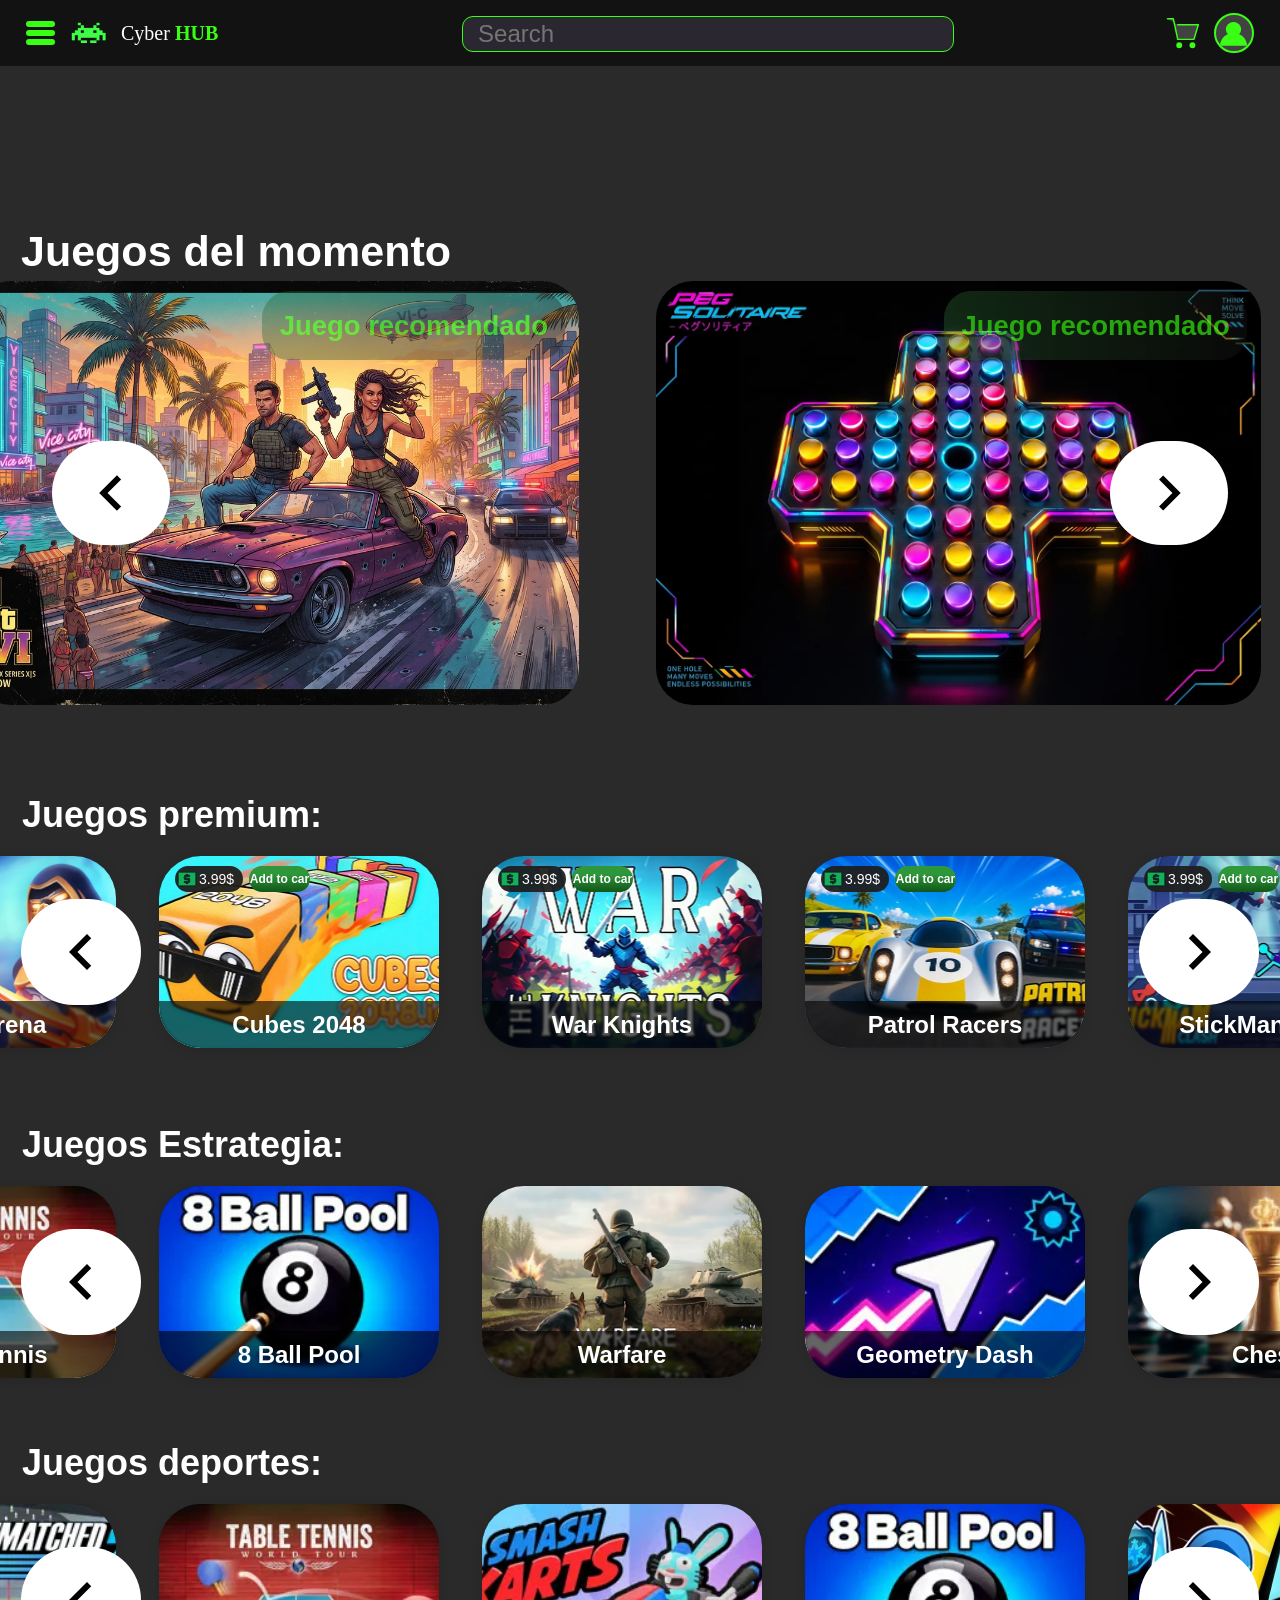
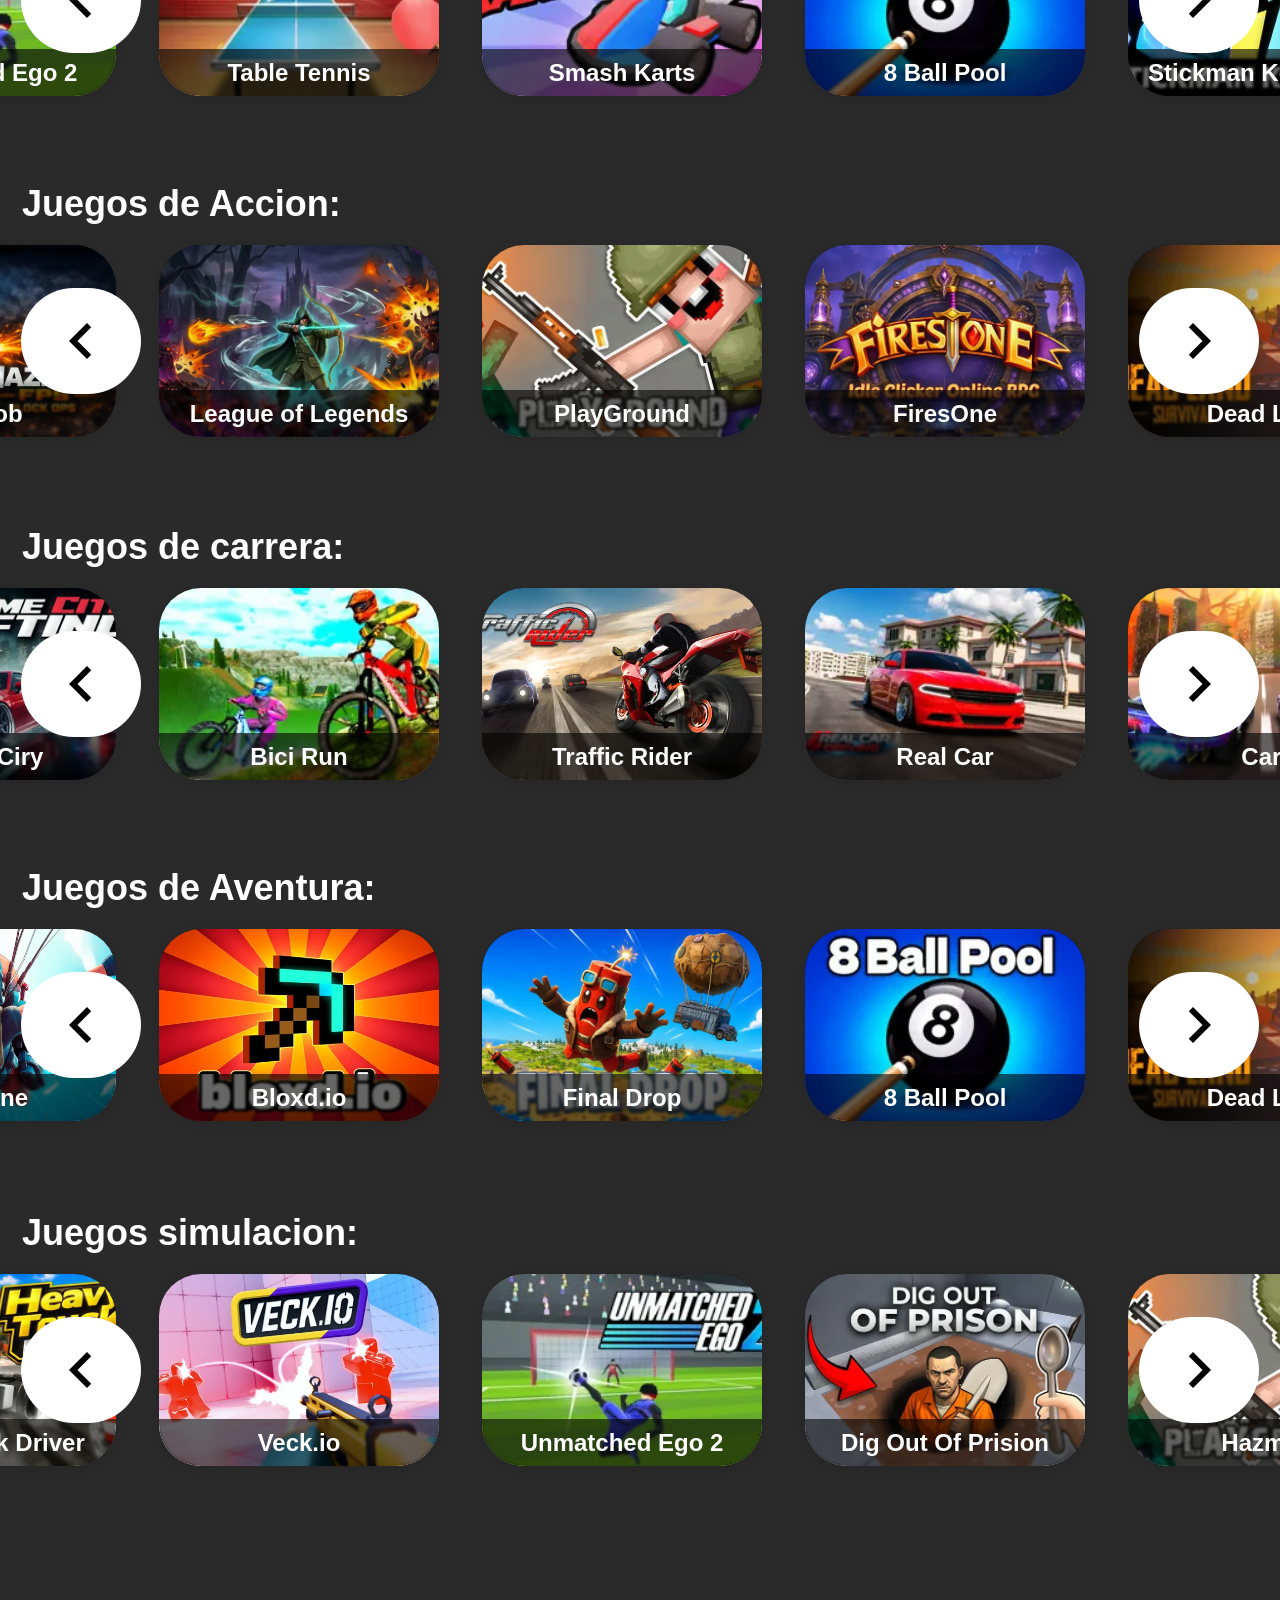
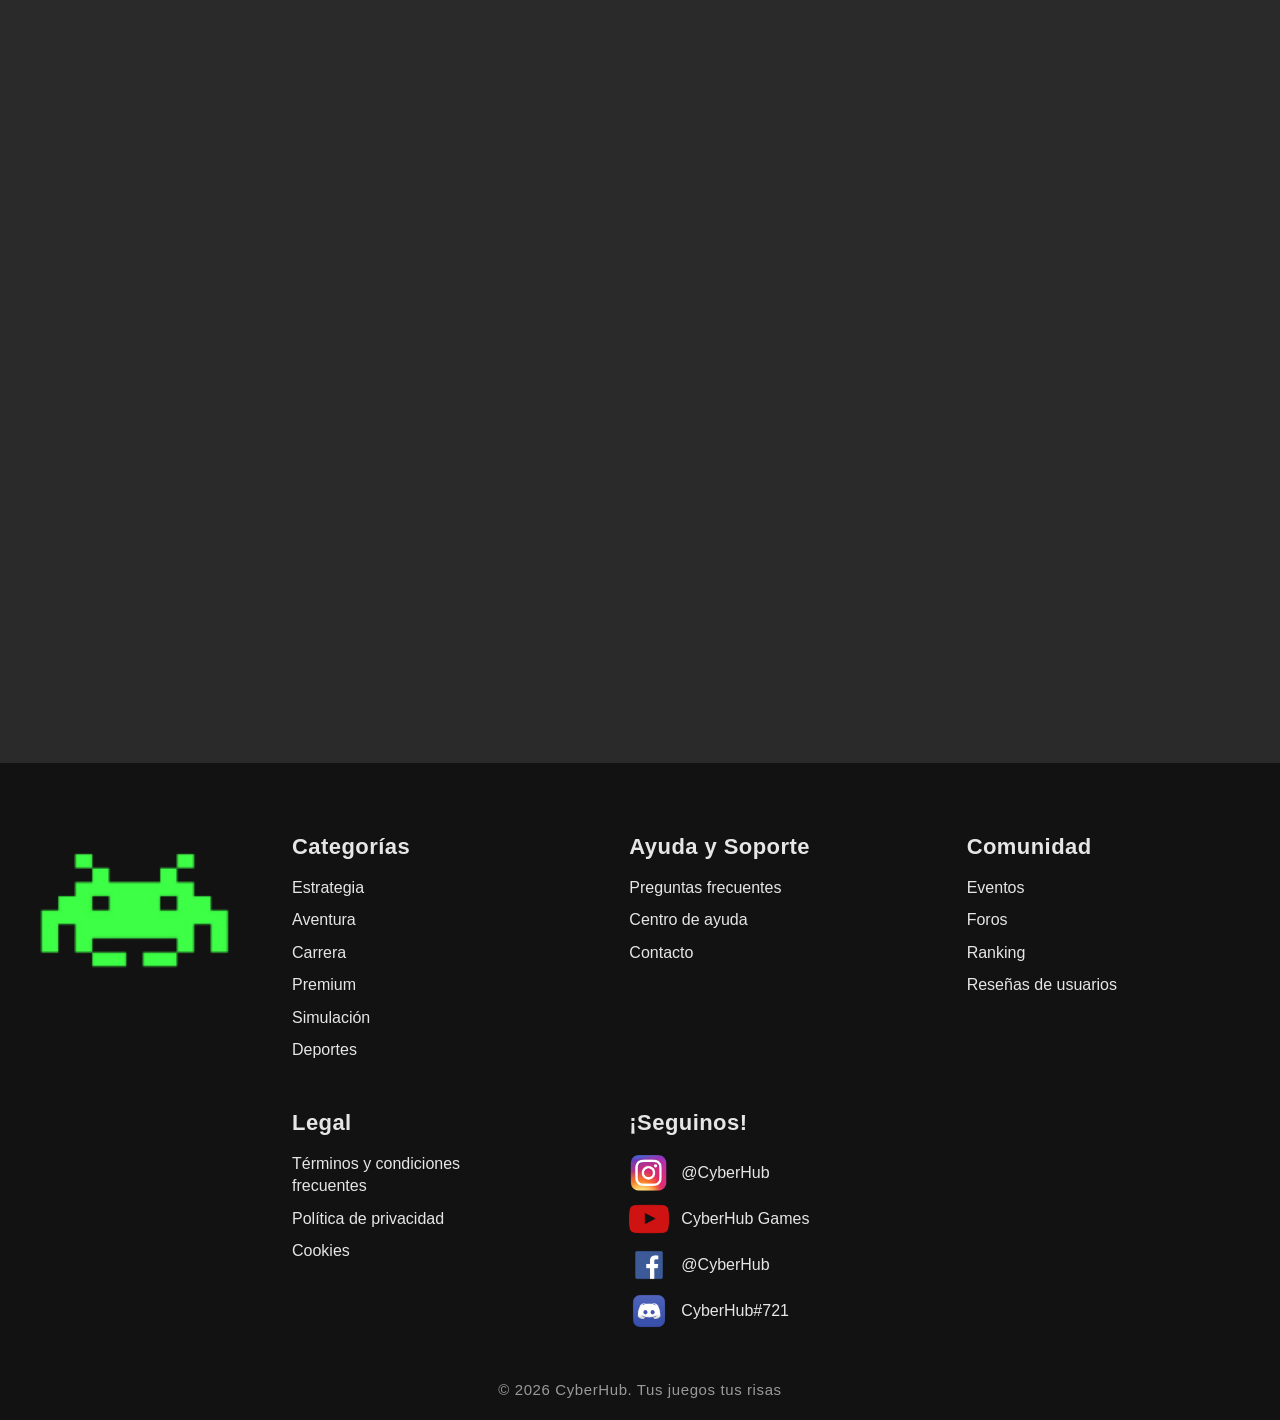
==== index.html @ 4dc6b2fc "b3" ====
<!doctype html>
<html lang="es">
  <head>
    <meta charset="UTF-8" />
    <meta name="viewport" content="width=device-width, initial-scale=1.0" />
    <meta
      name="description"
      content="Catálogo de juegos premium, acción, estrategia, deportes y aventura."
    />
    <title>Juegos del momento</title>
    <link rel="stylesheet" href="css/layout.css" />
    <link rel="stylesheet" href="css/home.css" />
  </head>
  <body>
    <div id="header-container"></div>

    <main class="page">
      <section class="featured" aria-labelledby="featured-title">
        <h1 id="featured-title">Juegos del momento</h1>
        <div class="carousel carousel--featured" data-carousel="featured">
          <div class="carousel__track" data-track>
            <article class="featured-card">
              <img src="assets/games/13ec0.webp" alt="" />
              <div class="featured-card__label">Juego recomendado</div>
            </article>
            <article class="featured-card">
              <img src="assets/games/6c5c2.webp" alt="" />
              <div class="featured-card__label">Juego recomendado</div>
            </article>
            <article class="featured-card">
              <img src="assets/games/5b637.webp" alt="" />
              <div class="featured-card__label">Juego recomendado</div>
            </article>
          </div>
          <button class="carousel__arrow carousel__arrow--previous" type="button" data-direction="-1" aria-label="Ver juegos anteriores">
            <img src="assets/games/c6527.svg" alt="" />
          </button>
          <button class="carousel__arrow carousel__arrow--next" type="button" data-direction="1" aria-label="Ver más juegos">
            <img src="assets/games/c6527.svg" alt="" />
          </button>
        </div>
      </section>

      <div id="game-sections">
        <section class="game-section" aria-labelledby="section-0">
          <h2 id="section-0">Juegos premium:</h2>
          <div class="carousel" data-carousel="0">
            <div class="carousel__track" data-track>
              <article class="game-card">
                <img class="game-card__cover" src="assets/games/5aafc.webp" alt="" />
                <div class="game-card__title">Battle Arena</div>
                <div class="game-card__actions">
                  <div class="game-card__price">
                    <img src="assets/games/cba01.svg" alt="" />
                    <span>3.99$</span>
                  </div>
                  <button class="game-card__add" type="button" data-game="Battle Arena">Add to car</button>
                </div>
              </article>
              <article class="game-card">
                <img class="game-card__cover" src="assets/games/83881.webp" alt="" />
                <div class="game-card__title">Cubes 2048</div>
                <div class="game-card__actions">
                  <div class="game-card__price">
                    <img src="assets/games/cba01.svg" alt="" />
                    <span>3.99$</span>
                  </div>
                  <button class="game-card__add" type="button" data-game="Cubes 2048">Add to car</button>
                </div>
              </article>
              <article class="game-card">
                <img class="game-card__cover" src="assets/games/3714a.webp" alt="" />
                <div class="game-card__title">War Knights</div>
                <div class="game-card__actions">
                  <div class="game-card__price">
                    <img src="assets/games/cba01.svg" alt="" />
                    <span>3.99$</span>
                  </div>
                  <button class="game-card__add" type="button" data-game="War Knights">Add to car</button>
                </div>
              </article>
              <article class="game-card">
                <img class="game-card__cover" src="assets/games/b6e01.webp" alt="" />
                <div class="game-card__title">Patrol Racers</div>
                <div class="game-card__actions">
                  <div class="game-card__price">
                    <img src="assets/games/cba01.svg" alt="" />
                    <span>3.99$</span>
                  </div>
                  <button class="game-card__add" type="button" data-game="Patrol Racers">Add to car</button>
                </div>
              </article>
              <article class="game-card">
                <img class="game-card__cover" src="assets/games/343e4.webp" alt="" />
                <div class="game-card__title">StickMan Clash</div>
                <div class="game-card__actions">
                  <div class="game-card__price">
                    <img src="assets/games/cba01.svg" alt="" />
                    <span>3.99$</span>
                  </div>
                  <button class="game-card__add" type="button" data-game="StickMan Clash">Add to car</button>
                </div>
              </article>
              <article class="game-card">
                <img class="game-card__cover" src="assets/games/d0458.webp" alt="" />
                <div class="game-card__title">One Shot Duel</div>
                <div class="game-card__actions">
                  <div class="game-card__price">
                    <img src="assets/games/cba01.svg" alt="" />
                    <span>3.99$</span>
                  </div>
                  <button class="game-card__add" type="button" data-game="One Shot Duel">Add to car</button>
                </div>
              </article>
              <article class="game-card">
                <img class="game-card__cover" src="assets/games/89d6b.webp" alt="" />
                <div class="game-card__title">SoulsStone</div>
                <div class="game-card__actions">
                  <div class="game-card__price">
                    <img src="assets/games/cba01.svg" alt="" />
                    <span>3.99$</span>
                  </div>
                  <button class="game-card__add" type="button" data-game="SoulsStone">Add to car</button>
                </div>
              </article>
            </div>
            <button class="carousel__arrow carousel__arrow--previous" type="button" data-direction="-1" aria-label="Ver juegos anteriores">
              <img src="assets/games/26419.svg" alt="" />
            </button>
            <button class="carousel__arrow carousel__arrow--next" type="button" data-direction="1" aria-label="Ver más juegos">
              <img src="assets/games/26419.svg" alt="" />
            </button>
          </div>
        </section>
        <section class="game-section" aria-labelledby="section-1">
          <h2 id="section-1">Juegos Estrategia:</h2>
          <div class="carousel" data-carousel="1">
            <div class="carousel__track" data-track>
              <article class="game-card">
                <img class="game-card__cover" src="assets/games/de84c.webp" alt="" />
                <div class="game-card__title">Table Tennis</div>
              </article>
              <article class="game-card">
                <img class="game-card__cover" src="assets/games/5b998.webp" alt="" />
                <div class="game-card__title">8 Ball Pool</div>
              </article>
              <article class="game-card">
                <img class="game-card__cover" src="assets/games/d261e.webp" alt="" />
                <div class="game-card__title">Warfare</div>
              </article>
              <article class="game-card">
                <img class="game-card__cover" src="assets/games/4e216.webp" alt="" />
                <div class="game-card__title">Geometry Dash</div>
              </article>
              <article class="game-card">
                <img class="game-card__cover" src="assets/games/5938f.webp" alt="" />
                <div class="game-card__title">Chess</div>
              </article>
              <article class="game-card">
                <img class="game-card__cover" src="assets/games/e6db5.webp" alt="" />
                <div class="game-card__title">WorldGuessr</div>
              </article>
              <article class="game-card">
                <img class="game-card__cover" src="assets/games/d3ca5.webp" alt="" />
                <div class="game-card__title">SkillWarz</div>
              </article>
            </div>
            <button class="carousel__arrow carousel__arrow--previous" type="button" data-direction="-1" aria-label="Ver juegos anteriores">
              <img src="assets/games/26419.svg" alt="" />
            </button>
            <button class="carousel__arrow carousel__arrow--next" type="button" data-direction="1" aria-label="Ver más juegos">
              <img src="assets/games/26419.svg" alt="" />
            </button>
          </div>
        </section>
        <section class="game-section" aria-labelledby="section-2">
          <h2 id="section-2">Juegos deportes:</h2>
          <div class="carousel" data-carousel="2">
            <div class="carousel__track" data-track>
              <article class="game-card">
                <img class="game-card__cover" src="assets/games/faa25.webp" alt="" />
                <div class="game-card__title">Unmatched Ego 2</div>
              </article>
              <article class="game-card">
                <img class="game-card__cover" src="assets/games/de84c.webp" alt="" />
                <div class="game-card__title">Table Tennis</div>
              </article>
              <article class="game-card">
                <img class="game-card__cover" src="assets/games/4ce92.webp" alt="" />
                <div class="game-card__title">Smash Karts</div>
              </article>
              <article class="game-card">
                <img class="game-card__cover" src="assets/games/5b998.webp" alt="" />
                <div class="game-card__title">8 Ball Pool</div>
              </article>
              <article class="game-card">
                <img class="game-card__cover" src="assets/games/3edc2.webp" alt="" />
                <div class="game-card__title">Stickman Kombat 2D</div>
              </article>
              <article class="game-card">
                <img class="game-card__cover" src="assets/games/57533.webp" alt="" />
                <div class="game-card__title">GO-Kart</div>
              </article>
              <article class="game-card">
                <img class="game-card__cover" src="assets/games/dea9b.webp" alt="" />
                <div class="game-card__title">Island Madness</div>
              </article>
            </div>
            <button class="carousel__arrow carousel__arrow--previous" type="button" data-direction="-1" aria-label="Ver juegos anteriores">
              <img src="assets/games/26419.svg" alt="" />
            </button>
            <button class="carousel__arrow carousel__arrow--next" type="button" data-direction="1" aria-label="Ver más juegos">
              <img src="assets/games/26419.svg" alt="" />
            </button>
          </div>
        </section>
        <section class="game-section" aria-labelledby="section-3">
          <h2 id="section-3">Juegos de Accion:</h2>
          <div class="carousel" data-carousel="3">
            <div class="carousel__track" data-track>
              <article class="game-card">
                <img class="game-card__cover" src="assets/games/258f3.webp" alt="" />
                <div class="game-card__title">Hazmob</div>
              </article>
              <article class="game-card">
                <img class="game-card__cover" src="assets/games/9c7a9.webp" alt="" />
                <div class="game-card__title">League of Legends</div>
              </article>
              <article class="game-card">
                <img class="game-card__cover" src="assets/games/5deac.webp" alt="" />
                <div class="game-card__title">PlayGround</div>
              </article>
              <article class="game-card">
                <img class="game-card__cover" src="assets/games/f0f77.webp" alt="" />
                <div class="game-card__title">FiresOne</div>
              </article>
              <article class="game-card">
                <img class="game-card__cover" src="assets/games/9771a.webp" alt="" />
                <div class="game-card__title">Dead Land</div>
              </article>
              <article class="game-card">
                <img class="game-card__cover" src="assets/games/63c66.webp" alt="" />
                <div class="game-card__title">300 Heroes</div>
              </article>
              <article class="game-card">
                <img class="game-card__cover" src="assets/games/c9db6.webp" alt="" />
                <div class="game-card__title">BodyCamera</div>
              </article>
            </div>
            <button class="carousel__arrow carousel__arrow--previous" type="button" data-direction="-1" aria-label="Ver juegos anteriores">
              <img src="assets/games/26419.svg" alt="" />
            </button>
            <button class="carousel__arrow carousel__arrow--next" type="button" data-direction="1" aria-label="Ver más juegos">
              <img src="assets/games/26419.svg" alt="" />
            </button>
          </div>
        </section>
        <section class="game-section" aria-labelledby="section-4">
          <h2 id="section-4">Juegos de carrera:</h2>
          <div class="carousel" data-carousel="4">
            <div class="carousel__track" data-track>
              <article class="game-card">
                <img class="game-card__cover" src="assets/games/793ab.webp" alt="" />
                <div class="game-card__title">Xtreme Ciry</div>
              </article>
              <article class="game-card">
                <img class="game-card__cover" src="assets/games/70e1f.webp" alt="" />
                <div class="game-card__title">Bici Run</div>
              </article>
              <article class="game-card">
                <img class="game-card__cover" src="assets/games/687af.webp" alt="" />
                <div class="game-card__title">Traffic Rider</div>
              </article>
              <article class="game-card">
                <img class="game-card__cover" src="assets/games/ac0af.webp" alt="" />
                <div class="game-card__title">Real Car</div>
              </article>
              <article class="game-card">
                <img class="game-card__cover" src="assets/games/32473.webp" alt="" />
                <div class="game-card__title">Cars</div>
              </article>
              <article class="game-card">
                <img class="game-card__cover" src="assets/games/337b3.webp" alt="" />
                <div class="game-card__title">Rocket Goal</div>
              </article>
              <article class="game-card">
                <img class="game-card__cover" src="assets/games/57533.webp" alt="" />
                <div class="game-card__title">GO-Kart</div>
              </article>
            </div>
            <button class="carousel__arrow carousel__arrow--previous" type="button" data-direction="-1" aria-label="Ver juegos anteriores">
              <img src="assets/games/26419.svg" alt="" />
            </button>
            <button class="carousel__arrow carousel__arrow--next" type="button" data-direction="1" aria-label="Ver más juegos">
              <img src="assets/games/26419.svg" alt="" />
            </button>
          </div>
        </section>
        <section class="game-section" aria-labelledby="section-5">
          <h2 id="section-5">Juegos de Aventura:</h2>
          <div class="carousel" data-carousel="5">
            <div class="carousel__track" data-track>
              <article class="game-card">
                <img class="game-card__cover" src="assets/games/e78d0.webp" alt="" />
                <div class="game-card__title">FortZone</div>
              </article>
              <article class="game-card">
                <img class="game-card__cover" src="assets/games/814ed.webp" alt="" />
                <div class="game-card__title">Bloxd.io</div>
              </article>
              <article class="game-card">
                <img class="game-card__cover" src="assets/games/1168b.webp" alt="" />
                <div class="game-card__title">Final Drop</div>
              </article>
              <article class="game-card">
                <img class="game-card__cover" src="assets/games/5b998.webp" alt="" />
                <div class="game-card__title">8 Ball Pool</div>
              </article>
              <article class="game-card">
                <img class="game-card__cover" src="assets/games/9771a.webp" alt="" />
                <div class="game-card__title">Dead Land</div>
              </article>
              <article class="game-card">
                <img class="game-card__cover" src="assets/games/f6606.webp" alt="" />
                <div class="game-card__title">Dig Out Of Prision</div>
              </article>
              <article class="game-card">
                <img class="game-card__cover" src="assets/games/337b3.webp" alt="" />
                <div class="game-card__title">Rocket Goal</div>
              </article>
            </div>
            <button class="carousel__arrow carousel__arrow--previous" type="button" data-direction="-1" aria-label="Ver juegos anteriores">
              <img src="assets/games/26419.svg" alt="" />
            </button>
            <button class="carousel__arrow carousel__arrow--next" type="button" data-direction="1" aria-label="Ver más juegos">
              <img src="assets/games/26419.svg" alt="" />
            </button>
          </div>
        </section>
        <section class="game-section" aria-labelledby="section-6">
          <h2 id="section-6">Juegos simulacion:</h2>
          <div class="carousel" data-carousel="6">
            <div class="carousel__track" data-track>
              <article class="game-card">
                <img class="game-card__cover" src="assets/games/4b150.webp" alt="" />
                <div class="game-card__title">Heave Truck Driver</div>
              </article>
              <article class="game-card">
                <img class="game-card__cover" src="assets/games/88268.webp" alt="" />
                <div class="game-card__title">Veck.io</div>
              </article>
              <article class="game-card">
                <img class="game-card__cover" src="assets/games/faa25.webp" alt="" />
                <div class="game-card__title">Unmatched Ego 2</div>
              </article>
              <article class="game-card">
                <img class="game-card__cover" src="assets/games/f6606.webp" alt="" />
                <div class="game-card__title">Dig Out Of Prision</div>
              </article>
              <article class="game-card">
                <img class="game-card__cover" src="assets/games/5deac.webp" alt="" />
                <div class="game-card__title">Hazmob</div>
              </article>
              <article class="game-card">
                <img class="game-card__cover" src="assets/games/e0193.webp" alt="" />
                <div class="game-card__title">City Wars</div>
              </article>
              <article class="game-card">
                <img class="game-card__cover" src="assets/games/63c66.webp" alt="" />
                <div class="game-card__title">300 Heroes</div>
              </article>
            </div>
            <button class="carousel__arrow carousel__arrow--previous" type="button" data-direction="-1" aria-label="Ver juegos anteriores">
              <img src="assets/games/26419.svg" alt="" />
            </button>
            <button class="carousel__arrow carousel__arrow--next" type="button" data-direction="1" aria-label="Ver más juegos">
              <img src="assets/games/26419.svg" alt="" />
            </button>
          </div>
        </section>
      </div>
    </main>

    <div class="cart-notice" role="status" aria-live="polite"></div>
    <div id="footer-container"></div>
    <script src="js/script.js" defer></script>
    <script src="js/main.js" defer></script>
  </body>
</html>
---- css/layout.css ----
/* ============================================================
   LAYOUT COMPARTIDO - header y footer
   Extraido de styles.css para poder usarlo tambien en el index
   sin arrastrar los resets globales que pisan los estilos del home.
   ============================================================ */

/* ---------- Variables que usan header y footer ---------- */
:root {
  --neon: #39ff14;
  --font-display: "Oxanium", sans-serif;

  --footer-background: #121212;
  --footer-text: #e6e6e6;
  --footer-muted: #9a9a9a;
  --footer-accent: var(--neon);

  --footer-height: 400px;
  --footer-padding-top: 70px;
  --footer-padding-bottom: 28px;
  --page-padding: 16px;

  --columns-gap: 40px;
  --columns-width: 1200px;

  --title-size: 22px;
  --link-size: 16px;
  --copyright-size: 15px;
}

.header,
.hamburger,
.logo-icon,
.brand-name,
.search-bar,
.cart-icon,
.user-avatar,
.cyber-footer {
  box-sizing: border-box;
}

/* ============================================================
   HEADER
   ============================================================ */

.header {
    display: flex;
    align-items: center;
    width: 100%;
    height: 66px;
    background-color: #121212;
    padding: 0 26px;
    gap: 12px;
}

/* Hamburger Menu */
.hamburger {
    display: flex;
    flex-direction: column;
    justify-content: center;
    gap: 3px;
    cursor: pointer;
    width: 29px;
    height: 30px;
    flex-shrink: 0;
}

.hamburger span {
    display: block;
    width: 29px;
    height: 6px;
    background-color: #39ff14;
    border-radius: 20px;
}

/* Logo */
.logo-icon {
    width: 42px;
    height: 29px;
    flex-shrink: 0;
    display: flex;
    align-items: center;
    justify-content: center;
}

.logo-icon img {
    width: 100%;
    height: 100%;
    object-fit: contain;
}

.logo-icon svg {
    width: 100%;
    height: 100%;
}

/* Brand Name */
.brand-name {
    font-size: 20px;
    color: #ffffff;
    white-space: nowrap;
    flex-shrink: 0;
}

.brand-name span {
    color: #39ff14;
    font-weight: bold;
}

/* Search Bar */
.search-bar {
    flex: 1;
    max-width: 460px;
    height: 34px;
    margin: 0 auto;
    position: relative;
}

.search-bar input {
    width: 100%;
    height: 100%;
    background-color: #2a2731;
    border: 1px solid #39ff14;
    border-radius: 11px;
    padding: 0 15px;
    font-family: 'Oxanium', sans-serif;
    font-size: 24px;
    color: #ffffff;
    outline: none;
}

.search-bar input::placeholder {
    color: #757575;
}

.search-bar input:focus {
    box-shadow: 0 0 8px rgba(57, 255, 20, 0.3);
}

/* Cart Icon */
.cart-icon {
    width: 36px;
    height: 33px;
    flex-shrink: 0;
    cursor: pointer;
    display: flex;
    align-items: center;
    justify-content: center;
    background-color: transparent;
}

.cart-icon svg {
    width: 100%;
    height: 100%;
}

/* User Avatar */
.user-avatar {
    width: 40px;
    height: 40px;
    border-radius: 50%;
    background-color: #424242;
    border: 2px solid #39ff14;
    flex-shrink: 0;
    cursor: pointer;
    display: flex;
    align-items: center;
    justify-content: center;
    overflow: hidden;
}

.user-avatar svg {
    width: 75%;
    height: 75%;
}

/* ============================================================
   FOOTER
   ============================================================ */

.cyber-footer {
  display: grid;
  grid-template-rows: 1fr auto;
  align-content: stretch;

  width: 100%;
  min-height: var(--footer-height);

  padding:
    var(--footer-padding-top)
    var(--page-padding)
    var(--footer-padding-bottom);

  background-color: var(--footer-background);
  color: var(--footer-text);
  font-family: var(--font-display);
}

/* Contenido principal */

.cyber-footer__content {
  display: grid;
  grid-template-columns: 290px minmax(0, 1fr);
  align-items: start;

  width: 100%;
  margin: 0;
}

/* Logo */

.cyber-footer__brand {
  justify-self: start;
  align-self: start;

  width: 280px;
  min-width: 0;
}

.cyber-footer__brand img {
  display: block;

  width: 100%;
  height: auto;

  object-fit: contain;
}

/* Grupo de columnas */

.cyber-footer__columns {
  display: grid;

  grid-template-columns:
    minmax(140px, 0.8fr)
    minmax(210px, 1.1fr)
    minmax(180px, 1fr)
    minmax(190px, 210px)
    minmax(220px, 1.1fr);

  gap: var(--columns-gap);
  align-items: start;

  width: min(100%, var(--columns-width));
  justify-self: center;
}

/* Columnas */

.cyber-footer__column {
  min-width: 0;
}

.cyber-footer__column h2 {
  margin: 0 0 16px;

  color: var(--footer-text);
  font-family: var(--font-display);
  font-size: var(--title-size);
  font-weight: 700;
  line-height: 1.25;
  letter-spacing: 0.02em;
}

.cyber-footer__column ul {
  display: flex;
  flex-direction: column;
  gap: 10px;

  min-width: 0;
  margin: 0;
  padding: 0;

  list-style: none;
}

.cyber-footer__column li {
  min-width: 0;
}

.cyber-footer__column a {
  display: inline-block;

  max-width: 100%;

  color: var(--footer-text);
  font-size: var(--link-size);
  font-weight: 400;
  line-height: 1.4;
  text-decoration: none;

  white-space: normal;

  transition:
    color 160ms ease,
    transform 160ms ease;
}

.cyber-footer__column a:hover,
.cyber-footer__column a:focus-visible {
  color: var(--footer-accent);
  outline: none;
  transform: translateX(3px);
}

/* Legal */

.cyber-footer__column--legal {
  width: 100%;
  min-width: 0;
  max-width: 210px;
}

.cyber-footer__column--legal ul,
.cyber-footer__column--legal li {
  width: 100%;
  min-width: 0;
  max-width: 100%;
}

.cyber-footer__column--legal a {
  display: block;

  width: 100%;
  max-width: 100%;

  white-space: normal;
  overflow-wrap: break-word;
  word-break: normal;
}

/* Redes sociales */

.cyber-footer__social {
  min-width: 220px;
}

.cyber-footer__social ul {
  gap: 6px;
}

.cyber-footer__social a {
  display: flex;
  align-items: center;
  gap: 12px;

  width: fit-content;
  min-height: 40px;
  white-space: nowrap;
}

.cyber-footer__social a:hover,
.cyber-footer__social a:focus-visible {
  transform: none;
}

/* ImÃ¡genes de las redes sociales */

.social-icon {
  display: block;
  flex: 0 0 40px;

  width: 40px;
  height: 40px;

  object-fit: contain;
}

/* Copyright */

.cyber-footer__copyright {
  align-self: end;

  width: 100%;
  margin: 0;

  color: var(--footer-muted);
  font-family: var(--font-display);
  font-size: var(--copyright-size);
  font-weight: 400;
  line-height: 1.4;
  letter-spacing: 0.04em;
  text-align: center;
}

/* Escritorios medianos */

@media (max-width: 1500px) {
  .cyber-footer {
    min-height: var(--footer-height);

    padding:
      70px
      var(--page-padding)
      20px;
  }

  .cyber-footer__content {
    grid-template-columns: 240px minmax(0, 1fr);
    column-gap: 36px;
  }

  .cyber-footer__brand {
    width: 230px;
  }

  .cyber-footer__columns {
    grid-template-columns: repeat(3, minmax(0, 1fr));
    row-gap: 48px;

    width: 100%;
  }

  .cyber-footer__column--legal {
    max-width: 210px;
  }

  .cyber-footer__social {
    min-width: 0;
  }

  .cyber-footer__copyright {
    margin-top: 48px;
  }
}

/* Tablets */

@media (max-width: 900px) {
  .cyber-footer__content {
    grid-template-columns: 1fr;
    row-gap: 48px;
  }

  .cyber-footer__brand {
    justify-self: center;
  }

  .cyber-footer__columns {
    grid-template-columns: repeat(2, minmax(0, 1fr));
  }

  .cyber-footer__column--legal {
    max-width: none;
  }
}

/* Celulares */

@media (max-width: 560px) {
  .cyber-footer {
    display: block;

    min-height: 0;

    padding:
      40px
      24px
      24px;
  }

  .cyber-footer__content {
    row-gap: 40px;
  }

  .cyber-footer__brand {
    width: min(100%, 240px);
  }

  .cyber-footer__columns {
    grid-template-columns: 1fr;
    row-gap: 40px;
  }

  .cyber-footer__column h2 {
    font-size: 20px;
  }

  .cyber-footer__column a {
    font-size: var(--link-size);
  }

  .cyber-footer__social {
    min-width: 0;
  }

  .cyber-footer__social a {
    white-space: normal;
  }

  .cyber-footer__copyright {
    margin-top: 40px;
    font-size: 13px;
  }
}
---- css/home.css ----
@font-face {
  font-family: "Oxanium:Bold";
  src: url("https://static.figma.com/font/Oxanium_wght__1") format("woff2");
  font-style: normal;
  font-weight: 700;
  font-display: swap;
}

@font-face {
  font-family: "Oxanium:Medium";
  src: url("https://static.figma.com/font/Oxanium_wght__1") format("woff2");
  font-style: normal;
  font-weight: 500;
  font-display: swap;
}

@font-face {
  font-family: "Oxanium:SemiBold";
  src: url("https://static.figma.com/font/Oxanium_wght__1") format("woff2");
  font-style: normal;
  font-weight: 600;
  font-display: swap;
}

:root {
  color: #ffffff;
  background: #2a2a2a;
  font-synthesis: none;
}

html {
  background: #2a2a2a;
  scroll-behavior: smooth;
}

body {
  min-width: 320px;
  min-height: 100dvh;
  margin: 0;
  overflow-x: hidden;
  background: #2a2a2a;
}

button {
  font: inherit;
}

.page {
  width: 100%;
  min-height: 100dvh;
  padding: 161px 0 910px;
  overflow: hidden;
  box-sizing: border-box;
  background: #2a2a2a;
}

h1,
h2 {
  position: relative;
  z-index: 2;
  margin: 0;
  font-family: "Oxanium:Bold", sans-serif;
  font-weight: 700;
  line-height: normal;
  color: #ffffff;
}

h1 {
  margin-left: 21px;
  font-size: 43px;
}

h2 {
  margin-left: 22px;
  font-size: 36px;
}

.carousel {
  position: relative;
  width: 100%;
  overflow: hidden;
}

.carousel__track {
  display: flex;
  align-items: center;
  width: max-content;
  transition: transform 420ms cubic-bezier(0.22, 1, 0.36, 1);
  will-change: transform;
}

.carousel--featured {
  height: 424.462px;
  margin-top: 5px;
}

.carousel--featured .carousel__track {
  gap: 76.409px;
  height: 424.462px;
  padding-left: 0;
  transform: translateX(var(--track-offset, -26px));
}

.featured-card {
  position: relative;
  flex: 0 0 605.394px;
  height: 424.462px;
  overflow: hidden;
  border-radius: 37px;
}

.featured-card > img {
  display: block;
  width: 100%;
  height: 100%;
  object-fit: cover;
}

.featured-card__label {
  position: absolute;
  top: 10px;
  right: 14px;
  display: flex;
  align-items: center;
  justify-content: center;
  width: 303px;
  height: 69px;
  border-radius: 27px;
  background: linear-gradient(90deg, rgba(41, 103, 50, 0.58), rgba(26, 24, 24, 0.58));
  color: #39ff14;
  font-family: "Oxanium:Bold", sans-serif;
  font-size: 27.44px;
  font-weight: 700;
  opacity: 0.66;
}

.game-section {
  height: 330px;
  padding-top: 89px;
  box-sizing: border-box;
}

.game-section:first-child {
  padding-top: 89px;
}

.game-section:nth-child(2) {
  height: 318px;
}

.game-section:nth-child(3) {
  height: 341px;
}

.game-section:nth-child(4) {
  height: 343px;
}

.game-section:nth-child(5) {
  height: 341px;
}

.game-section:nth-child(6) {
  height: 345px;
}

.game-section .carousel {
  height: 272px;
  margin-top: -20px;
}

.game-section .carousel__track {
  gap: 43px;
  height: 272px;
  padding-left: 0;
  transform: translateX(var(--track-offset, -164px));
}

.game-card {
  position: relative;
  flex: 0 0 280px;
  height: 192px;
  overflow: hidden;
  border-radius: 42px;
  background: #111111;
  box-shadow: 0 2px 12px rgba(0, 0, 0, 0.12);
}

.game-card__cover {
  position: absolute;
  top: 0;
  left: -11px;
  display: block;
  width: 301px;
  height: 192px;
  object-fit: cover;
  border-radius: 4px;
  max-width: none;
}

.game-card__title {
  position: absolute;
  right: 0;
  bottom: 0;
  left: 0;
  display: flex;
  align-items: center;
  justify-content: center;
  height: 47px;
  padding: 0 10px;
  box-sizing: border-box;
  background: rgba(0, 0, 0, 0.6);
  backdrop-filter: blur(1.3px);
  color: #ffffff;
  font-family: "Oxanium:SemiBold", sans-serif;
  font-size: 24px;
  font-weight: 600;
  line-height: normal;
  text-align: center;
  white-space: nowrap;
}

.game-card__actions {
  position: absolute;
  top: 10px;
  left: 16px;
  display: flex;
  gap: 6px;
  align-items: flex-end;
}

.game-card__price {
  display: flex;
  align-items: center;
  width: 68px;
  height: 26px;
  border-radius: 20px;
  background: rgba(30, 30, 30, 0.94);
  color: #ffffff;
  font-family: "Oxanium:Medium", sans-serif;
  font-size: 14px;
  font-weight: 500;
}

.game-card__price img {
  display: block;
  flex: 0 0 auto;
}

.game-card__add {
  width: 61px;
  height: 26px;
  padding: 0;
  border: 0;
  border-radius: 16px;
  cursor: pointer;
  background: linear-gradient(180deg, #2e973a 31.25%, #115619);
  color: #ffffff;
  font-family: "Oxanium:Bold", sans-serif;
  font-size: 12px;
  font-weight: 700;
  transition: filter 160ms ease, transform 160ms ease;
}

.game-card__add:hover {
  filter: brightness(1.16);
}

.game-card__add:active {
  transform: scale(0.95);
}

.carousel__arrow {
  position: absolute;
  z-index: 4;
  top: 50%;
  display: flex;
  align-items: center;
  justify-content: center;
  width: 120px;
  height: 106px;
  padding: 17px 24px;
  border: 0;
  border-radius: 100px;
  cursor: pointer;
  background: #ffffff;
  transform: translateY(-50%);
  box-sizing: border-box;
  transition: background-color 160ms ease, scale 160ms ease;
}

.carousel__arrow:hover {
  background: #eeffee;
  scale: 1.04;
}

.carousel__arrow--previous {
  left: 21px;
}

.carousel__arrow--previous img {
  transform: rotate(180deg);
}

.carousel__arrow--next {
  right: 21px;
}

.carousel--featured .carousel__arrow {
  width: 118px;
  height: 104px;
  padding: 16px 24px;
}

.carousel--featured .carousel__arrow--previous {
  left: 52px;
}

.carousel--featured .carousel__arrow--next {
  right: 52px;
}

.cart-notice {
  position: fixed;
  right: 24px;
  bottom: 24px;
  z-index: 10;
  max-width: min(360px, calc(100vw - 48px));
  padding: 14px 20px;
  border-radius: 16px;
  background: #ffffff;
  color: #115619;
  font-family: "Oxanium:SemiBold", sans-serif;
  font-size: 15px;
  opacity: 0;
  pointer-events: none;
  transform: translateY(16px);
  transition: opacity 180ms ease, transform 180ms ease;
  box-shadow: 0 12px 32px rgba(0, 0, 0, 0.3);
}

.cart-notice.is-visible {
  opacity: 1;
  transform: translateY(0);
}

@media (max-width: 900px) {
  .page {
    padding-top: 64px;
    padding-bottom: 180px;
  }

  h1 {
    margin-left: 18px;
    font-size: clamp(29px, 7vw, 40px);
  }

  h2 {
    margin-left: 18px;
    font-size: clamp(24px, 6vw, 32px);
  }

  .carousel--featured {
    height: 290px;
    margin-top: 14px;
  }

  .carousel--featured .carousel__track {
    gap: 20px;
    height: 290px;
    padding-left: 18px;
  }

  .featured-card {
    flex-basis: min(82vw, 420px);
    height: 280px;
    border-radius: 26px;
  }

  .featured-card__label {
    top: 9px;
    right: 10px;
    width: auto;
    height: auto;
    padding: 10px 14px;
    font-size: 16px;
  }

  #game-sections .game-section {
    height: 275px;
    padding-top: 54px;
  }

  .game-section .carousel {
    height: 225px;
    margin-top: -11px;
  }

  .game-section .carousel__track {
    gap: 18px;
    height: 225px;
    padding-left: 18px;
  }

  .game-card {
    flex-basis: 240px;
    height: 165px;
    border-radius: 32px;
  }

  .game-card__title {
    height: 42px;
    font-size: 18px;
  }

  .carousel__arrow,
  .carousel--featured .carousel__arrow {
    width: 46px;
    height: 46px;
    padding: 0;
  }

  .carousel__arrow img,
  .carousel--featured .carousel__arrow img {
    width: 36px;
    height: 36px;
  }

  .carousel__arrow--previous,
  .carousel--featured .carousel__arrow--previous {
    left: 8px;
  }

  .carousel__arrow--next,
  .carousel--featured .carousel__arrow--next {
    right: 8px;
  }
}

@media (prefers-reduced-motion: reduce) {
  html {
    scroll-behavior: auto;
  }

  .carousel__track,
  .cart-notice,
  .game-card__add,
  .carousel__arrow {
    transition: none;
  }
}
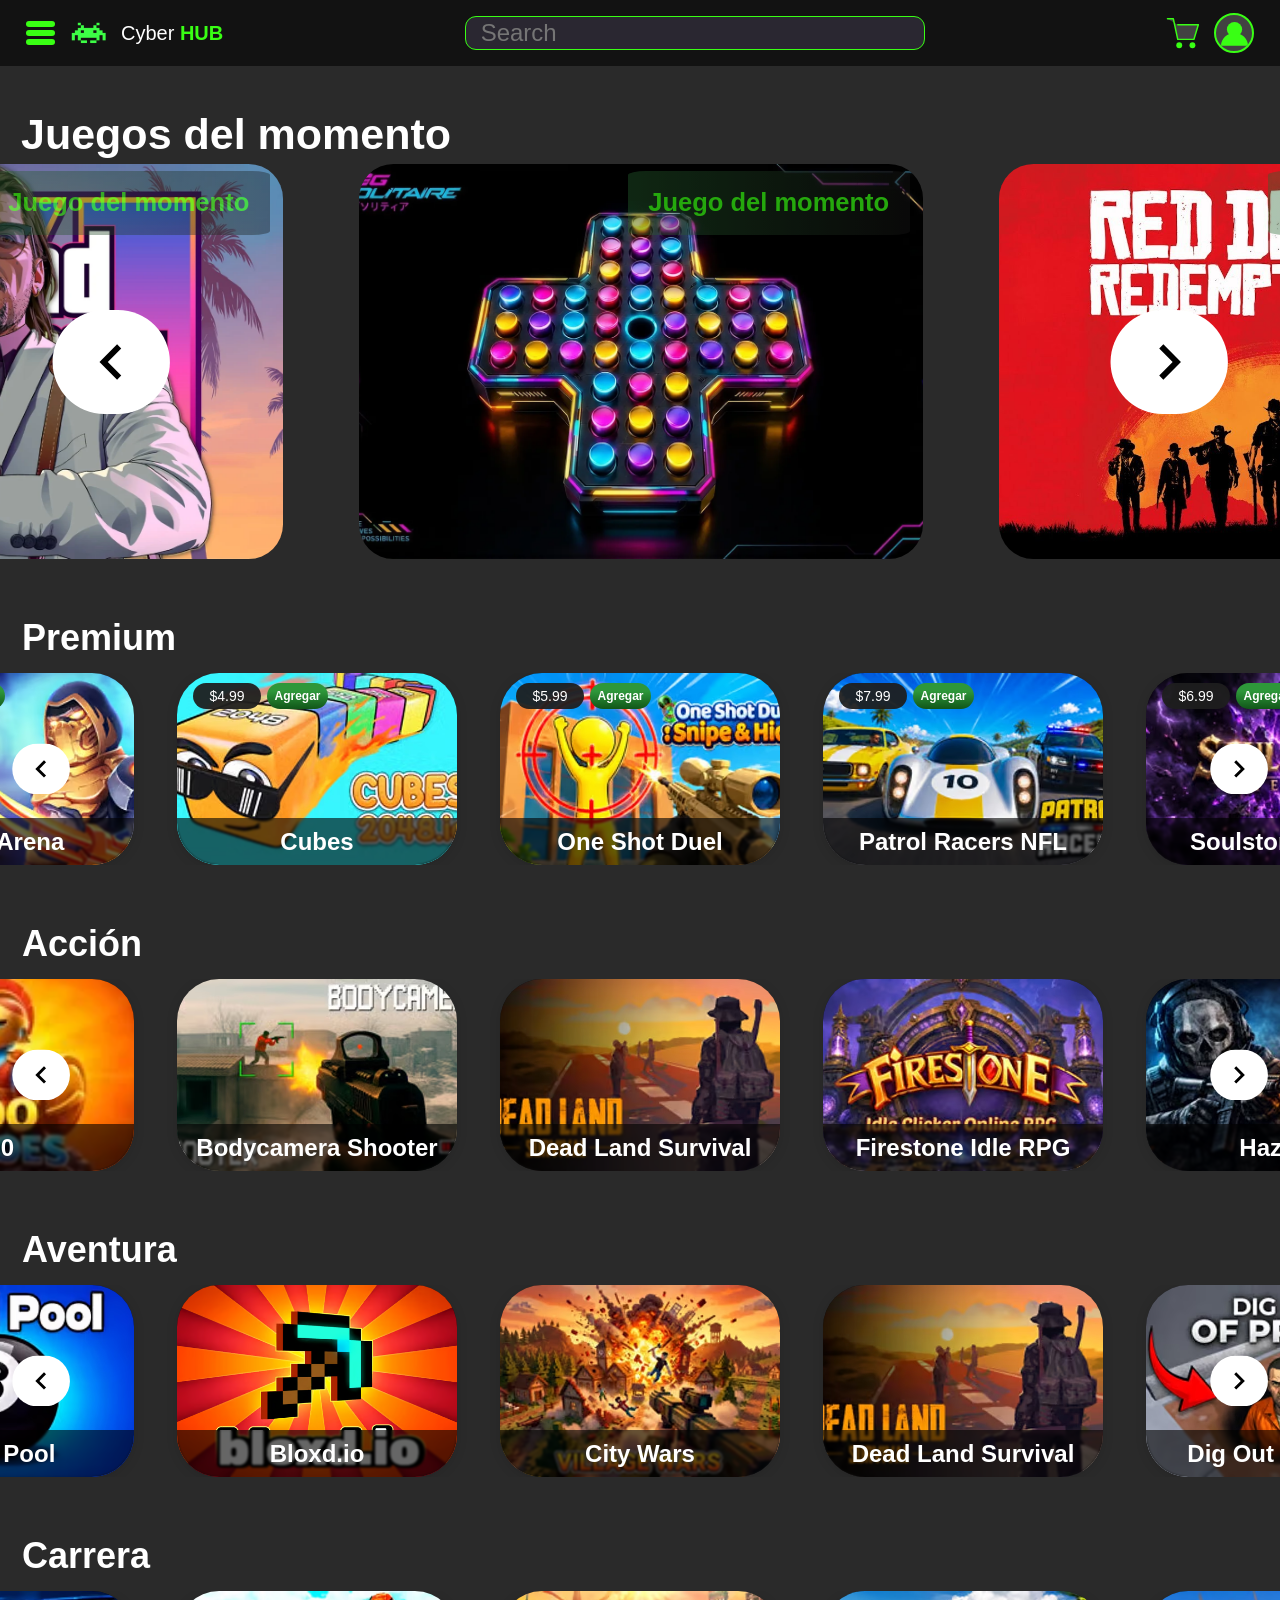
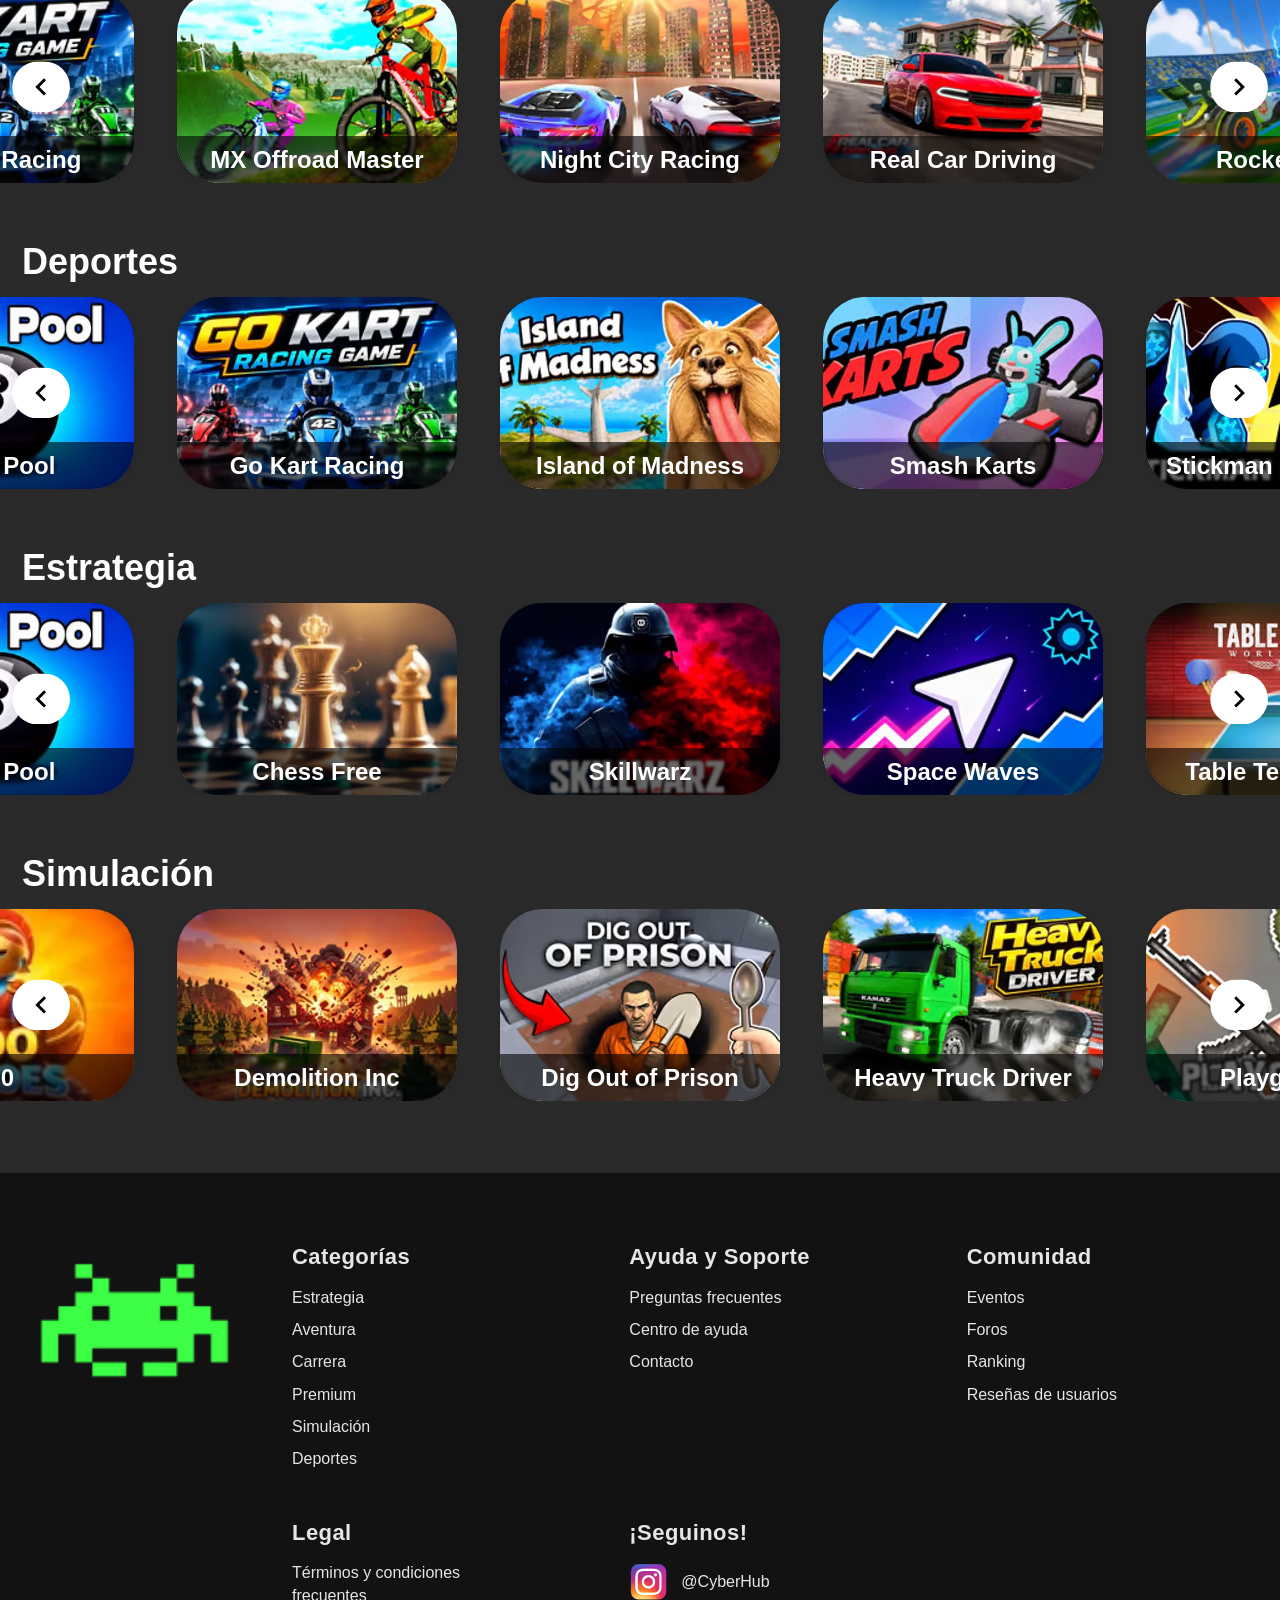
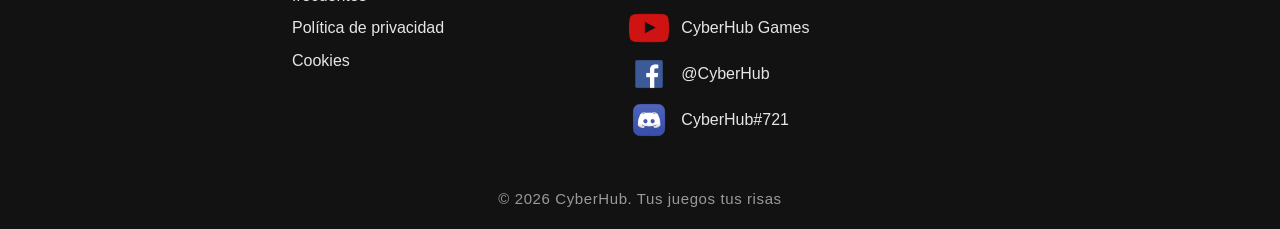
==== commit dbeb0627: "nico" ====
--- a/index.html
+++ b/index.html
@@ -4,386 +4,34 @@
     <meta charset="UTF-8" />
     <meta name="viewport" content="width=device-width, initial-scale=1.0" />
     <meta
-      name="description"
-      content="Catálogo de juegos premium, acción, estrategia, deportes y aventura."
+            name="description"
+            content="Catálogo de juegos premium, acción, estrategia, deportes y aventura."
     />
     <title>Juegos del momento</title>
-    <link rel="stylesheet" href="css/layout.css" />
+    <link rel="stylesheet" href="css/styles.css" />
     <link rel="stylesheet" href="css/home.css" />
   </head>
-  <body>
-    <div id="header-container"></div>
+<body>
+<!-- Contenedor vacío donde el JavaScript inyectará el header -->
+<div id="header-container"></div>
 
-    <main class="page">
-      <section class="featured" aria-labelledby="featured-title">
-        <h1 id="featured-title">Juegos del momento</h1>
-        <div class="carousel carousel--featured" data-carousel="featured">
-          <div class="carousel__track" data-track>
-            <article class="featured-card">
-              <img src="assets/games/13ec0.webp" alt="" />
-              <div class="featured-card__label">Juego recomendado</div>
-            </article>
-            <article class="featured-card">
-              <img src="assets/games/6c5c2.webp" alt="" />
-              <div class="featured-card__label">Juego recomendado</div>
-            </article>
-            <article class="featured-card">
-              <img src="assets/games/5b637.webp" alt="" />
-              <div class="featured-card__label">Juego recomendado</div>
-            </article>
-          </div>
-          <button class="carousel__arrow carousel__arrow--previous" type="button" data-direction="-1" aria-label="Ver juegos anteriores">
-            <img src="assets/games/c6527.svg" alt="" />
-          </button>
-          <button class="carousel__arrow carousel__arrow--next" type="button" data-direction="1" aria-label="Ver más juegos">
-            <img src="assets/games/c6527.svg" alt="" />
-          </button>
-        </div>
-      </section>
+<main class="page">
+  <section class="featured" aria-labelledby="featured-title">
+    <h1 id="featured-title">Juegos del momento</h1>
+    <div class="carousel-box carousel-box--featured">
+      <div class="carousel carousel--featured">
+        <div class="carousel__track" data-track></div>
+      </div>
+    </div>
+  </section>
 
-      <div id="game-sections">
-        <section class="game-section" aria-labelledby="section-0">
-          <h2 id="section-0">Juegos premium:</h2>
-          <div class="carousel" data-carousel="0">
-            <div class="carousel__track" data-track>
-              <article class="game-card">
-                <img class="game-card__cover" src="assets/games/5aafc.webp" alt="" />
-                <div class="game-card__title">Battle Arena</div>
-                <div class="game-card__actions">
-                  <div class="game-card__price">
-                    <img src="assets/games/cba01.svg" alt="" />
-                    <span>3.99$</span>
-                  </div>
-                  <button class="game-card__add" type="button" data-game="Battle Arena">Add to car</button>
-                </div>
-              </article>
-              <article class="game-card">
-                <img class="game-card__cover" src="assets/games/83881.webp" alt="" />
-                <div class="game-card__title">Cubes 2048</div>
-                <div class="game-card__actions">
-                  <div class="game-card__price">
-                    <img src="assets/games/cba01.svg" alt="" />
-                    <span>3.99$</span>
-                  </div>
-                  <button class="game-card__add" type="button" data-game="Cubes 2048">Add to car</button>
-                </div>
-              </article>
-              <article class="game-card">
-                <img class="game-card__cover" src="assets/games/3714a.webp" alt="" />
-                <div class="game-card__title">War Knights</div>
-                <div class="game-card__actions">
-                  <div class="game-card__price">
-                    <img src="assets/games/cba01.svg" alt="" />
-                    <span>3.99$</span>
-                  </div>
-                  <button class="game-card__add" type="button" data-game="War Knights">Add to car</button>
-                </div>
-              </article>
-              <article class="game-card">
-                <img class="game-card__cover" src="assets/games/b6e01.webp" alt="" />
-                <div class="game-card__title">Patrol Racers</div>
-                <div class="game-card__actions">
-                  <div class="game-card__price">
-                    <img src="assets/games/cba01.svg" alt="" />
-                    <span>3.99$</span>
-                  </div>
-                  <button class="game-card__add" type="button" data-game="Patrol Racers">Add to car</button>
-                </div>
-              </article>
-              <article class="game-card">
-                <img class="game-card__cover" src="assets/games/343e4.webp" alt="" />
-                <div class="game-card__title">StickMan Clash</div>
-                <div class="game-card__actions">
-                  <div class="game-card__price">
-                    <img src="assets/games/cba01.svg" alt="" />
-                    <span>3.99$</span>
-                  </div>
-                  <button class="game-card__add" type="button" data-game="StickMan Clash">Add to car</button>
-                </div>
-              </article>
-              <article class="game-card">
-                <img class="game-card__cover" src="assets/games/d0458.webp" alt="" />
-                <div class="game-card__title">One Shot Duel</div>
-                <div class="game-card__actions">
-                  <div class="game-card__price">
-                    <img src="assets/games/cba01.svg" alt="" />
-                    <span>3.99$</span>
-                  </div>
-                  <button class="game-card__add" type="button" data-game="One Shot Duel">Add to car</button>
-                </div>
-              </article>
-              <article class="game-card">
-                <img class="game-card__cover" src="assets/games/89d6b.webp" alt="" />
-                <div class="game-card__title">SoulsStone</div>
-                <div class="game-card__actions">
-                  <div class="game-card__price">
-                    <img src="assets/games/cba01.svg" alt="" />
-                    <span>3.99$</span>
-                  </div>
-                  <button class="game-card__add" type="button" data-game="SoulsStone">Add to car</button>
-                </div>
-              </article>
-            </div>
-            <button class="carousel__arrow carousel__arrow--previous" type="button" data-direction="-1" aria-label="Ver juegos anteriores">
-              <img src="assets/games/26419.svg" alt="" />
-            </button>
-            <button class="carousel__arrow carousel__arrow--next" type="button" data-direction="1" aria-label="Ver más juegos">
-              <img src="assets/games/26419.svg" alt="" />
-            </button>
-          </div>
-        </section>
-        <section class="game-section" aria-labelledby="section-1">
-          <h2 id="section-1">Juegos Estrategia:</h2>
-          <div class="carousel" data-carousel="1">
-            <div class="carousel__track" data-track>
-              <article class="game-card">
-                <img class="game-card__cover" src="assets/games/de84c.webp" alt="" />
-                <div class="game-card__title">Table Tennis</div>
-              </article>
-              <article class="game-card">
-                <img class="game-card__cover" src="assets/games/5b998.webp" alt="" />
-                <div class="game-card__title">8 Ball Pool</div>
-              </article>
-              <article class="game-card">
-                <img class="game-card__cover" src="assets/games/d261e.webp" alt="" />
-                <div class="game-card__title">Warfare</div>
-              </article>
-              <article class="game-card">
-                <img class="game-card__cover" src="assets/games/4e216.webp" alt="" />
-                <div class="game-card__title">Geometry Dash</div>
-              </article>
-              <article class="game-card">
-                <img class="game-card__cover" src="assets/games/5938f.webp" alt="" />
-                <div class="game-card__title">Chess</div>
-              </article>
-              <article class="game-card">
-                <img class="game-card__cover" src="assets/games/e6db5.webp" alt="" />
-                <div class="game-card__title">WorldGuessr</div>
-              </article>
-              <article class="game-card">
-                <img class="game-card__cover" src="assets/games/d3ca5.webp" alt="" />
-                <div class="game-card__title">SkillWarz</div>
-              </article>
-            </div>
-            <button class="carousel__arrow carousel__arrow--previous" type="button" data-direction="-1" aria-label="Ver juegos anteriores">
-              <img src="assets/games/26419.svg" alt="" />
-            </button>
-            <button class="carousel__arrow carousel__arrow--next" type="button" data-direction="1" aria-label="Ver más juegos">
-              <img src="assets/games/26419.svg" alt="" />
-            </button>
-          </div>
-        </section>
-        <section class="game-section" aria-labelledby="section-2">
-          <h2 id="section-2">Juegos deportes:</h2>
-          <div class="carousel" data-carousel="2">
-            <div class="carousel__track" data-track>
-              <article class="game-card">
-                <img class="game-card__cover" src="assets/games/faa25.webp" alt="" />
-                <div class="game-card__title">Unmatched Ego 2</div>
-              </article>
-              <article class="game-card">
-                <img class="game-card__cover" src="assets/games/de84c.webp" alt="" />
-                <div class="game-card__title">Table Tennis</div>
-              </article>
-              <article class="game-card">
-                <img class="game-card__cover" src="assets/games/4ce92.webp" alt="" />
-                <div class="game-card__title">Smash Karts</div>
-              </article>
-              <article class="game-card">
-                <img class="game-card__cover" src="assets/games/5b998.webp" alt="" />
-                <div class="game-card__title">8 Ball Pool</div>
-              </article>
-              <article class="game-card">
-                <img class="game-card__cover" src="assets/games/3edc2.webp" alt="" />
-                <div class="game-card__title">Stickman Kombat 2D</div>
-              </article>
-              <article class="game-card">
-                <img class="game-card__cover" src="assets/games/57533.webp" alt="" />
-                <div class="game-card__title">GO-Kart</div>
-              </article>
-              <article class="game-card">
-                <img class="game-card__cover" src="assets/games/dea9b.webp" alt="" />
-                <div class="game-card__title">Island Madness</div>
-              </article>
-            </div>
-            <button class="carousel__arrow carousel__arrow--previous" type="button" data-direction="-1" aria-label="Ver juegos anteriores">
-              <img src="assets/games/26419.svg" alt="" />
-            </button>
-            <button class="carousel__arrow carousel__arrow--next" type="button" data-direction="1" aria-label="Ver más juegos">
-              <img src="assets/games/26419.svg" alt="" />
-            </button>
-          </div>
-        </section>
-        <section class="game-section" aria-labelledby="section-3">
-          <h2 id="section-3">Juegos de Accion:</h2>
-          <div class="carousel" data-carousel="3">
-            <div class="carousel__track" data-track>
-              <article class="game-card">
-                <img class="game-card__cover" src="assets/games/258f3.webp" alt="" />
-                <div class="game-card__title">Hazmob</div>
-              </article>
-              <article class="game-card">
-                <img class="game-card__cover" src="assets/games/9c7a9.webp" alt="" />
-                <div class="game-card__title">League of Legends</div>
-              </article>
-              <article class="game-card">
-                <img class="game-card__cover" src="assets/games/5deac.webp" alt="" />
-                <div class="game-card__title">PlayGround</div>
-              </article>
-              <article class="game-card">
-                <img class="game-card__cover" src="assets/games/f0f77.webp" alt="" />
-                <div class="game-card__title">FiresOne</div>
-              </article>
-              <article class="game-card">
-                <img class="game-card__cover" src="assets/games/9771a.webp" alt="" />
-                <div class="game-card__title">Dead Land</div>
-              </article>
-              <article class="game-card">
-                <img class="game-card__cover" src="assets/games/63c66.webp" alt="" />
-                <div class="game-card__title">300 Heroes</div>
-              </article>
-              <article class="game-card">
-                <img class="game-card__cover" src="assets/games/c9db6.webp" alt="" />
-                <div class="game-card__title">BodyCamera</div>
-              </article>
-            </div>
-            <button class="carousel__arrow carousel__arrow--previous" type="button" data-direction="-1" aria-label="Ver juegos anteriores">
-              <img src="assets/games/26419.svg" alt="" />
-            </button>
-            <button class="carousel__arrow carousel__arrow--next" type="button" data-direction="1" aria-label="Ver más juegos">
-              <img src="assets/games/26419.svg" alt="" />
-            </button>
-          </div>
-        </section>
-        <section class="game-section" aria-labelledby="section-4">
-          <h2 id="section-4">Juegos de carrera:</h2>
-          <div class="carousel" data-carousel="4">
-            <div class="carousel__track" data-track>
-              <article class="game-card">
-                <img class="game-card__cover" src="assets/games/793ab.webp" alt="" />
-                <div class="game-card__title">Xtreme Ciry</div>
-              </article>
-              <article class="game-card">
-                <img class="game-card__cover" src="assets/games/70e1f.webp" alt="" />
-                <div class="game-card__title">Bici Run</div>
-              </article>
-              <article class="game-card">
-                <img class="game-card__cover" src="assets/games/687af.webp" alt="" />
-                <div class="game-card__title">Traffic Rider</div>
-              </article>
-              <article class="game-card">
-                <img class="game-card__cover" src="assets/games/ac0af.webp" alt="" />
-                <div class="game-card__title">Real Car</div>
-              </article>
-              <article class="game-card">
-                <img class="game-card__cover" src="assets/games/32473.webp" alt="" />
-                <div class="game-card__title">Cars</div>
-              </article>
-              <article class="game-card">
-                <img class="game-card__cover" src="assets/games/337b3.webp" alt="" />
-                <div class="game-card__title">Rocket Goal</div>
-              </article>
-              <article class="game-card">
-                <img class="game-card__cover" src="assets/games/57533.webp" alt="" />
-                <div class="game-card__title">GO-Kart</div>
-              </article>
-            </div>
-            <button class="carousel__arrow carousel__arrow--previous" type="button" data-direction="-1" aria-label="Ver juegos anteriores">
-              <img src="assets/games/26419.svg" alt="" />
-            </button>
-            <button class="carousel__arrow carousel__arrow--next" type="button" data-direction="1" aria-label="Ver más juegos">
-              <img src="assets/games/26419.svg" alt="" />
-            </button>
-          </div>
-        </section>
-        <section class="game-section" aria-labelledby="section-5">
-          <h2 id="section-5">Juegos de Aventura:</h2>
-          <div class="carousel" data-carousel="5">
-            <div class="carousel__track" data-track>
-              <article class="game-card">
-                <img class="game-card__cover" src="assets/games/e78d0.webp" alt="" />
-                <div class="game-card__title">FortZone</div>
-              </article>
-              <article class="game-card">
-                <img class="game-card__cover" src="assets/games/814ed.webp" alt="" />
-                <div class="game-card__title">Bloxd.io</div>
-              </article>
-              <article class="game-card">
-                <img class="game-card__cover" src="assets/games/1168b.webp" alt="" />
-                <div class="game-card__title">Final Drop</div>
-              </article>
-              <article class="game-card">
-                <img class="game-card__cover" src="assets/games/5b998.webp" alt="" />
-                <div class="game-card__title">8 Ball Pool</div>
-              </article>
-              <article class="game-card">
-                <img class="game-card__cover" src="assets/games/9771a.webp" alt="" />
-                <div class="game-card__title">Dead Land</div>
-              </article>
-              <article class="game-card">
-                <img class="game-card__cover" src="assets/games/f6606.webp" alt="" />
-                <div class="game-card__title">Dig Out Of Prision</div>
-              </article>
-              <article class="game-card">
-                <img class="game-card__cover" src="assets/games/337b3.webp" alt="" />
-                <div class="game-card__title">Rocket Goal</div>
-              </article>
-            </div>
-            <button class="carousel__arrow carousel__arrow--previous" type="button" data-direction="-1" aria-label="Ver juegos anteriores">
-              <img src="assets/games/26419.svg" alt="" />
-            </button>
-            <button class="carousel__arrow carousel__arrow--next" type="button" data-direction="1" aria-label="Ver más juegos">
-              <img src="assets/games/26419.svg" alt="" />
-            </button>
-          </div>
-        </section>
-        <section class="game-section" aria-labelledby="section-6">
-          <h2 id="section-6">Juegos simulacion:</h2>
-          <div class="carousel" data-carousel="6">
-            <div class="carousel__track" data-track>
-              <article class="game-card">
-                <img class="game-card__cover" src="assets/games/4b150.webp" alt="" />
-                <div class="game-card__title">Heave Truck Driver</div>
-              </article>
-              <article class="game-card">
-                <img class="game-card__cover" src="assets/games/88268.webp" alt="" />
-                <div class="game-card__title">Veck.io</div>
-              </article>
-              <article class="game-card">
-                <img class="game-card__cover" src="assets/games/faa25.webp" alt="" />
-                <div class="game-card__title">Unmatched Ego 2</div>
-              </article>
-              <article class="game-card">
-                <img class="game-card__cover" src="assets/games/f6606.webp" alt="" />
-                <div class="game-card__title">Dig Out Of Prision</div>
-              </article>
-              <article class="game-card">
-                <img class="game-card__cover" src="assets/games/5deac.webp" alt="" />
-                <div class="game-card__title">Hazmob</div>
-              </article>
-              <article class="game-card">
-                <img class="game-card__cover" src="assets/games/e0193.webp" alt="" />
-                <div class="game-card__title">City Wars</div>
-              </article>
-              <article class="game-card">
-                <img class="game-card__cover" src="assets/games/63c66.webp" alt="" />
-                <div class="game-card__title">300 Heroes</div>
-              </article>
-            </div>
-            <button class="carousel__arrow carousel__arrow--previous" type="button" data-direction="-1" aria-label="Ver juegos anteriores">
-              <img src="assets/games/26419.svg" alt="" />
-            </button>
-            <button class="carousel__arrow carousel__arrow--next" type="button" data-direction="1" aria-label="Ver más juegos">
-              <img src="assets/games/26419.svg" alt="" />
-            </button>
-          </div>
-        </section>
-      </div>
-    </main>
+  <div id="game-sections"></div>
+</main>
 
-    <div class="cart-notice" role="status" aria-live="polite"></div>
-    <div id="footer-container"></div>
-    <script src="js/script.js" defer></script>
-    <script src="js/main.js" defer></script>
-  </body>
+<!-- Contenedor vacío donde el JavaScript inyectará el footer -->
+<div id="footer-container"></div>
+
+<div class="cart-notice" role="status" aria-live="polite"></div>
+<script src="js/main.js" defer></script>
+</body>
 </html>
--- a/css/styles.css
+++ b/css/styles.css
@@ -0,0 +1,1231 @@
+@import url('https://fonts.googleapis.com/css2?family=Oxanium&display=swap');
+@import url('https://fonts.googleapis.com/css2?family=Oxanium&display=swap');
+
+* {
+    margin: 0;
+    padding: 0;
+    box-sizing: border-box;
+}
+
+body {
+    background-color: #0a0a0a;
+    font-family: 'Oxanium', sans-serif;
+}
+
+.header {
+    display: flex;
+    align-items: center;
+    width: 100%;
+    height: 66px;
+    background-color: #121212;
+    padding: 0 26px;
+    gap: 12px;
+}
+
+/* Hamburger Menu */
+.hamburger {
+    display: flex;
+    flex-direction: column;
+    justify-content: center;
+    gap: 3px;
+    cursor: pointer;
+    width: 29px;
+    height: 30px;
+    flex-shrink: 0;
+}
+
+.hamburger span {
+    display: block;
+    width: 29px;
+    height: 6px;
+    background-color: #39ff14;
+    border-radius: 20px;
+}
+
+/* Logo */
+.logo-icon {
+    width: 42px;
+    height: 29px;
+    flex-shrink: 0;
+    display: flex;
+    align-items: center;
+    justify-content: center;
+}
+
+.logo-icon img {
+    width: 100%;
+    height: 100%;
+    object-fit: contain;
+}
+
+.logo-icon svg {
+    width: 100%;
+    height: 100%;
+}
+
+/* Brand Name */
+.brand-name {
+    font-size: 20px;
+    color: #ffffff;
+    white-space: nowrap;
+    flex-shrink: 0;
+}
+
+.brand-name span {
+    color: #39ff14;
+    font-weight: bold;
+}
+
+/* Search Bar */
+.search-bar {
+    flex: 1;
+    max-width: 460px;
+    height: 34px;
+    margin: 0 auto;
+    position: relative;
+}
+
+.search-bar input {
+    width: 100%;
+    height: 100%;
+    background-color: #2a2731;
+    border: 1px solid #39ff14;
+    border-radius: 11px;
+    padding: 0 15px;
+    font-family: 'Oxanium', sans-serif;
+    font-size: 24px;
+    color: #ffffff;
+    outline: none;
+}
+
+.search-bar input::placeholder {
+    color: #757575;
+}
+
+.search-bar input:focus {
+    box-shadow: 0 0 8px rgba(57, 255, 20, 0.3);
+}
+
+/* Cart Icon */
+.cart-icon {
+    width: 36px;
+    height: 33px;
+    flex-shrink: 0;
+    cursor: pointer;
+    display: flex;
+    align-items: center;
+    justify-content: center;
+    background-color: transparent;
+}
+
+.cart-icon svg {
+    width: 100%;
+    height: 100%;
+}
+
+/* User Avatar */
+.user-avatar {
+    width: 40px;
+    height: 40px;
+    border-radius: 50%;
+    background-color: #424242;
+    border: 2px solid #39ff14;
+    flex-shrink: 0;
+    cursor: pointer;
+    display: flex;
+    align-items: center;
+    justify-content: center;
+    overflow: hidden;
+}
+
+.user-avatar svg {
+    width: 75%;
+    height: 75%;
+}
+
+/* ============================================================
+   PEG SOLITAIRE - CyberPunk | CSS puro (sin frameworks)
+   Las clases son independientes del HTML: copiá el bloque que
+   necesites junto con su markup de index.html.
+   ============================================================ */
+
+/* ---------- 1. TIPOGRAFÍAS ---------- */
+@font-face {
+    font-family: "Oxanium";
+    src: url("https://static.figma.com/font/Oxanium_wght__1") format("woff2");
+    font-style: normal;
+    font-weight: 400 800;
+    font-display: swap;
+}
+
+@font-face {
+    font-family: "Nunito";
+    src: url("https://static.figma.com/font/Nunito_wght__1") format("woff2");
+    font-style: normal;
+    font-weight: 700;
+    font-display: swap;
+}
+
+/* ---------- 2. BASE ---------- */
+:root {
+    color: #fff;
+    background: #2a2a2a;
+    font-family: "Oxanium", sans-serif;
+    font-synthesis: none;
+
+    --neon: #39ff14;
+    --font-display: "Oxanium", sans-serif;
+}
+
+* {
+    box-sizing: border-box;
+}
+
+html {
+    scroll-behavior: smooth;
+}
+
+body {
+    min-width: 320px;
+    margin: 0;
+    background: #2a2a2a;
+}
+
+button,
+textarea {
+    font: inherit;
+}
+
+button {
+    color: inherit;
+}
+
+.game-page {
+    width: 100%;
+    min-height: 100dvh;
+    background: #2a2a2a;
+    overflow: hidden;
+}
+
+.page-shell {
+    width: min(100%, 1450px);
+    margin: 0 auto;
+    padding-bottom: 1px;
+}
+
+/* ---------- 3. BREADCRUMBS ---------- */
+.breadcrumbs {
+    display: flex;
+    align-items: center;
+    min-height: 48px;
+    overflow: hidden;
+    font-family: var(--font-display);
+    font-size: 22px;
+    font-weight: 600;
+    white-space: nowrap;
+}
+
+.breadcrumbs a,
+.breadcrumbs span {
+    color: #fff;
+    text-decoration: none;
+}
+
+.breadcrumbs img {
+    width: 39px;
+    height: 34px;
+    flex: 0 0 auto;
+}
+
+/* ---------- 4. HERO ---------- */
+.hero {
+    display: flex;
+    justify-content: center;
+    width: 100%;
+    max-width: 1200px; /* Ancho alineado con las tarjetas de abajo */
+    margin: 0 auto;
+    overflow: hidden;
+    padding: 0 20px;
+}
+
+.hero img {
+    display: block;
+    width: 100%;
+    height: auto;
+    /* Usamos la proporción original de tu imagen (1200 / 578) para que no deforme */
+    aspect-ratio: 1200 / 578;
+    max-height: 380px;    /* Bajamos un poco esto para que no sea tan alta y se vea el "Compartir" */
+    object-fit: contain;  /* Muestra la imagen entera sin recortar nada */
+    object-position: center;
+}
+
+/* ---------- 5. COMPARTIR + VALORACIÓN ---------- */
+.share-row {
+    display: flex;
+    align-items: center;
+    min-height: 124px;
+    gap: 28px;
+}
+
+.share-row > strong {
+    font-family: var(--font-display);
+    font-size: 32px;
+    font-weight: 700;
+}
+
+.share-actions {
+    display: flex;
+    align-items: center;
+    gap: 18px;
+}
+
+.share-actions button {
+    border: 0;
+    padding: 0;
+    background: transparent;
+    cursor: pointer;
+}
+
+.share-actions button {
+    display: grid;
+    width: 38px;
+    height: 38px;
+    place-items: center;
+    transition:
+            transform 160ms ease,
+            filter 160ms ease;
+}
+
+.share-actions button:hover {
+    filter: drop-shadow(0 0 7px var(--neon));
+    transform: translateY(-2px);
+}
+
+.share-actions img {
+    max-width: 100%;
+    max-height: 100%;
+}
+
+.overall-rating {
+    display: flex;
+    align-items: center;
+    gap: 12px;
+    margin-left: auto;
+    padding-right: 18px;
+    font-family: var(--font-display);
+    font-size: 21px;
+    font-weight: 500;
+}
+
+.overall-rating img {
+    width: 45px;
+    height: 45px;
+}
+
+.overall-rating span {
+    display: flex;
+    flex-direction: column;
+    align-items: center;
+}
+
+.overall-rating small {
+    color: #757575;
+    font-size: 21px;
+    line-height: 1;
+}
+
+/* ---------- 6. TÍTULOS DE SECCIÓN ---------- */
+.section-title {
+    display: flex;
+    align-items: center;
+    min-height: 58px;
+    margin: 0;
+    gap: 10px;
+    font-family: var(--font-display);
+    font-size: 32px;
+    font-weight: 800;
+    line-height: 1.2;
+}
+
+.section-title img {
+    object-fit: contain;
+}
+
+/* ---------- 7. GALERÍA ---------- */
+.gallery {
+    display: grid;
+    grid-template-columns: repeat(4, minmax(0, 1fr));
+    align-items: start;
+    gap: 38px;
+    padding: 16px 0 50px;
+}
+
+.gallery-item {
+    position: relative;
+    min-width: 0;
+    margin: 0;
+    aspect-ratio: 1.58;
+    overflow: hidden;
+    border: 1px solid var(--neon);
+    border-radius: 24px;
+}
+
+.gallery-item > img:first-child {
+    width: 100%;
+    height: 100%;
+    object-fit: cover;
+}
+
+.gallery-item:first-child > img:first-child {
+    opacity: 0.6;
+}
+
+.gallery-item span {
+    position: absolute;
+    top: 7px;
+    left: 50%;
+    transform: translateX(-50%);
+    font-family: var(--font-display);
+    font-size: 15px;
+    font-weight: 600;
+    white-space: nowrap;
+}
+
+.gallery-item .play-icon {
+    position: absolute;
+    top: 50%;
+    left: 50%;
+    transform: translate(-50%, -50%);
+    object-fit: contain;
+}
+
+/* ---------- 8. PANELES NEÓN ---------- */
+.neon-panel {
+    border: 2.4px solid var(--neon);
+    border-radius: 29px;
+    background:
+            linear-gradient(90deg, rgb(0 0 0 / 20%), rgb(0 0 0 / 20%)),
+            linear-gradient(
+                    90deg,
+                    rgb(0 0 0 / 20%) 34%,
+                    rgb(51 51 51 / 20%) 54%,
+                    rgb(102 102 102 / 20%) 74%
+            ),
+            #000;
+}
+
+/* ---------- 9. DESCRIPCIÓN ---------- */
+.about-copy {
+    display: flex;
+    min-height: 113px;
+    align-items: center;
+    justify-content: center;
+    padding: 18px 40px;
+}
+
+.about-copy p {
+    width: min(100%, 1090px);
+    margin: 0;
+    font-family: var(--font-display);
+    font-size: 16px;
+    font-weight: 500;
+    text-align: center;
+}
+
+/* ---------- 10. INSTRUCCIONES ---------- */
+.instructions-section {
+    margin-top: 12px;
+}
+
+.instructions {
+    display: flex;
+    min-height: 216px;
+    align-items: center;
+    justify-content: center;
+    padding: 25px 40px;
+}
+
+.instructions ol {
+    margin: 0;
+    padding-left: 38px;
+    font-family: var(--font-display);
+    font-size: 24.8px;
+    font-weight: 500;
+    text-align: center;
+}
+
+.instructions li + li {
+    margin-top: 12px;
+}
+
+/* ---------- 11. COMENTARIOS ---------- */
+.comments-section {
+    margin-top: 42px;
+}
+
+.comments-panel {
+    display: flex;
+    min-height: 781px;
+    flex-direction: column;
+    gap: 27px;
+    padding: 25px 28px 38px;
+}
+
+.comment-card {
+    position: relative;
+    display: grid;
+    min-height: 134px;
+    grid-template-columns: 78px minmax(0, 1fr) auto;
+    align-items: center;
+    gap: 0;
+    border: 1px solid #757575;
+    border-radius: 10px;
+    padding: 14px 25px 14px 12px;
+}
+
+.avatar {
+    width: 74px;
+    height: 74px;
+    border: 2.5px solid var(--neon);
+    border-radius: 50%;
+    object-fit: cover;
+    box-shadow: 0 10px 10px rgb(0 0 0 / 25%);
+}
+
+.comment-copy {
+    align-self: center;
+}
+
+.comment-meta {
+    display: flex;
+    align-items: center;
+    gap: 22px;
+}
+
+.comment-meta strong {
+    font-family: var(--font-display);
+    font-size: 11px;
+    font-weight: 700;
+}
+
+.comment-meta span {
+    color: #757575;
+    font-size: 10px;
+}
+
+.comment-copy p {
+    margin: 15px 0 0;
+    font-size: 16px;
+}
+
+.comment-rating {
+    display: flex;
+    align-self: start;
+    align-items: center;
+    gap: 8px;
+    font-family: "Nunito", sans-serif;
+    font-size: 27px;
+    font-weight: 700;
+}
+
+/* ---------- 12. BOTONES CYBER ---------- */
+.cyber-button {
+    border: 0;
+    background: url("../assets/games/ff65d.svg") center / 100% 100% no-repeat;
+    cursor: pointer;
+    font-family: var(--font-display);
+    font-weight: 500;
+    line-height: 1.05;
+    transition:
+            filter 160ms ease,
+            transform 160ms ease;
+}
+
+.cyber-button:hover {
+    filter: drop-shadow(0 0 8px var(--neon));
+    transform: translateY(-2px);
+}
+
+.more-button {
+    width: 270px;
+    min-height: 57px;
+    margin: auto auto 0;
+    font-size: 19px;
+}
+
+/* ---------- 13. FORMULARIO ---------- */
+.form-section {
+    margin-top: 27px;
+}
+
+.comment-form {
+    display: grid;
+    min-height: 487px;
+    grid-template-rows: auto auto 1fr auto;
+    padding: 28px 45px 33px;
+}
+
+.form-user {
+    display: flex;
+    align-items: center;
+    gap: 22px;
+}
+
+.form-user strong {
+    font-family: var(--font-display);
+    font-size: 19px;
+    font-weight: 700;
+}
+
+.rating-picker {
+    display: flex;
+    align-items: center;
+    gap: 20px;
+    margin-top: 15px;
+    font-family: var(--font-display);
+    font-size: 20px;
+    font-weight: 500;
+}
+
+.rating-picker button {
+    position: relative;
+    width: 86px;
+    height: 23px;
+    overflow: hidden;
+    border: 0;
+    padding: 0;
+    background: transparent;
+    cursor: pointer;
+}
+
+.rating-picker img {
+    position: absolute;
+    inset: 0;
+    width: 86px;
+    height: 23px;
+}
+
+.rating-picker i {
+    position: absolute;
+    right: 0;
+    top: 0;
+    height: 100%;
+    background: rgb(0 0 0 / 58%);
+    pointer-events: none;
+}
+
+.comment-form textarea {
+    width: 100%;
+    min-height: 175px;
+    margin-top: 7px;
+    resize: vertical;
+    border: 1px solid #fff;
+    border-radius: 6px;
+    padding: 13px;
+    outline: none;
+    background: transparent;
+    box-shadow: 0 3px 3px rgb(0 0 0 / 25%);
+    color: #fff;
+    font-family: "Nunito", sans-serif;
+    font-size: 19px;
+    font-weight: 700;
+}
+
+.comment-form textarea::placeholder {
+    color: #666;
+    opacity: 1;
+}
+
+.comment-form textarea:focus {
+    border-color: var(--neon);
+    box-shadow: 0 0 10px rgb(57 255 20 / 35%);
+}
+
+.submit-button {
+    width: 220px;
+    min-height: 56px;
+    margin: 25px auto 0;
+    background-image: url("../assets/games/55f9b.svg");
+    font-size: 22px;
+}
+
+/* ---------- 14. AJUSTES DE ESPACIADO Y ESCALA (página del juego) ----------
+   Todo va scopeado bajo .game-page para no pisar el header global.
+   Más aire contra los bordes del contenedor + tipografía e iconos
+   con escala ~0.75 de los valores originales.
+   --------------------------------------------------------------------- */
+.game-page .page-shell {
+    width: min(100%, 1538px);
+    padding-inline: 44px;
+}
+
+.game-page .breadcrumbs {
+    min-height: 40px;
+    font-size: 16px;
+}
+
+.game-page .breadcrumbs img {
+    width: 26px;
+    height: 23px;
+}
+
+.game-page .hero {
+    border-radius: 18px;
+}
+
+.game-page .share-row {
+    min-height: 92px;
+    gap: 22px;
+}
+
+.game-page .share-row > strong {
+    font-size: 23px;
+}
+
+.game-page .share-actions {
+    gap: 14px;
+}
+
+.game-page .share-actions button {
+    width: 29px;
+    height: 29px;
+}
+
+.game-page .overall-rating {
+    gap: 9px;
+    padding-right: 6px;
+    font-size: 16px;
+}
+
+.game-page .overall-rating img {
+    width: 33px;
+    height: 33px;
+}
+
+.game-page .overall-rating small {
+    font-size: 14px;
+}
+
+.game-page .section-title {
+    min-height: 44px;
+    gap: 8px;
+    font-size: 23px;
+}
+
+.game-page .section-title img {
+    width: auto;
+    height: 24px;
+    max-width: 30px;
+}
+
+.game-page .gallery {
+    gap: 22px;
+    padding: 14px 0 36px;
+}
+
+.game-page .gallery-item {
+    border-radius: 17px;
+}
+
+.game-page .gallery-item span {
+    font-size: 12px;
+}
+
+.game-page .gallery-item .play-icon {
+    width: 38px;
+    height: 38px;
+}
+
+.game-page .neon-panel {
+    border-radius: 21px;
+}
+
+.game-page .about-copy {
+    min-height: 86px;
+    padding: 16px 32px;
+}
+
+.game-page .about-copy p {
+    font-size: 13px;
+}
+
+.game-page .instructions-section {
+    margin-top: 9px;
+}
+
+.game-page .instructions {
+    min-height: 164px;
+    padding: 20px 32px;
+}
+
+.game-page .instructions ol {
+    padding-left: 28px;
+    font-size: 18px;
+}
+
+.game-page .instructions li + li {
+    margin-top: 9px;
+}
+
+.game-page .comments-section {
+    margin-top: 32px;
+}
+
+.game-page .comments-panel {
+    min-height: 0;
+    gap: 19px;
+    padding: 19px 20px 28px;
+}
+
+.game-page .comment-card {
+    min-height: 100px;
+    grid-template-columns: 58px minmax(0, 1fr) auto;
+    border-radius: 8px;
+    padding: 10px 18px 10px 9px;
+}
+
+.game-page .avatar {
+    width: 55px;
+    height: 55px;
+    border-width: 2px;
+}
+
+.game-page .comment-meta {
+    gap: 16px;
+}
+
+.game-page .comment-meta strong {
+    font-size: 10px;
+}
+
+.game-page .comment-meta span {
+    font-size: 9px;
+}
+
+.game-page .comment-copy p {
+    margin-top: 11px;
+    font-size: 13px;
+}
+
+.game-page .comment-rating {
+    gap: 6px;
+    font-size: 20px;
+}
+
+.game-page .comment-rating img {
+    width: 18px;
+    height: 18px;
+}
+
+.game-page .more-button {
+    width: 205px;
+    min-height: 44px;
+    font-size: 15px;
+}
+
+.game-page .form-section {
+    margin-top: 21px;
+}
+
+.game-page .comment-form {
+    min-height: 368px;
+    padding: 21px 34px 25px;
+}
+
+.game-page .form-user {
+    gap: 16px;
+}
+
+.game-page .form-user strong {
+    font-size: 15px;
+}
+
+.game-page .form-user .avatar {
+    width: 44px;
+    height: 44px;
+}
+
+.game-page .rating-picker {
+    gap: 15px;
+    margin-top: 11px;
+    font-size: 15px;
+}
+
+.game-page .rating-picker button,
+.game-page .rating-picker img {
+    width: 65px;
+    height: 17px;
+}
+
+.game-page .rating-picker img {
+    object-fit: contain;
+}
+
+.game-page .comment-form textarea {
+    min-height: 132px;
+    padding: 10px 12px;
+    font-size: 15px;
+}
+
+.game-page .submit-button {
+    width: 168px;
+    min-height: 43px;
+    margin-top: 19px;
+    font-size: 17px;
+}
+
+/*FOOTER PEGO ACA*/
+
+
+* {
+  box-sizing: border-box;
+}
+
+html,
+body {
+  margin: 0;
+  min-height: 100%;
+}
+
+body {
+  background-color: #090909;
+  color: var(--footer-text);
+  font-family: "Oxanium", sans-serif;
+}
+
+/* Footer */
+
+:root {
+  --footer-background: #121212;
+  --footer-text: #e6e6e6;
+  --footer-muted: #9a9a9a;
+  --footer-accent: var(--neon);
+
+  --footer-height: 400px;
+  --footer-padding-top: 70px;
+  --footer-padding-bottom: 28px;
+  --page-padding: 16px;
+
+  --columns-gap: 40px;
+  --columns-width: 1200px;
+
+  --title-size: 22px;
+  --link-size: 16px;
+  --copyright-size: 15px;
+}
+
+.cyber-footer {
+  display: grid;
+  grid-template-rows: 1fr auto;
+  align-content: stretch;
+
+  width: 100%;
+  min-height: var(--footer-height);
+
+  padding:
+    var(--footer-padding-top)
+    var(--page-padding)
+    var(--footer-padding-bottom);
+
+  background-color: var(--footer-background);
+  color: var(--footer-text);
+  font-family: var(--font-display);
+}
+
+/* Contenido principal */
+
+.cyber-footer__content {
+  display: grid;
+  grid-template-columns: 290px minmax(0, 1fr);
+  align-items: start;
+
+  width: 100%;
+  margin: 0;
+}
+
+/* Logo */
+
+.cyber-footer__brand {
+  justify-self: start;
+  align-self: start;
+
+  width: 280px;
+  min-width: 0;
+}
+
+.cyber-footer__brand img {
+  display: block;
+
+  width: 100%;
+  height: auto;
+
+  object-fit: contain;
+}
+
+/* Grupo de columnas */
+
+.cyber-footer__columns {
+  display: grid;
+
+  grid-template-columns:
+    minmax(140px, 0.8fr)
+    minmax(210px, 1.1fr)
+    minmax(180px, 1fr)
+    minmax(190px, 210px)
+    minmax(220px, 1.1fr);
+
+  gap: var(--columns-gap);
+  align-items: start;
+
+  width: min(100%, var(--columns-width));
+  justify-self: center;
+}
+
+/* Columnas */
+
+.cyber-footer__column {
+  min-width: 0;
+}
+
+.cyber-footer__column h2 {
+  margin: 0 0 16px;
+
+  color: var(--footer-text);
+  font-family: var(--font-display);
+  font-size: var(--title-size);
+  font-weight: 700;
+  line-height: 1.25;
+  letter-spacing: 0.02em;
+}
+
+.cyber-footer__column ul {
+  display: flex;
+  flex-direction: column;
+  gap: 10px;
+
+  min-width: 0;
+  margin: 0;
+  padding: 0;
+
+  list-style: none;
+}
+
+.cyber-footer__column li {
+  min-width: 0;
+}
+
+.cyber-footer__column a {
+  display: inline-block;
+
+  max-width: 100%;
+
+  color: var(--footer-text);
+  font-size: var(--link-size);
+  font-weight: 400;
+  line-height: 1.4;
+  text-decoration: none;
+
+  white-space: normal;
+
+  transition:
+    color 160ms ease,
+    transform 160ms ease;
+}
+
+.cyber-footer__column a:hover,
+.cyber-footer__column a:focus-visible {
+  color: var(--footer-accent);
+  outline: none;
+  transform: translateX(3px);
+}
+
+/* Legal */
+
+.cyber-footer__column--legal {
+  width: 100%;
+  min-width: 0;
+  max-width: 210px;
+}
+
+.cyber-footer__column--legal ul,
+.cyber-footer__column--legal li {
+  width: 100%;
+  min-width: 0;
+  max-width: 100%;
+}
+
+.cyber-footer__column--legal a {
+  display: block;
+
+  width: 100%;
+  max-width: 100%;
+
+  white-space: normal;
+  overflow-wrap: break-word;
+  word-break: normal;
+}
+
+/* Redes sociales */
+
+.cyber-footer__social {
+  min-width: 220px;
+}
+
+.cyber-footer__social ul {
+  gap: 6px;
+}
+
+.cyber-footer__social a {
+  display: flex;
+  align-items: center;
+  gap: 12px;
+
+  width: fit-content;
+  min-height: 40px;
+  white-space: nowrap;
+}
+
+.cyber-footer__social a:hover,
+.cyber-footer__social a:focus-visible {
+  transform: none;
+}
+
+/* ImÃ¡genes de las redes sociales */
+
+.social-icon {
+  display: block;
+  flex: 0 0 40px;
+
+  width: 40px;
+  height: 40px;
+
+  object-fit: contain;
+}
+
+/* Copyright */
+
+.cyber-footer__copyright {
+  align-self: end;
+
+  width: 100%;
+  margin: 0;
+
+  color: var(--footer-muted);
+  font-family: var(--font-display);
+  font-size: var(--copyright-size);
+  font-weight: 400;
+  line-height: 1.4;
+  letter-spacing: 0.04em;
+  text-align: center;
+}
+
+/* Escritorios medianos */
+
+@media (max-width: 1500px) {
+  .cyber-footer {
+    min-height: var(--footer-height);
+
+    padding:
+      70px
+      var(--page-padding)
+      20px;
+  }
+
+  .cyber-footer__content {
+    grid-template-columns: 240px minmax(0, 1fr);
+    column-gap: 36px;
+  }
+
+  .cyber-footer__brand {
+    width: 230px;
+  }
+
+  .cyber-footer__columns {
+    grid-template-columns: repeat(3, minmax(0, 1fr));
+    row-gap: 48px;
+
+    width: 100%;
+  }
+
+  .cyber-footer__column--legal {
+    max-width: 210px;
+  }
+
+  .cyber-footer__social {
+    min-width: 0;
+  }
+
+  .cyber-footer__copyright {
+    margin-top: 48px;
+  }
+}
+
+/* Tablets */
+
+@media (max-width: 900px) {
+  .cyber-footer__content {
+    grid-template-columns: 1fr;
+    row-gap: 48px;
+  }
+
+  .cyber-footer__brand {
+    justify-self: center;
+  }
+
+  .cyber-footer__columns {
+    grid-template-columns: repeat(2, minmax(0, 1fr));
+  }
+
+  .cyber-footer__column--legal {
+    max-width: none;
+  }
+}
+
+/* Celulares */
+
+@media (max-width: 560px) {
+  .cyber-footer {
+    display: block;
+
+    min-height: 0;
+
+    padding:
+      40px
+      24px
+      24px;
+  }
+
+  .cyber-footer__content {
+    row-gap: 40px;
+  }
+
+  .cyber-footer__brand {
+    width: min(100%, 240px);
+  }
+
+  .cyber-footer__columns {
+    grid-template-columns: 1fr;
+    row-gap: 40px;
+  }
+
+  .cyber-footer__column h2 {
+    font-size: 20px;
+  }
+
+  .cyber-footer__column a {
+    font-size: var(--link-size);
+  }
+
+  .cyber-footer__social {
+    min-width: 0;
+  }
+
+  .cyber-footer__social a {
+    white-space: normal;
+  }
+
+  .cyber-footer__copyright {
+    margin-top: 40px;
+    font-size: 13px;
+  }
+}
--- a/css/home.css
+++ b/css/home.css
@@ -48,7 +48,7 @@
 .page {
   width: 100%;
   min-height: 100dvh;
-  padding: 161px 0 910px;
+  padding: 44px 0 72px;
   overflow: hidden;
   box-sizing: border-box;
   background: #2a2a2a;
@@ -75,38 +75,104 @@
   font-size: 36px;
 }
 
+/* Caja externa al carrusel: es la que posiciona las flechas.
+   Si fueran hijas de .carousel se moverían con el scroll del track. */
+.carousel-box {
+  /* Las flechas de los carruseles normales son más chico que las del
+     carrusel grande, para no tapar las tarjetas. */
+  --flecha-size: 58px;
+  --flecha-offset: 12px;
+  position: relative;
+}
+
+.carousel-box--featured {
+  --flecha-size: 118px;
+  --flecha-offset: 52px;
+  --gap: 76.409px;
+  /* La tarjeta ocupa la mitad de lo que sobra tras el hueco central, con tope
+     en 605.394px (el ancho del diseño). Gracias a esto "2 tarjetas + 2 huecos"
+     miden siempre lo mismo que el carrusel, así que al centrar la tarjeta
+     central las dos vecinas quedan cortadas a la mitad en cualquier pantalla.
+     La altura y el radio se derivan del ancho para no deformar la imagen. */
+  --card-w: min(605.394px, calc((100vw - 2 * var(--gap)) / 2));
+  --card-h: calc(var(--card-w) * 0.7009);
+  --card-r: calc(var(--card-w) * 0.0611);
+  max-width: calc(2 * (var(--card-w) + var(--gap)));
+  margin-inline: auto;
+}
+
+.carousel-arrow {
+  position: absolute;
+  z-index: 4;
+  top: 50%;
+  width: var(--flecha-size);
+  height: calc(var(--flecha-size) * 0.88);
+  padding: 0;
+  border: 0;
+  background: transparent;
+  transform: translateY(-50%);
+  cursor: pointer;
+}
+
+.carousel-arrow img {
+  display: block;
+  width: 100%;
+  height: 100%;
+  /* btnant.svg apunta a la derecha y btnsig.svg a la izquierda: los volteamos
+     para que, puestos en los costados, apunten hacia afuera del carrusel. */
+  transform: scaleX(-1);
+}
+
+.carousel-arrow--prev {
+  left: var(--flecha-offset);
+}
+
+.carousel-arrow--next {
+  right: var(--flecha-offset);
+}
+
 .carousel {
   position: relative;
   width: 100%;
-  overflow: hidden;
+  overflow-x: auto;
+  overflow-y: hidden;
+  scroll-snap-type: x proximity;
+  scrollbar-width: none;
+  overscroll-behavior-x: contain;
+}
+
+.carousel::-webkit-scrollbar {
+  display: none;
 }
 
 .carousel__track {
   display: flex;
   align-items: center;
   width: max-content;
-  transition: transform 420ms cubic-bezier(0.22, 1, 0.36, 1);
   will-change: transform;
 }
 
 .carousel--featured {
-  height: 424.462px;
+  height: var(--card-h);
   margin-top: 5px;
 }
 
 .carousel--featured .carousel__track {
-  gap: 76.409px;
-  height: 424.462px;
-  padding-left: 0;
-  transform: translateX(var(--track-offset, -26px));
+  gap: var(--gap);
+  height: var(--card-h);
+  /* El padding derecho es el espacio que hace falta para poder desplazar el
+     scroll y dejar la tarjeta central al centro del carrusel. Al desplazarlo,
+     ese espacio se ve como margen a los dos lados de la tarjeta centrada. */
+  padding-right: calc((100% - var(--card-w)) / 2);
 }
 
 .featured-card {
   position: relative;
-  flex: 0 0 605.394px;
-  height: 424.462px;
+  flex: 0 0 var(--card-w);
+  height: var(--card-h);
   overflow: hidden;
-  border-radius: 37px;
+  border-radius: var(--card-r);
+  scroll-snap-align: center;
 }
 
 .featured-card > img {
@@ -118,72 +184,51 @@
 
 .featured-card__label {
   position: absolute;
-  top: 10px;
-  right: 14px;
+  top: 1.65%;
+  right: 2.3%;
   display: flex;
   align-items: center;
   justify-content: center;
-  width: 303px;
-  height: 69px;
-  border-radius: 27px;
+  width: 50%;
+  height: 16.3%;
+  border-radius: 6.4%;
   background: linear-gradient(90deg, rgba(41, 103, 50, 0.58), rgba(26, 24, 24, 0.58));
   color: #39ff14;
   font-family: "Oxanium:Bold", sans-serif;
-  font-size: 27.44px;
+  font-size: calc(var(--card-w) * 0.0453);
   font-weight: 700;
   opacity: 0.66;
 }
 
+/* La altura la define el contenido (h2 + fila de tarjetas) para que la
+   barra de título de cada tarjeta nunca quede recortada. */
 .game-section {
-  height: 330px;
-  padding-top: 89px;
-  box-sizing: border-box;
-}
-
-.game-section:first-child {
-  padding-top: 89px;
-}
-
-.game-section:nth-child(2) {
-  height: 318px;
-}
-
-.game-section:nth-child(3) {
-  height: 341px;
-}
-
-.game-section:nth-child(4) {
-  height: 343px;
-}
-
-.game-section:nth-child(5) {
-  height: 341px;
-}
-
-.game-section:nth-child(6) {
-  height: 345px;
+  padding-top: 58px;
 }
 
 .game-section .carousel {
-  height: 272px;
-  margin-top: -20px;
+  margin-top: 14px;
+  /* Sin snap: el desplazamiento inicial deja la primera y la última tarjeta
+     a medio ver, y el snap las llevaría de vuelta al borde. */
+  scroll-snap-type: none;
 }
 
 .game-section .carousel__track {
+  --card-w: 280px;
   gap: 43px;
-  height: 272px;
+  height: 192px;
   padding-left: 0;
-  transform: translateX(var(--track-offset, -164px));
 }
 
 .game-card {
   position: relative;
-  flex: 0 0 280px;
+  flex: 0 0 var(--card-w);
   height: 192px;
   overflow: hidden;
   border-radius: 42px;
   background: #111111;
   box-shadow: 0 2px 12px rgba(0, 0, 0, 0.12);
+  scroll-snap-align: none;
 }
 
 .game-card__cover {
@@ -207,6 +252,7 @@
   align-items: center;
   justify-content: center;
   height: 47px;
+  margin: 0;
   padding: 0 10px;
   box-sizing: border-box;
   background: rgba(0, 0, 0, 0.6);
@@ -232,6 +278,7 @@
 .game-card__price {
   display: flex;
   align-items: center;
+  justify-content: center;
   width: 68px;
   height: 26px;
   border-radius: 20px;
@@ -270,54 +317,9 @@
   transform: scale(0.95);
 }
 
-.carousel__arrow {
-  position: absolute;
-  z-index: 4;
-  top: 50%;
-  display: flex;
-  align-items: center;
-  justify-content: center;
-  width: 120px;
-  height: 106px;
-  padding: 17px 24px;
-  border: 0;
-  border-radius: 100px;
-  cursor: pointer;
-  background: #ffffff;
-  transform: translateY(-50%);
-  box-sizing: border-box;
-  transition: background-color 160ms ease, scale 160ms ease;
-}
-
-.carousel__arrow:hover {
-  background: #eeffee;
-  scale: 1.04;
-}
-
-.carousel__arrow--previous {
-  left: 21px;
-}
-
-.carousel__arrow--previous img {
-  transform: rotate(180deg);
-}
-
-.carousel__arrow--next {
-  right: 21px;
-}
-
-.carousel--featured .carousel__arrow {
-  width: 118px;
-  height: 104px;
-  padding: 16px 24px;
-}
-
-.carousel--featured .carousel__arrow--previous {
-  left: 52px;
-}
-
-.carousel--featured .carousel__arrow--next {
-  right: 52px;
+.game-card__add:disabled {
+  cursor: default;
+  filter: grayscale(0.55) brightness(0.85);
 }
 
 .cart-notice {
@@ -346,8 +348,8 @@
 
 @media (max-width: 900px) {
   .page {
-    padding-top: 64px;
-    padding-bottom: 180px;
+    padding-top: 28px;
+    padding-bottom: 48px;
   }
 
   h1 {
@@ -360,21 +362,35 @@
     font-size: clamp(24px, 6vw, 32px);
   }
 
+  .carousel-box {
+    --flecha-size: 34px;
+    --flecha-offset: 8px;
+  }
+
+  .carousel-box--featured {
+    --flecha-size: 52px;
+    --flecha-offset: 14px;
+    --gap: 20px;
+    --card-w: min(420px, calc((100vw - 2 * var(--gap)) / 2));
+    --card-h: calc(var(--card-w) * 0.7009);
+    --card-r: calc(var(--card-w) * 0.0611);
+  }
+
   .carousel--featured {
-    height: 290px;
+    height: var(--card-h);
     margin-top: 14px;
   }
 
   .carousel--featured .carousel__track {
-    gap: 20px;
-    height: 290px;
-    padding-left: 18px;
+    gap: var(--gap);
+    height: var(--card-h);
+    padding-right: calc((100% - var(--card-w)) / 2);
   }
 
   .featured-card {
-    flex-basis: min(82vw, 420px);
-    height: 280px;
-    border-radius: 26px;
+    flex-basis: var(--card-w);
+    height: var(--card-h);
+    border-radius: var(--card-r);
   }
 
   .featured-card__label {
@@ -387,23 +403,22 @@
   }
 
   #game-sections .game-section {
-    height: 275px;
-    padding-top: 54px;
+    padding-top: 36px;
   }
 
   .game-section .carousel {
-    height: 225px;
-    margin-top: -11px;
+    margin-top: 10px;
   }
 
   .game-section .carousel__track {
+    --card-w: 240px;
     gap: 18px;
-    height: 225px;
-    padding-left: 18px;
+    height: 165px;
+    padding-left: 0;
   }
 
   .game-card {
-    flex-basis: 240px;
+    flex-basis: var(--card-w);
     height: 165px;
     border-radius: 32px;
   }
@@ -412,29 +427,6 @@
     height: 42px;
     font-size: 18px;
   }
-
-  .carousel__arrow,
-  .carousel--featured .carousel__arrow {
-    width: 46px;
-    height: 46px;
-    padding: 0;
-  }
-
-  .carousel__arrow img,
-  .carousel--featured .carousel__arrow img {
-    width: 36px;
-    height: 36px;
-  }
-
-  .carousel__arrow--previous,
-  .carousel--featured .carousel__arrow--previous {
-    left: 8px;
-  }
-
-  .carousel__arrow--next,
-  .carousel--featured .carousel__arrow--next {
-    right: 8px;
-  }
 }
 
 @media (prefers-reduced-motion: reduce) {
@@ -442,10 +434,8 @@
     scroll-behavior: auto;
   }
 
-  .carousel__track,
   .cart-notice,
-  .game-card__add,
-  .carousel__arrow {
+  .game-card__add {
     transition: none;
   }
 }
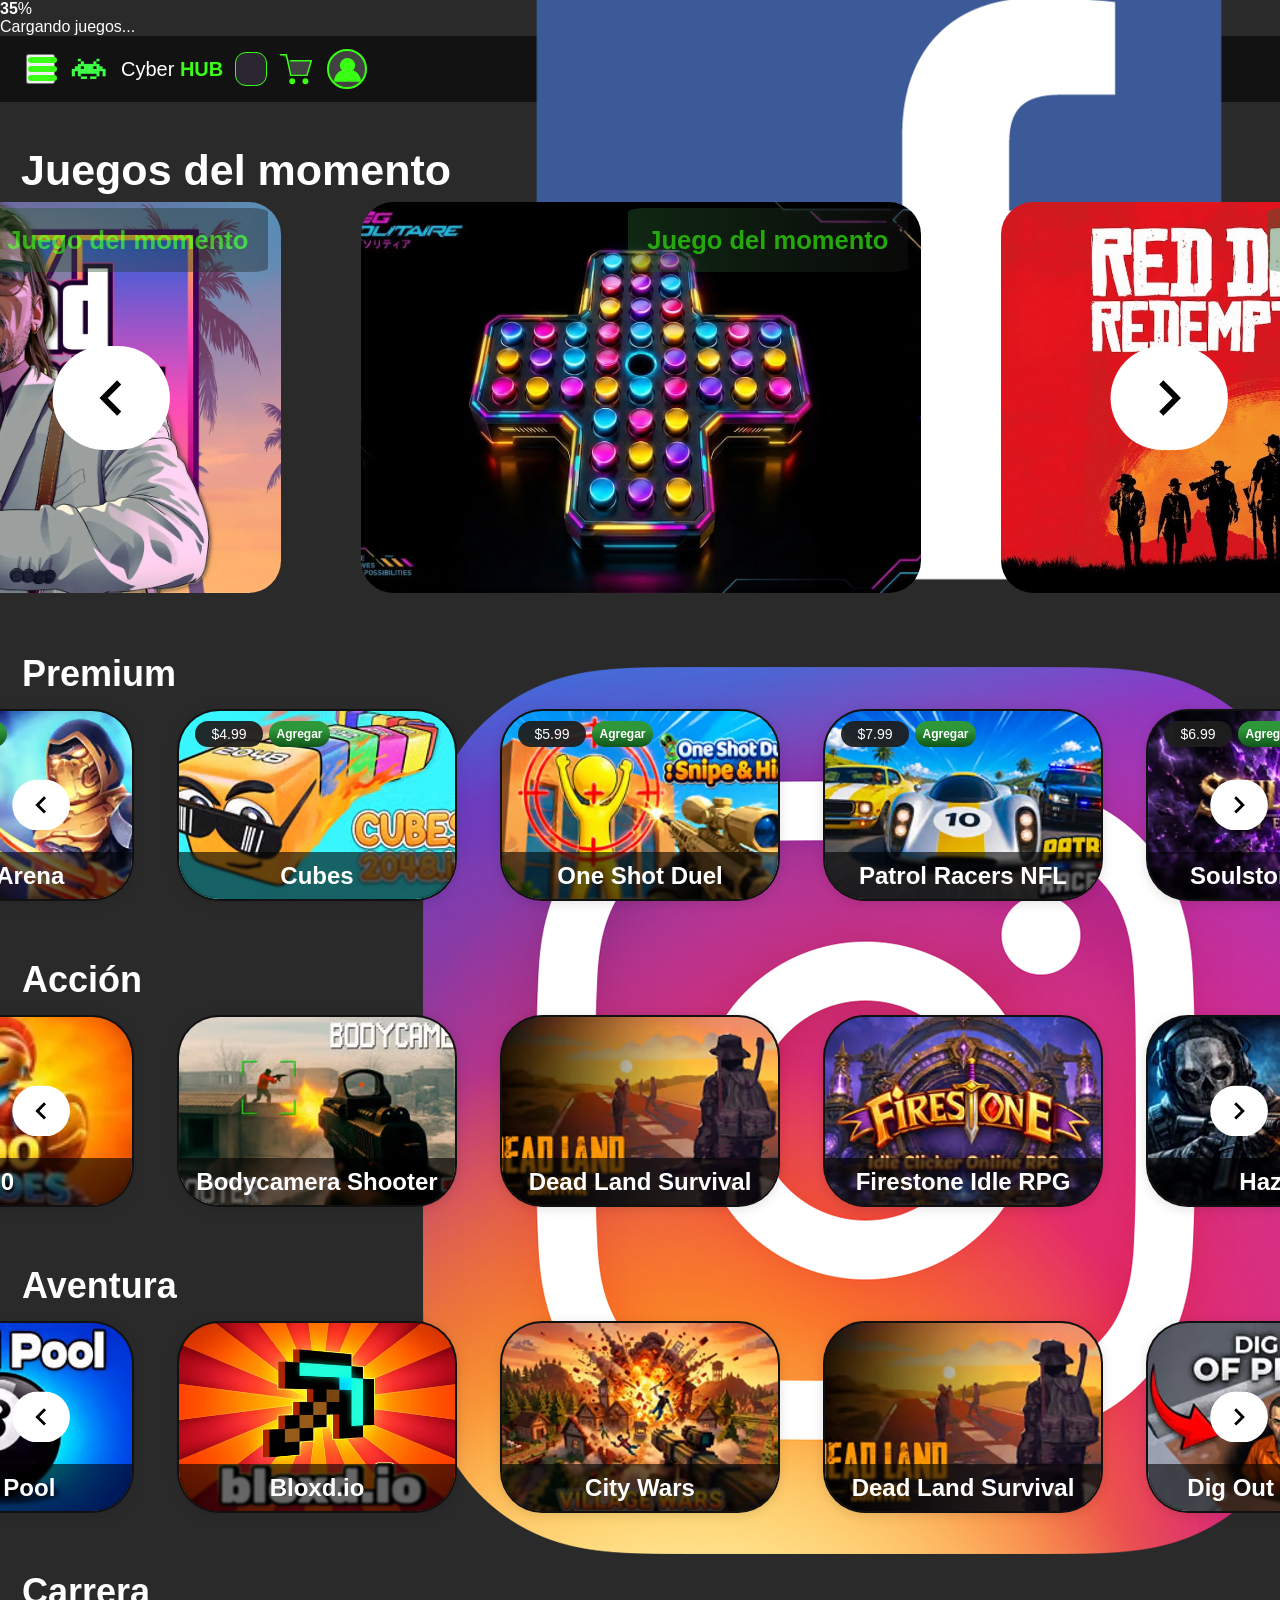
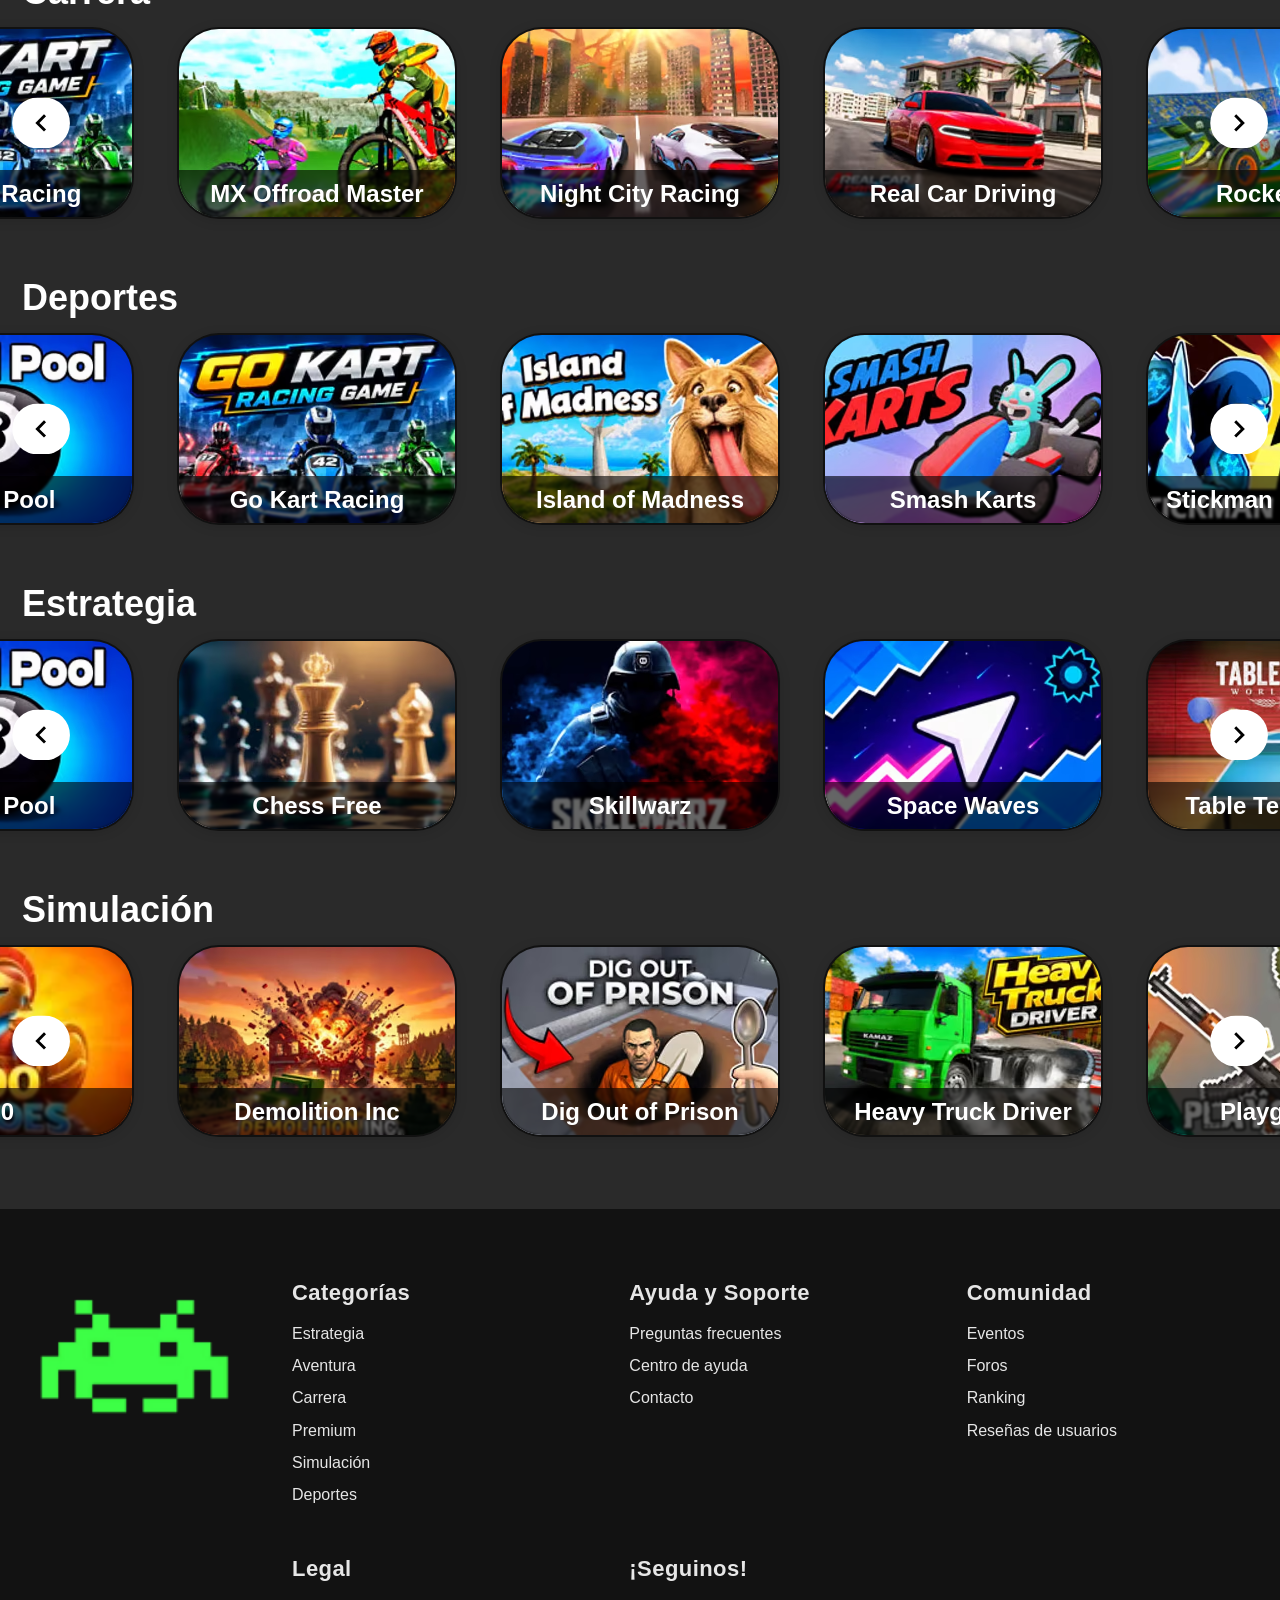
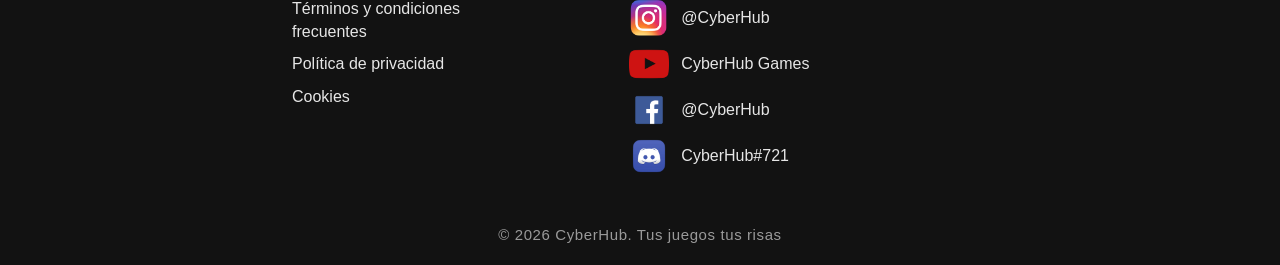
==== commit 70f2a36f: "nico" ====
--- a/index.html
+++ b/index.html
@@ -10,6 +10,10 @@
     <title>Juegos del momento</title>
     <link rel="stylesheet" href="css/styles.css" />
     <link rel="stylesheet" href="css/home.css" />
+    <link rel="stylesheet" href="css/menu-hambur.css" />
+    <link rel="stylesheet" href="css/loading.css" />
+    <!-- Loading simulado de 5s: porcentaje + barra + animación -->
+    <script src="js/loading.js"></script>
   </head>
 <body>
 <!-- Contenedor vacío donde el JavaScript inyectará el header -->
@@ -33,5 +37,6 @@
 
 <div class="cart-notice" role="status" aria-live="polite"></div>
 <script src="js/main.js" defer></script>
+<script src="js/menu-hambur.js" defer></script>
 </body>
 </html>
--- a/css/styles.css
+++ b/css/styles.css
@@ -42,6 +42,7 @@
     border-radius: 20px;
 }
 
+
 /* Logo */
 .logo-icon {
     width: 42px;
@@ -63,15 +64,15 @@
     height: 100%;
 }
 
-/* Brand Name */
-.brand-name {
+/* Site Name */
+.header__name {
     font-size: 20px;
     color: #ffffff;
     white-space: nowrap;
     flex-shrink: 0;
 }
 
-.brand-name span {
+.header__name span {
     color: #39ff14;
     font-weight: bold;
 }
@@ -141,6 +142,184 @@
 .user-avatar svg {
     width: 75%;
     height: 75%;
+}
+
+/* ============================================================
+   HEADER HOME - CyberHub | CSS puro (sin frameworks)
+   Partial inyectado desde templates/header-home.html.
+   Reutiliza el token de color del sitio: var(--neon).
+   ============================================================ */
+
+/* ---------- 1. TIPOGRAFÍAS ---------- */
+@font-face {
+    font-family: "BBH Bartle:Regular";
+    src: url("https://static.figma.com/font/BBHBartle-Regular_1") format("woff2");
+    font-style: normal;
+    font-weight: 400;
+    font-display: swap;
+}
+
+@font-face {
+    font-family: "Oxanium:Regular";
+    src: url("https://static.figma.com/font/Oxanium_wght__1") format("woff2");
+    font-style: normal;
+    font-weight: 400;
+    font-display: swap;
+}
+
+/* ---------- 2. CONTENEDOR ---------- */
+/* Las páginas que inyectan este partial (login, registro) lo restan de su
+   propio alto, así que la altura vive en una variable. El media query de
+   abajo la baja a 96px en mobile. */
+:root {
+    --header-height: 120px;
+}
+
+.site-header {
+    position: relative;
+    width: 100%;
+    height: var(--header-height);
+    border-bottom: 1px solid var(--neon);
+    box-sizing: border-box;
+    background: #121212;
+}
+
+/* ---------- 3. ENLACE DEL LOGO ---------- */
+.site-logo {
+    position: absolute;
+    top: 0;
+    left: clamp(24px, 5.625vw, 108px);
+    display: flex;
+    align-items: flex-start;
+    color: #fff;
+    text-decoration: none;
+    -webkit-tap-highlight-color: transparent;
+}
+
+.site-logo:focus-visible {
+    border-radius: 6px;
+    outline: 2px solid var(--neon);
+    outline-offset: 5px;
+}
+
+.site-logo.is-pressed {
+    transform: translateY(1px);
+}
+
+/* ---------- 4. SÍMBOLO ---------- */
+.site-logo__mark {
+    position: relative;
+    display: block;
+    width: 78px;
+    height: 75.77px;
+    margin-top: 22px;
+    flex: 0 0 auto;
+}
+
+.site-logo__image {
+    position: absolute;
+    top: 3.662px;
+    left: 3.662px;
+    display: block;
+    width: 70.676px;
+    height: 49.83px;
+    object-fit: cover;
+}
+
+/* ---------- 5. TICKS DEL SÍMBOLO ---------- */
+.site-logo__ticks {
+    position: absolute;
+    inset: 0;
+    pointer-events: none;
+}
+
+.site-logo__ticks img {
+    position: absolute;
+    display: block;
+}
+
+.site-logo__ticks img:nth-child(1) {
+    top: 50.18px;
+    left: 27.46px;
+}
+
+.site-logo__ticks img:nth-child(2) {
+    top: 49.81px;
+    left: 52.74px;
+}
+
+.site-logo__ticks img:nth-child(3) {
+    top: 59.33px;
+    left: 27.46px;
+}
+
+.site-logo__ticks img:nth-child(4) {
+    top: 59.33px;
+    left: 52.74px;
+}
+
+.site-logo__ticks img:nth-child(5) {
+    top: 68.48px;
+    left: 27.46px;
+}
+
+.site-logo__ticks img:nth-child(6) {
+    top: 69.21px;
+    left: 52.74px;
+}
+
+/* ---------- 6. TEXTO ---------- */
+.site-logo__text {
+    display: flex;
+    gap: 9px;
+    align-items: baseline;
+    margin-top: 24px;
+    margin-left: 21px;
+    font-family: "BBH Bartle:Regular", sans-serif;
+    font-size: 36px;
+    font-weight: 400;
+    line-height: normal;
+    white-space: nowrap;
+}
+
+.site-logo__text strong {
+    color: #14ff35;
+    font: inherit;
+}
+
+.site-logo:hover .site-logo__text strong,
+.site-logo:focus-visible .site-logo__text strong {
+    text-shadow: 0 0 14px rgba(20, 255, 53, 0.65);
+}
+
+/* ---------- 7. RESPONSIVE ---------- */
+@media (max-width: 600px) {
+    :root {
+        --header-height: 96px;
+    }
+
+    .site-header {
+        height: var(--header-height);
+    }
+
+    .site-logo__mark {
+        width: 62px;
+        margin-top: 10px;
+        transform: scale(0.8);
+        transform-origin: top left;
+    }
+
+    .site-logo__text {
+        margin-top: 23px;
+        margin-left: 5px;
+        font-size: 29px;
+    }
+}
+
+@media (prefers-reduced-motion: reduce) {
+    .site-logo {
+        transition: none;
+    }
 }
 
 /* ============================================================
@@ -544,6 +723,31 @@
 .cyber-button:hover {
     filter: drop-shadow(0 0 8px var(--neon));
     transform: translateY(-2px);
+}
+
+/* Hover distintivo de los botones de comentarios de la página del juego
+   ("Ver más Comentarios" y "Subir Comentario"): un glow neón que sigue la
+   forma del marco SVG del botón (drop-shadow no se corta contra los bordes)
+   y una "respiración" de escala mientras el puntero queda encima. Reemplaza
+   el glow genérico de cyber-button. */
+.game-page .more-button,
+.game-page .submit-button {
+    transition: filter 160ms ease, transform 160ms ease;
+}
+
+.game-page .more-button:hover,
+.game-page .submit-button:hover {
+    filter: drop-shadow(0 0 10px rgba(57, 255, 20, 0.9)) drop-shadow(0 0 26px rgba(57, 255, 20, 0.45));
+    animation: comment-breathe 1.6s ease-in-out infinite;
+}
+
+@keyframes comment-breathe {
+    0%, 100% {
+        transform: scale(1.04);
+    }
+    50% {
+        transform: scale(1.08);
+    }
 }
 
 .more-button {
@@ -945,7 +1149,7 @@
 
 /* Logo */
 
-.cyber-footer__brand {
+.cyber-footer__logo {
   justify-self: start;
   align-self: start;
 
@@ -953,7 +1157,7 @@
   min-width: 0;
 }
 
-.cyber-footer__brand img {
+.cyber-footer__logo img {
   display: block;
 
   width: 100%;
@@ -1136,7 +1340,7 @@
     column-gap: 36px;
   }
 
-  .cyber-footer__brand {
+  .cyber-footer__logo {
     width: 230px;
   }
 
@@ -1168,7 +1372,7 @@
     row-gap: 48px;
   }
 
-  .cyber-footer__brand {
+  .cyber-footer__logo {
     justify-self: center;
   }
 
@@ -1199,7 +1403,7 @@
     row-gap: 40px;
   }
 
-  .cyber-footer__brand {
+  .cyber-footer__logo {
     width: min(100%, 240px);
   }
 
--- a/css/home.css
+++ b/css/home.css
@@ -131,6 +131,31 @@
   right: var(--flecha-offset);
 }
 
+/* Hover de las flechas: crecen, se tiñen de neón y, mientras el puntero
+   queda encima, hacen un balanceo suave (rebote constante). */
+.carousel-arrow {
+  transition: filter 160ms ease;
+}
+
+.carousel-arrow:hover {
+  animation: arrow-nudge 900ms ease-in-out infinite;
+}
+
+.carousel-arrow:hover img {
+  filter: drop-shadow(0 0 10px rgba(57, 255, 20, 0.9)) drop-shadow(0 0 26px rgba(57, 255, 20, 0.5));
+  transform: scaleX(-1) scale(1.12);
+  transition: transform 160ms ease;
+}
+
+@keyframes arrow-nudge {
+  0%, 100% {
+    transform: translateY(-50%);
+  }
+  50% {
+    transform: translateY(calc(-50% - 7px));
+  }
+}
+
 .carousel {
   position: relative;
   width: 100%;
@@ -153,8 +178,14 @@
 }
 
 .carousel--featured {
-  height: var(--card-h);
-  margin-top: 5px;
+  /* Igual que en .game-section .carousel: el alto extra y los márgenes
+     negativos se compensan (netos 5px arriba como antes) para que sin mover
+     el layout la tarjeta tenga aire arriba y abajo y no se corte el lift y
+     el glow del hover de .featured-card. */
+  height: calc(var(--card-h) + 56px);
+  padding-block: 28px;
+  margin-top: -23px;
+  margin-bottom: -28px;
 }
 
 .carousel--featured .carousel__track {
@@ -173,6 +204,15 @@
   overflow: hidden;
   border-radius: var(--card-r);
   scroll-snap-align: center;
+  cursor: pointer;
+  border: 2px solid transparent;
+  transition: border-color 180ms ease, box-shadow 180ms ease, transform 180ms ease;
+}
+
+.featured-card:hover {
+  border-color: #39ff14;
+  box-shadow: 0 0 26px rgba(57, 255, 20, 0.6), inset 0 0 16px rgba(57, 255, 20, 0.15);
+  transform: translateY(-6px);
 }
 
 .featured-card > img {
@@ -207,7 +247,13 @@
 }
 
 .game-section .carousel {
-  margin-top: 14px;
+  /* El margin-top compensado con el padding deja 14px netos (como antes):
+     el scroll oculta el overflow vertical en los bordes del alto de las
+     tarjetas, así que este aire interior es el que evita que la elevación
+     y el glow del hover de .game-card se corten arriba/abajo. */
+  margin-top: -10px;
+  padding-block: 24px;
+  margin-bottom: -24px;
   /* Sin snap: el desplazamiento inicial deja la primera y la última tarjeta
      a medio ver, y el snap las llevaría de vuelta al borde. */
   scroll-snap-type: none;
@@ -229,6 +275,15 @@
   background: #111111;
   box-shadow: 0 2px 12px rgba(0, 0, 0, 0.12);
   scroll-snap-align: none;
+  cursor: pointer;
+  border: 2px solid transparent;
+  transition: border-color 180ms ease, box-shadow 180ms ease, transform 180ms ease;
+}
+
+.game-card:hover {
+  border-color: #39ff14;
+  box-shadow: 0 0 18px rgba(57, 255, 20, 0.55), inset 0 0 14px rgba(57, 255, 20, 0.18);
+  transform: translateY(-4px);
 }
 
 .game-card__cover {
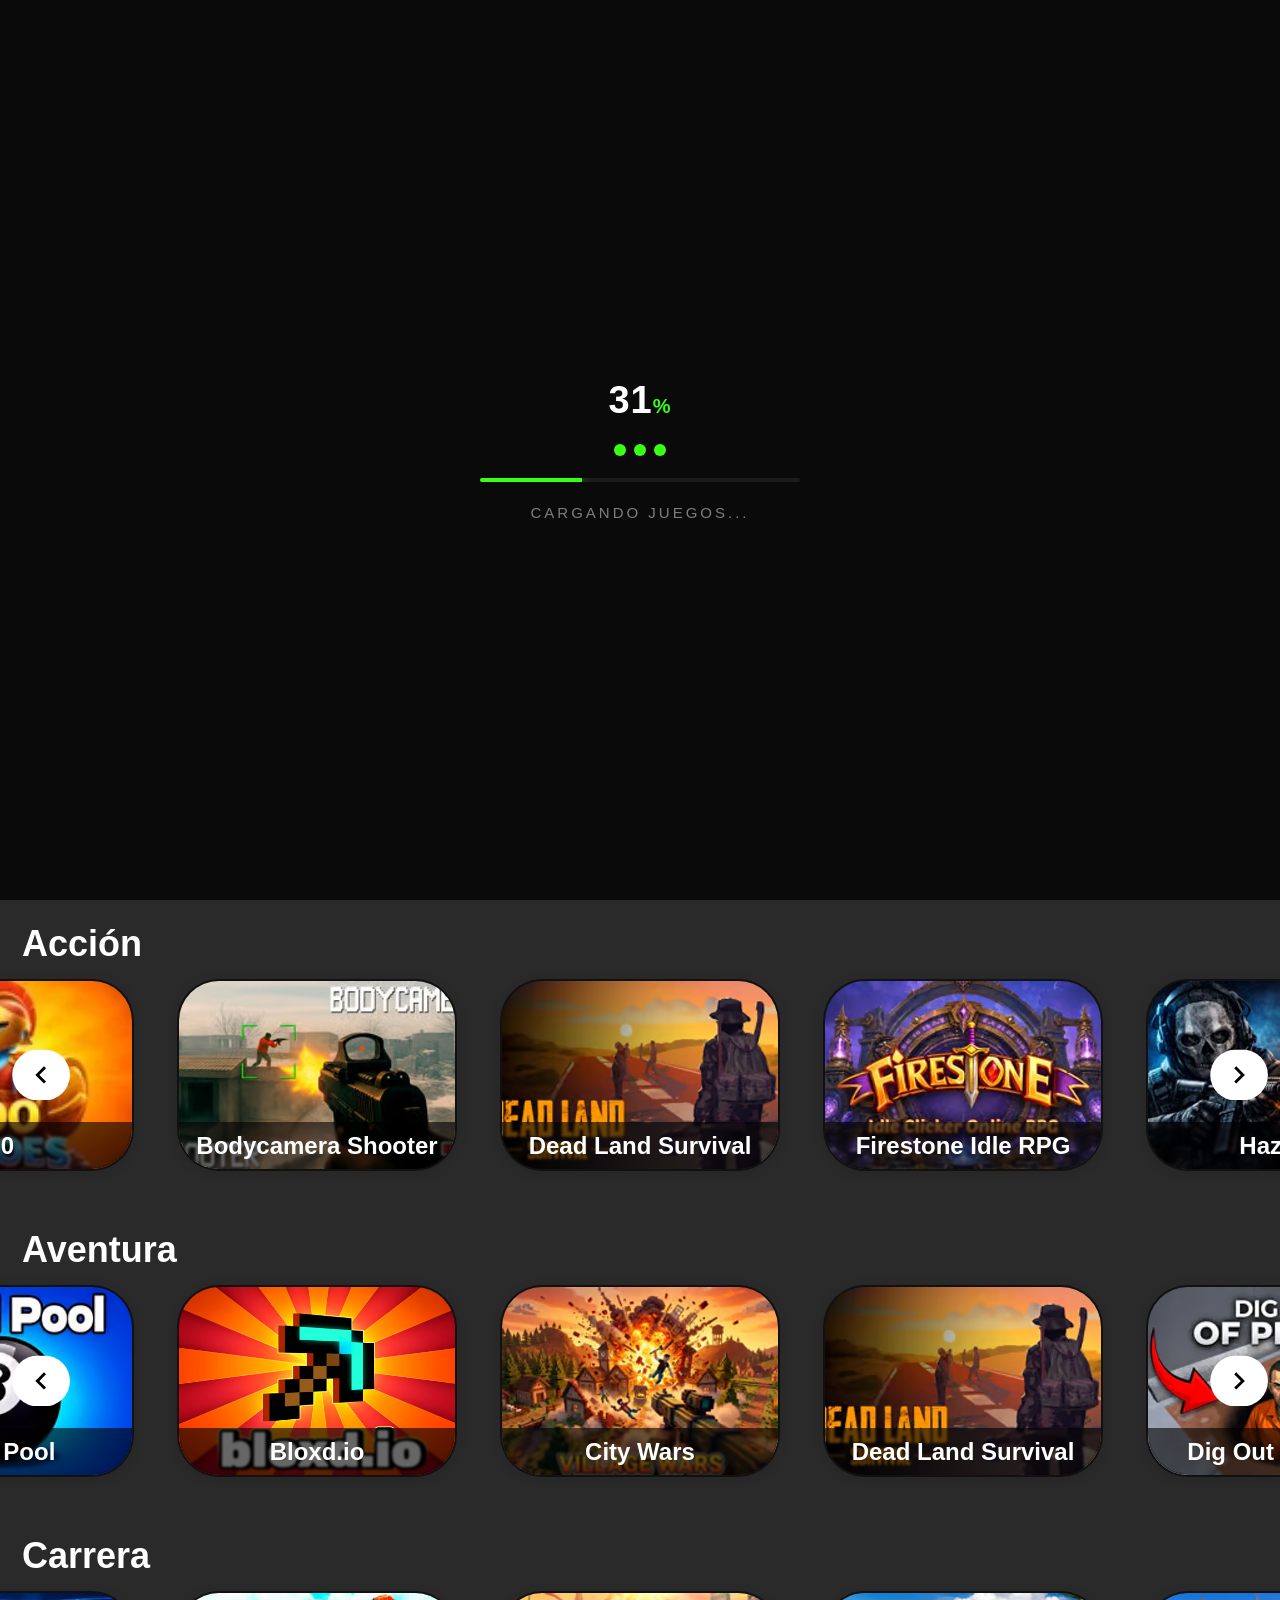
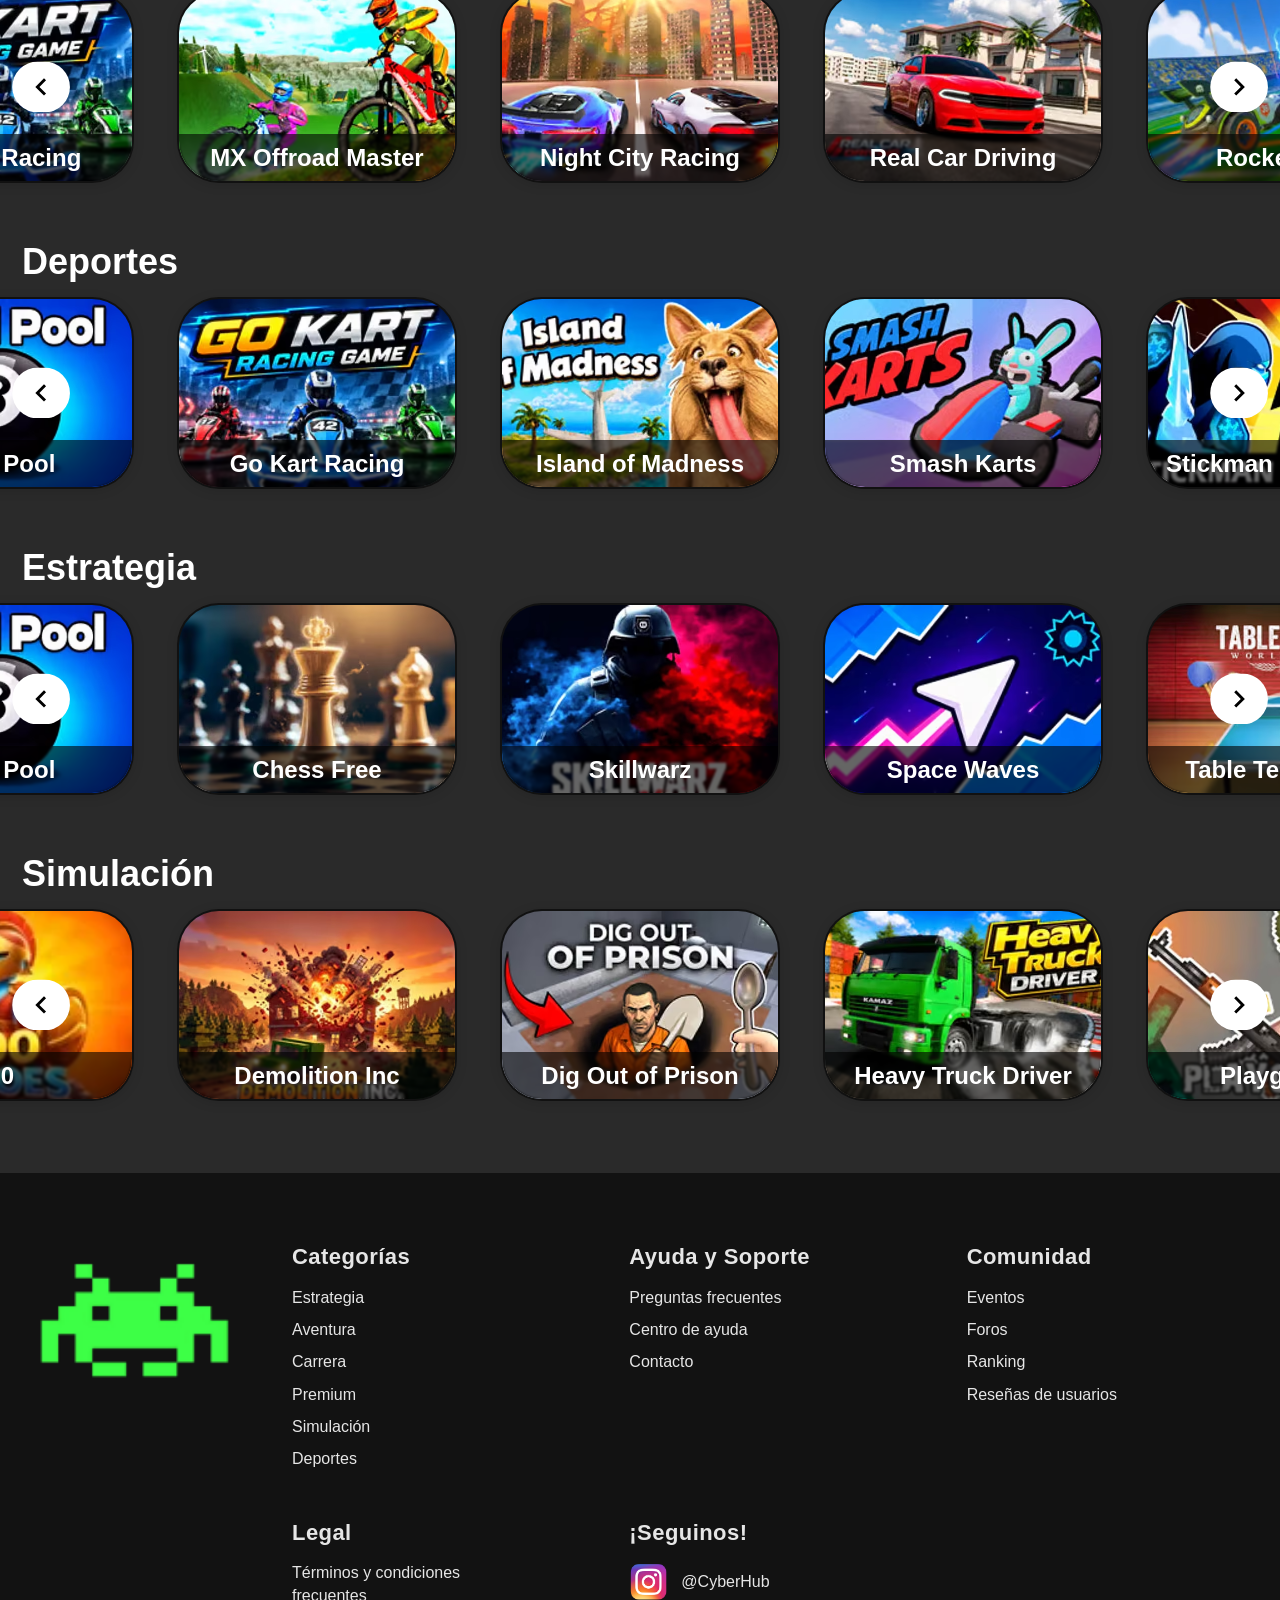
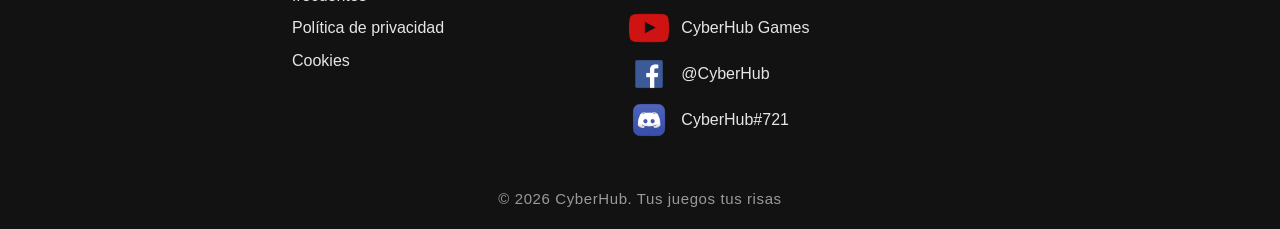
==== commit 13a5fae3: "Reorganizar CSS: base común + un archivo por componente - base.css: tipografías, variables y reset q" ====
--- a/index.html
+++ b/index.html
@@ -8,9 +8,10 @@
             content="Catálogo de juegos premium, acción, estrategia, deportes y aventura."
     />
     <title>Juegos del momento</title>
-    <link rel="stylesheet" href="css/styles.css" />
+    <link rel="stylesheet" href="css/base.css" />
+    <link rel="stylesheet" href="css/header.css" />
+    <link rel="stylesheet" href="css/footer.css" />
     <link rel="stylesheet" href="css/home.css" />
-    <link rel="stylesheet" href="css/menu-hambur.css" />
     <link rel="stylesheet" href="css/loading.css" />
     <!-- Loading simulado de 5s: porcentaje + barra + animación -->
     <script src="js/loading.js"></script>
--- a/css/base.css
+++ b/css/base.css
@@ -0,0 +1,96 @@
+/* ============================================================
+   BASE | Común a todas las páginas
+   Tipografías, variables globales y reset. Cada página suma
+   después sólo los componentes que usa (header, footer, etc.).
+   ============================================================ */
+
+/* ---------- 1. TIPOGRAFÍAS ---------- */
+/* Oxanium de Google Fonts: es la que dibuja el texto de peso normal (400).
+   El @import tiene que ir antes que cualquier otra regla. */
+@import url("https://fonts.googleapis.com/css2?family=Oxanium&display=swap");
+
+/* Oxanium variable: un solo archivo cubre el resto de los pesos que usa
+   el sitio (hasta 800). */
+@font-face {
+    font-family: "Oxanium";
+    src: url("https://static.figma.com/font/Oxanium_wght__1") format("woff2");
+    font-style: normal;
+    font-weight: 400 800;
+    font-display: swap;
+}
+
+/* Logo del header de login / registro */
+@font-face {
+    font-family: "BBH Bartle";
+    src: url("https://static.figma.com/font/BBHBartle-Regular_1") format("woff2");
+    font-style: normal;
+    font-weight: 400;
+    font-display: swap;
+}
+
+/* Comentarios de la página del juego */
+@font-face {
+    font-family: "Nunito";
+    src: url("https://static.figma.com/font/Nunito_wght__1") format("woff2");
+    font-style: normal;
+    font-weight: 700;
+    font-display: swap;
+}
+
+/* Botón de Facebook del login / registro */
+@font-face {
+    font-family: "Abel";
+    src: url("https://static.figma.com/font/Abel-Regular_2") format("woff2");
+    font-style: normal;
+    font-weight: 400;
+    font-display: swap;
+}
+
+/* Mensajes de error de los formularios */
+@font-face {
+    font-family: "Inter";
+    src: url("https://static.figma.com/font/Inter_1") format("woff2");
+    font-style: normal;
+    font-weight: 400;
+    font-display: swap;
+}
+
+/* ---------- 2. VARIABLES Y RAÍZ ---------- */
+:root {
+    --neon: #39ff14;
+
+    color: #fff;
+    background: #2a2a2a;
+    font-family: "Oxanium", sans-serif;
+    font-synthesis: none;
+}
+
+/* ---------- 3. RESET ---------- */
+* {
+    margin: 0;
+    padding: 0;
+    box-sizing: border-box;
+}
+
+html {
+    min-height: 100%;
+    scroll-behavior: smooth;
+}
+
+body {
+    min-width: 320px;
+    min-height: 100%;
+    background: #2a2a2a;
+    color: #e6e6e6;
+}
+
+/* Los controles de formulario no heredan la tipografía por defecto. */
+button,
+input,
+textarea {
+    font: inherit;
+}
+
+button {
+    color: inherit;
+}
--- a/css/header.css
+++ b/css/header.css
@@ -0,0 +1,285 @@
+/* ============================================================
+   HEADER PRINCIPAL + MENÚ HAMBURGUESA
+   Partial templates/header.html (Home y páginas de juego).
+   Incluye la barra superior y el menú desplegable de categorías.
+   ============================================================ */
+
+/* ---------- 1. BARRA ---------- */
+/* Sticky para que el menú desplegable quede pegado a ella. */
+.header {
+    position: sticky;
+    top: 0;
+    z-index: 1000;
+    display: flex;
+    align-items: center;
+    width: 100%;
+    height: 66px;
+    background-color: #121212;
+    padding: 0 26px;
+    gap: 12px;
+}
+
+/* Logo */
+.logo-icon {
+    width: 42px;
+    height: 29px;
+    flex-shrink: 0;
+    display: flex;
+    align-items: center;
+    justify-content: center;
+}
+
+.logo-icon img {
+    width: 100%;
+    height: 100%;
+    object-fit: contain;
+}
+
+/* Nombre del sitio */
+.header__name {
+    font-size: 20px;
+    color: #ffffff;
+    white-space: nowrap;
+    flex-shrink: 0;
+}
+
+.header__name span {
+    color: var(--neon);
+    font-weight: bold;
+}
+
+/* Buscador */
+.search-bar {
+    flex: 1;
+    max-width: 460px;
+    height: 34px;
+    margin: 0 auto;
+    position: relative;
+}
+
+.search-bar input {
+    width: 100%;
+    height: 100%;
+    background-color: #2a2731;
+    border: 1px solid var(--neon);
+    border-radius: 11px;
+    padding: 0 15px;
+    font-size: 24px;
+    color: #ffffff;
+    outline: none;
+}
+
+.search-bar input::placeholder {
+    color: #757575;
+}
+
+.search-bar input:focus {
+    box-shadow: 0 0 8px rgba(57, 255, 20, 0.3);
+}
+
+/* Carrito */
+.cart-icon {
+    width: 36px;
+    height: 33px;
+    flex-shrink: 0;
+    cursor: pointer;
+    display: flex;
+    align-items: center;
+    justify-content: center;
+    background-color: transparent;
+}
+
+.cart-icon svg {
+    width: 100%;
+    height: 100%;
+}
+
+/* Avatar */
+.user-avatar {
+    width: 40px;
+    height: 40px;
+    border-radius: 50%;
+    background-color: #424242;
+    border: 2px solid var(--neon);
+    flex-shrink: 0;
+    cursor: pointer;
+    display: flex;
+    align-items: center;
+    justify-content: center;
+    overflow: hidden;
+}
+
+.user-avatar svg {
+    width: 75%;
+    height: 75%;
+}
+
+/* ---------- 2. BOTÓN HAMBURGUESA ---------- */
+.hamburger {
+    display: flex;
+    flex-direction: column;
+    justify-content: center;
+    gap: 3px;
+    width: 29px;
+    height: 30px;
+    flex-shrink: 0;
+    padding: 0;
+    border: 0;
+    cursor: pointer;
+    background: transparent;
+}
+
+.hamburger span {
+    display: block;
+    width: 29px;
+    height: 6px;
+    background-color: var(--neon);
+    border-radius: 20px;
+    transition: transform 220ms ease, opacity 220ms ease, background-color 160ms ease;
+}
+
+.menu-trigger:focus-visible {
+    outline: 2px solid var(--neon);
+    outline-offset: 3px;
+    border-radius: 4px;
+}
+
+.menu-trigger:hover span {
+    background-color: #7dff5e;
+}
+
+/* Animación a "X" cuando el menú está abierto (dos líneas se cruzan). */
+body.menu-open .menu-trigger span:nth-child(1) {
+    transform: translateY(9px) rotate(45deg);
+}
+
+body.menu-open .menu-trigger span:nth-child(2) {
+    opacity: 0;
+}
+
+body.menu-open .menu-trigger span:nth-child(3) {
+    transform: translateY(-9px) rotate(-45deg);
+}
+
+/* ---------- 3. PANEL DESPLEGABLE ---------- */
+.category-menu {
+    position: absolute;
+    top: 100%;
+    left: 0;
+    opacity: 0;
+    visibility: hidden;
+    transform: translateY(-10px);
+    transition: opacity 220ms ease, visibility 0s linear 220ms, transform 220ms ease;
+    pointer-events: none;
+}
+
+body.menu-open .category-menu {
+    opacity: 1;
+    visibility: visible;
+    transform: translateY(0);
+    transition: opacity 220ms ease, transform 220ms ease;
+    pointer-events: auto;
+}
+
+.category-menu__panel {
+    display: flex;
+    flex-direction: column;
+    gap: 14px;
+    width: min(300px, 85vw);
+    padding: 22px 24px 26px;
+    border: 1px solid var(--neon);
+    border-top: 0;
+    border-radius: 0 0 14px 14px;
+    background: #121212;
+    box-shadow: 0 18px 40px rgba(0, 0, 0, 0.6);
+}
+
+.category-menu__title {
+    color: var(--neon);
+    font-size: 15px;
+    letter-spacing: 3px;
+    text-transform: uppercase;
+}
+
+.category-menu__list {
+    display: flex;
+    flex-direction: column;
+    gap: 2px;
+    list-style: none;
+}
+
+.category-menu__list a {
+    display: flex;
+    align-items: center;
+    gap: 10px;
+    padding: 9px 12px;
+    border-radius: 6px;
+    color: #ffffff;
+    font-size: 16px;
+    text-decoration: none;
+    transition: background-color 160ms ease, transform 160ms ease, color 160ms ease;
+}
+
+.category-menu__list a:hover {
+    color: #0a0a0a;
+    background-color: var(--neon);
+    transform: translateX(4px);
+}
+
+.category-menu__icon {
+    width: 20px;
+    height: 20px;
+    flex: 0 0 20px;
+    object-fit: contain;
+}
+
+/* ---------- 4. REDES SOCIALES DEL MENÚ ---------- */
+.category-menu__social {
+    display: flex;
+    flex-direction: column;
+    gap: 12px;
+    padding-top: 14px;
+    border-top: 1px solid #2b2b2b;
+}
+
+.category-menu__social-title {
+    color: #9a9a9a;
+    font-size: 12px;
+    letter-spacing: 2px;
+    text-transform: uppercase;
+}
+
+.category-menu__social-icons {
+    display: flex;
+    gap: 12px;
+}
+
+.category-menu__social-icons a {
+    display: flex;
+    align-items: center;
+    justify-content: center;
+    width: 30px;
+    height: 30px;
+    border: 1px solid #2b2b2b;
+    border-radius: 8px;
+    transition: border-color 160ms ease, transform 160ms ease;
+}
+
+.category-menu__social-icons a:hover {
+    border-color: var(--neon);
+    transform: translateY(-2px);
+}
+
+.category-menu__social-icons img {
+    width: 18px;
+    height: 18px;
+    object-fit: contain;
+}
+
+/* ---------- 5. PANTALLAS CHICAS ---------- */
+@media (max-width: 600px) {
+    .category-menu__panel {
+        width: 100%;
+        border-radius: 0;
+    }
+}
--- a/css/footer.css
+++ b/css/footer.css
@@ -0,0 +1,264 @@
+/* ============================================================
+   FOOTER - CyberHub
+   Partial templates/fat-footer.html (Home y páginas de juego).
+   ============================================================ */
+
+:root {
+  --footer-background: #121212;
+  --footer-text: #e6e6e6;
+  --footer-muted: #9a9a9a;
+  --footer-accent: var(--neon);
+
+  --footer-height: 400px;
+  --footer-padding-top: 70px;
+  --footer-padding-bottom: 28px;
+  --page-padding: 16px;
+
+  --columns-gap: 40px;
+  --columns-width: 1200px;
+
+  --title-size: 22px;
+  --link-size: 16px;
+  --copyright-size: 15px;
+}
+
+/* ---------- 1. CONTENEDOR ---------- */
+.cyber-footer {
+  display: grid;
+  grid-template-rows: 1fr auto;
+  align-content: stretch;
+  width: 100%;
+  min-height: var(--footer-height);
+  padding: var(--footer-padding-top) var(--page-padding) var(--footer-padding-bottom);
+  background-color: var(--footer-background);
+  color: var(--footer-text);
+}
+
+.cyber-footer__content {
+  display: grid;
+  grid-template-columns: 290px minmax(0, 1fr);
+  align-items: start;
+  width: 100%;
+}
+
+/* ---------- 2. LOGO ---------- */
+.cyber-footer__logo {
+  justify-self: start;
+  align-self: start;
+  width: 280px;
+  min-width: 0;
+}
+
+.cyber-footer__logo img {
+  display: block;
+  width: 100%;
+  height: auto;
+  object-fit: contain;
+}
+
+/* ---------- 3. COLUMNAS ---------- */
+.cyber-footer__columns {
+  display: grid;
+  grid-template-columns:
+    minmax(140px, 0.8fr)
+    minmax(210px, 1.1fr)
+    minmax(180px, 1fr)
+    minmax(190px, 210px)
+    minmax(220px, 1.1fr);
+  gap: var(--columns-gap);
+  align-items: start;
+  width: min(100%, var(--columns-width));
+  justify-self: center;
+}
+
+.cyber-footer__column {
+  min-width: 0;
+}
+
+.cyber-footer__column h2 {
+  margin: 0 0 16px;
+  color: var(--footer-text);
+  font-size: var(--title-size);
+  font-weight: 700;
+  line-height: 1.25;
+  letter-spacing: 0.02em;
+}
+
+.cyber-footer__column ul {
+  display: flex;
+  flex-direction: column;
+  gap: 10px;
+  min-width: 0;
+  list-style: none;
+}
+
+.cyber-footer__column li {
+  min-width: 0;
+}
+
+.cyber-footer__column a {
+  display: inline-block;
+  max-width: 100%;
+  color: var(--footer-text);
+  font-size: var(--link-size);
+  font-weight: 400;
+  line-height: 1.4;
+  text-decoration: none;
+  white-space: normal;
+  transition: color 160ms ease, transform 160ms ease;
+}
+
+.cyber-footer__column a:hover,
+.cyber-footer__column a:focus-visible {
+  color: var(--footer-accent);
+  outline: none;
+  transform: translateX(3px);
+}
+
+/* Legal: los textos largos cortan línea dentro de la columna. */
+.cyber-footer__column--legal {
+  width: 100%;
+  max-width: 210px;
+}
+
+.cyber-footer__column--legal ul,
+.cyber-footer__column--legal li {
+  width: 100%;
+  max-width: 100%;
+}
+
+.cyber-footer__column--legal a {
+  display: block;
+  width: 100%;
+  overflow-wrap: break-word;
+}
+
+/* ---------- 4. REDES SOCIALES ---------- */
+.cyber-footer__social {
+  min-width: 220px;
+}
+
+.cyber-footer__social ul {
+  gap: 6px;
+}
+
+.cyber-footer__social a {
+  display: flex;
+  align-items: center;
+  gap: 12px;
+  width: fit-content;
+  min-height: 40px;
+  white-space: nowrap;
+}
+
+.cyber-footer__social a:hover,
+.cyber-footer__social a:focus-visible {
+  transform: none;
+}
+
+.social-icon {
+  display: block;
+  flex: 0 0 40px;
+  width: 40px;
+  height: 40px;
+  object-fit: contain;
+}
+
+/* ---------- 5. COPYRIGHT ---------- */
+.cyber-footer__copyright {
+  align-self: end;
+  width: 100%;
+  color: var(--footer-muted);
+  font-size: var(--copyright-size);
+  font-weight: 400;
+  line-height: 1.4;
+  letter-spacing: 0.04em;
+  text-align: center;
+}
+
+/* ---------- 6. RESPONSIVE ---------- */
+
+/* Escritorios medianos */
+@media (max-width: 1500px) {
+  .cyber-footer {
+    padding: 70px var(--page-padding) 20px;
+  }
+
+  .cyber-footer__content {
+    grid-template-columns: 240px minmax(0, 1fr);
+    column-gap: 36px;
+  }
+
+  .cyber-footer__logo {
+    width: 230px;
+  }
+
+  .cyber-footer__columns {
+    grid-template-columns: repeat(3, minmax(0, 1fr));
+    row-gap: 48px;
+    width: 100%;
+  }
+
+  .cyber-footer__social {
+    min-width: 0;
+  }
+
+  .cyber-footer__copyright {
+    margin-top: 48px;
+  }
+}
+
+/* Tablets */
+@media (max-width: 900px) {
+  .cyber-footer__content {
+    grid-template-columns: 1fr;
+    row-gap: 48px;
+  }
+
+  .cyber-footer__logo {
+    justify-self: center;
+  }
+
+  .cyber-footer__columns {
+    grid-template-columns: repeat(2, minmax(0, 1fr));
+  }
+
+  .cyber-footer__column--legal {
+    max-width: none;
+  }
+}
+
+/* Celulares */
+@media (max-width: 560px) {
+  .cyber-footer {
+    display: block;
+    min-height: 0;
+    padding: 40px 24px 24px;
+  }
+
+  .cyber-footer__content {
+    row-gap: 40px;
+  }
+
+  .cyber-footer__logo {
+    width: min(100%, 240px);
+  }
+
+  .cyber-footer__columns {
+    grid-template-columns: 1fr;
+    row-gap: 40px;
+  }
+
+  .cyber-footer__column h2 {
+    font-size: 20px;
+  }
+
+  .cyber-footer__social a {
+    white-space: normal;
+  }
+
+  .cyber-footer__copyright {
+    margin-top: 40px;
+    font-size: 13px;
+  }
+}
--- a/css/home.css
+++ b/css/home.css
@@ -1,48 +1,11 @@
-@font-face {
-  font-family: "Oxanium:Bold";
-  src: url("https://static.figma.com/font/Oxanium_wght__1") format("woff2");
-  font-style: normal;
-  font-weight: 700;
-  font-display: swap;
-}
-
-@font-face {
-  font-family: "Oxanium:Medium";
-  src: url("https://static.figma.com/font/Oxanium_wght__1") format("woff2");
-  font-style: normal;
-  font-weight: 500;
-  font-display: swap;
-}
-
-@font-face {
-  font-family: "Oxanium:SemiBold";
-  src: url("https://static.figma.com/font/Oxanium_wght__1") format("woff2");
-  font-style: normal;
-  font-weight: 600;
-  font-display: swap;
-}
-
-:root {
-  color: #ffffff;
-  background: #2a2a2a;
-  font-synthesis: none;
-}
-
-html {
-  background: #2a2a2a;
-  scroll-behavior: smooth;
-}
+/* ============================================================
+   HOME | index.html
+   Carrusel grande de destacados + carruseles por categoría.
+   ============================================================ */
 
 body {
-  min-width: 320px;
   min-height: 100dvh;
-  margin: 0;
   overflow-x: hidden;
-  background: #2a2a2a;
-}
-
-button {
-  font: inherit;
 }
 
 .page {
@@ -50,7 +13,6 @@
   min-height: 100dvh;
   padding: 44px 0 72px;
   overflow: hidden;
-  box-sizing: border-box;
   background: #2a2a2a;
 }
 
@@ -59,7 +21,6 @@
   position: relative;
   z-index: 2;
   margin: 0;
-  font-family: "Oxanium:Bold", sans-serif;
   font-weight: 700;
   line-height: normal;
   color: #ffffff;
@@ -75,10 +36,11 @@
   font-size: 36px;
 }
 
+/* ---------- FLECHAS ---------- */
 /* Caja externa al carrusel: es la que posiciona las flechas.
    Si fueran hijas de .carousel se moverían con el scroll del track. */
 .carousel-box {
-  /* Las flechas de los carruseles normales son más chico que las del
+  /* Las flechas de los carruseles normales son más chicas que las del
      carrusel grande, para no tapar las tarjetas. */
   --flecha-size: 58px;
   --flecha-offset: 12px;
@@ -112,6 +74,7 @@
   background: transparent;
   transform: translateY(-50%);
   cursor: pointer;
+  transition: filter 160ms ease;
 }
 
 .carousel-arrow img {
@@ -133,10 +96,6 @@
 
 /* Hover de las flechas: crecen, se tiñen de neón y, mientras el puntero
    queda encima, hacen un balanceo suave (rebote constante). */
-.carousel-arrow {
-  transition: filter 160ms ease;
-}
-
 .carousel-arrow:hover {
   animation: arrow-nudge 900ms ease-in-out infinite;
 }
@@ -156,6 +115,7 @@
   }
 }
 
+/* ---------- CARRUSEL (base común) ---------- */
 .carousel {
   position: relative;
   width: 100%;
@@ -177,6 +137,7 @@
   will-change: transform;
 }
 
+/* ---------- CARRUSEL GRANDE (destacados) ---------- */
 .carousel--featured {
   /* Igual que en .game-section .carousel: el alto extra y los márgenes
      negativos se compensan (netos 5px arriba como antes) para que sin mover
@@ -210,7 +171,7 @@
 }
 
 .featured-card:hover {
-  border-color: #39ff14;
+  border-color: var(--neon);
   box-shadow: 0 0 26px rgba(57, 255, 20, 0.6), inset 0 0 16px rgba(57, 255, 20, 0.15);
   transform: translateY(-6px);
 }
@@ -233,13 +194,13 @@
   height: 16.3%;
   border-radius: 6.4%;
   background: linear-gradient(90deg, rgba(41, 103, 50, 0.58), rgba(26, 24, 24, 0.58));
-  color: #39ff14;
-  font-family: "Oxanium:Bold", sans-serif;
+  color: var(--neon);
   font-size: calc(var(--card-w) * 0.0453);
   font-weight: 700;
   opacity: 0.66;
 }
 
+/* ---------- CARRUSELES POR CATEGORÍA ---------- */
 /* La altura la define el contenido (h2 + fila de tarjetas) para que la
    barra de título de cada tarjeta nunca quede recortada. */
 .game-section {
@@ -263,7 +224,6 @@
   --card-w: 280px;
   gap: 43px;
   height: 192px;
-  padding-left: 0;
 }
 
 .game-card {
@@ -281,7 +241,7 @@
 }
 
 .game-card:hover {
-  border-color: #39ff14;
+  border-color: var(--neon);
   box-shadow: 0 0 18px rgba(57, 255, 20, 0.55), inset 0 0 14px rgba(57, 255, 20, 0.18);
   transform: translateY(-4px);
 }
@@ -309,11 +269,9 @@
   height: 47px;
   margin: 0;
   padding: 0 10px;
-  box-sizing: border-box;
   background: rgba(0, 0, 0, 0.6);
   backdrop-filter: blur(1.3px);
   color: #ffffff;
-  font-family: "Oxanium:SemiBold", sans-serif;
   font-size: 24px;
   font-weight: 600;
   line-height: normal;
@@ -321,6 +279,7 @@
   white-space: nowrap;
 }
 
+/* Precio + botón "Agregar": sólo en la categoría Premium */
 .game-card__actions {
   position: absolute;
   top: 10px;
@@ -339,14 +298,8 @@
   border-radius: 20px;
   background: rgba(30, 30, 30, 0.94);
   color: #ffffff;
-  font-family: "Oxanium:Medium", sans-serif;
   font-size: 14px;
   font-weight: 500;
-}
-
-.game-card__price img {
-  display: block;
-  flex: 0 0 auto;
 }
 
 .game-card__add {
@@ -358,7 +311,6 @@
   cursor: pointer;
   background: linear-gradient(180deg, #2e973a 31.25%, #115619);
   color: #ffffff;
-  font-family: "Oxanium:Bold", sans-serif;
   font-size: 12px;
   font-weight: 700;
   transition: filter 160ms ease, transform 160ms ease;
@@ -377,6 +329,7 @@
   filter: grayscale(0.55) brightness(0.85);
 }
 
+/* ---------- AVISO DEL CARRITO ---------- */
 .cart-notice {
   position: fixed;
   right: 24px;
@@ -387,8 +340,8 @@
   border-radius: 16px;
   background: #ffffff;
   color: #115619;
-  font-family: "Oxanium:SemiBold", sans-serif;
   font-size: 15px;
+  font-weight: 600;
   opacity: 0;
   pointer-events: none;
   transform: translateY(16px);
@@ -401,6 +354,7 @@
   transform: translateY(0);
 }
 
+/* ---------- RESPONSIVE ---------- */
 @media (max-width: 900px) {
   .page {
     padding-top: 28px;
@@ -422,30 +376,17 @@
     --flecha-offset: 8px;
   }
 
+  /* --card-h y --card-r se recalculan solos a partir del nuevo --card-w */
   .carousel-box--featured {
     --flecha-size: 52px;
     --flecha-offset: 14px;
     --gap: 20px;
     --card-w: min(420px, calc((100vw - 2 * var(--gap)) / 2));
-    --card-h: calc(var(--card-w) * 0.7009);
-    --card-r: calc(var(--card-w) * 0.0611);
   }
 
   .carousel--featured {
     height: var(--card-h);
     margin-top: 14px;
-  }
-
-  .carousel--featured .carousel__track {
-    gap: var(--gap);
-    height: var(--card-h);
-    padding-right: calc((100% - var(--card-w)) / 2);
-  }
-
-  .featured-card {
-    flex-basis: var(--card-w);
-    height: var(--card-h);
-    border-radius: var(--card-r);
   }
 
   .featured-card__label {
@@ -469,11 +410,9 @@
     --card-w: 240px;
     gap: 18px;
     height: 165px;
-    padding-left: 0;
   }
 
   .game-card {
-    flex-basis: var(--card-w);
     height: 165px;
     border-radius: 32px;
   }
--- a/css/loading.css
+++ b/css/loading.css
@@ -0,0 +1,112 @@
+/* ============================================================
+   LOADING | Pantalla de carga simulada de la Home (js/loading.js)
+   Porcentaje + 3 puntitos animados + barra de avance. Sin GIFs.
+   ============================================================ */
+
+.loader {
+    position: fixed;
+    inset: 0;
+    z-index: 9999;
+    display: flex;
+    flex-direction: column;
+    align-items: center;
+    justify-content: center;
+    gap: 22px;
+    background-color: #0a0a0a;
+    transition: opacity 0.5s ease, visibility 0.5s ease;
+}
+
+.loader.is-hidden {
+    opacity: 0;
+    visibility: hidden;
+}
+
+/* ---------- PORCENTAJE ---------- */
+
+.loader__percent {
+    font-size: 38px;
+    font-weight: bold;
+    color: #ffffff;
+    letter-spacing: 1px;
+}
+
+.loader__percent span {
+    color: #39ff14;
+    font-size: 20px;
+}
+
+/* ---------- SPINNER (3 puntitos saltando) ---------- */
+
+.loader__spinner {
+    display: flex;
+    gap: 8px;
+    height: 12px;
+}
+
+.loader__spinner i {
+    display: block;
+    width: 12px;
+    height: 12px;
+    background-color: #39ff14;
+    border-radius: 50%;
+    /* Va fuera de cualquier media query: si el sistema pide menos
+       movimiento igual tiene que verse el loading. */
+    animation: loader-salto 0.9s ease-in-out infinite;
+}
+
+/* Rebote escalonado: un delay distinto en cada puntito. */
+.loader__spinner i:nth-child(2) { animation-delay: 0.15s; }
+.loader__spinner i:nth-child(3) { animation-delay: 0.3s; }
+
+/* ---------- BARRA RECTA DE AVANCE ---------- */
+
+.loader__barra {
+    width: min(320px, 70vw);
+    height: 4px;
+    background-color: #1c1c1c;
+    border-radius: 20px;
+    overflow: hidden;
+}
+
+.loader__barra-relleno {
+    height: 100%;
+    width: 0%;
+    background-color: #39ff14;
+    box-shadow: 0 0 10px rgba(57, 255, 20, 0.7);
+    transition: width 0.1s linear;
+}
+
+/* ---------- TEXTO ---------- */
+
+.loader__texto {
+    font-size: 15px;
+    letter-spacing: 3px;
+    text-transform: uppercase;
+    color: #7d7d7d;
+    animation: loader-pulso 1.6s ease-in-out infinite;
+}
+
+/* ---------- SCROLL ---------- */
+
+.is-cargando {
+    overflow: hidden;
+}
+
+/* ---------- ANIMACIONES ---------- */
+
+@keyframes loader-salto {
+    0%, 100% { transform: translateY(0); opacity: 0.4; }
+    50% { transform: translateY(-7px); opacity: 1; }
+}
+
+@keyframes loader-pulso {
+    0%, 100% { opacity: 0.45; }
+    50% { opacity: 1; }
+}
+
+/* Si el sistema pide menos movimiento se apaga sólo lo decorativo:
+   el rebote de los puntitos se mantiene porque es parte del loading. */
+@media (prefers-reduced-motion: reduce) {
+    .loader__texto { animation: none; }
+    .loader__barra-relleno { box-shadow: none; }
+}
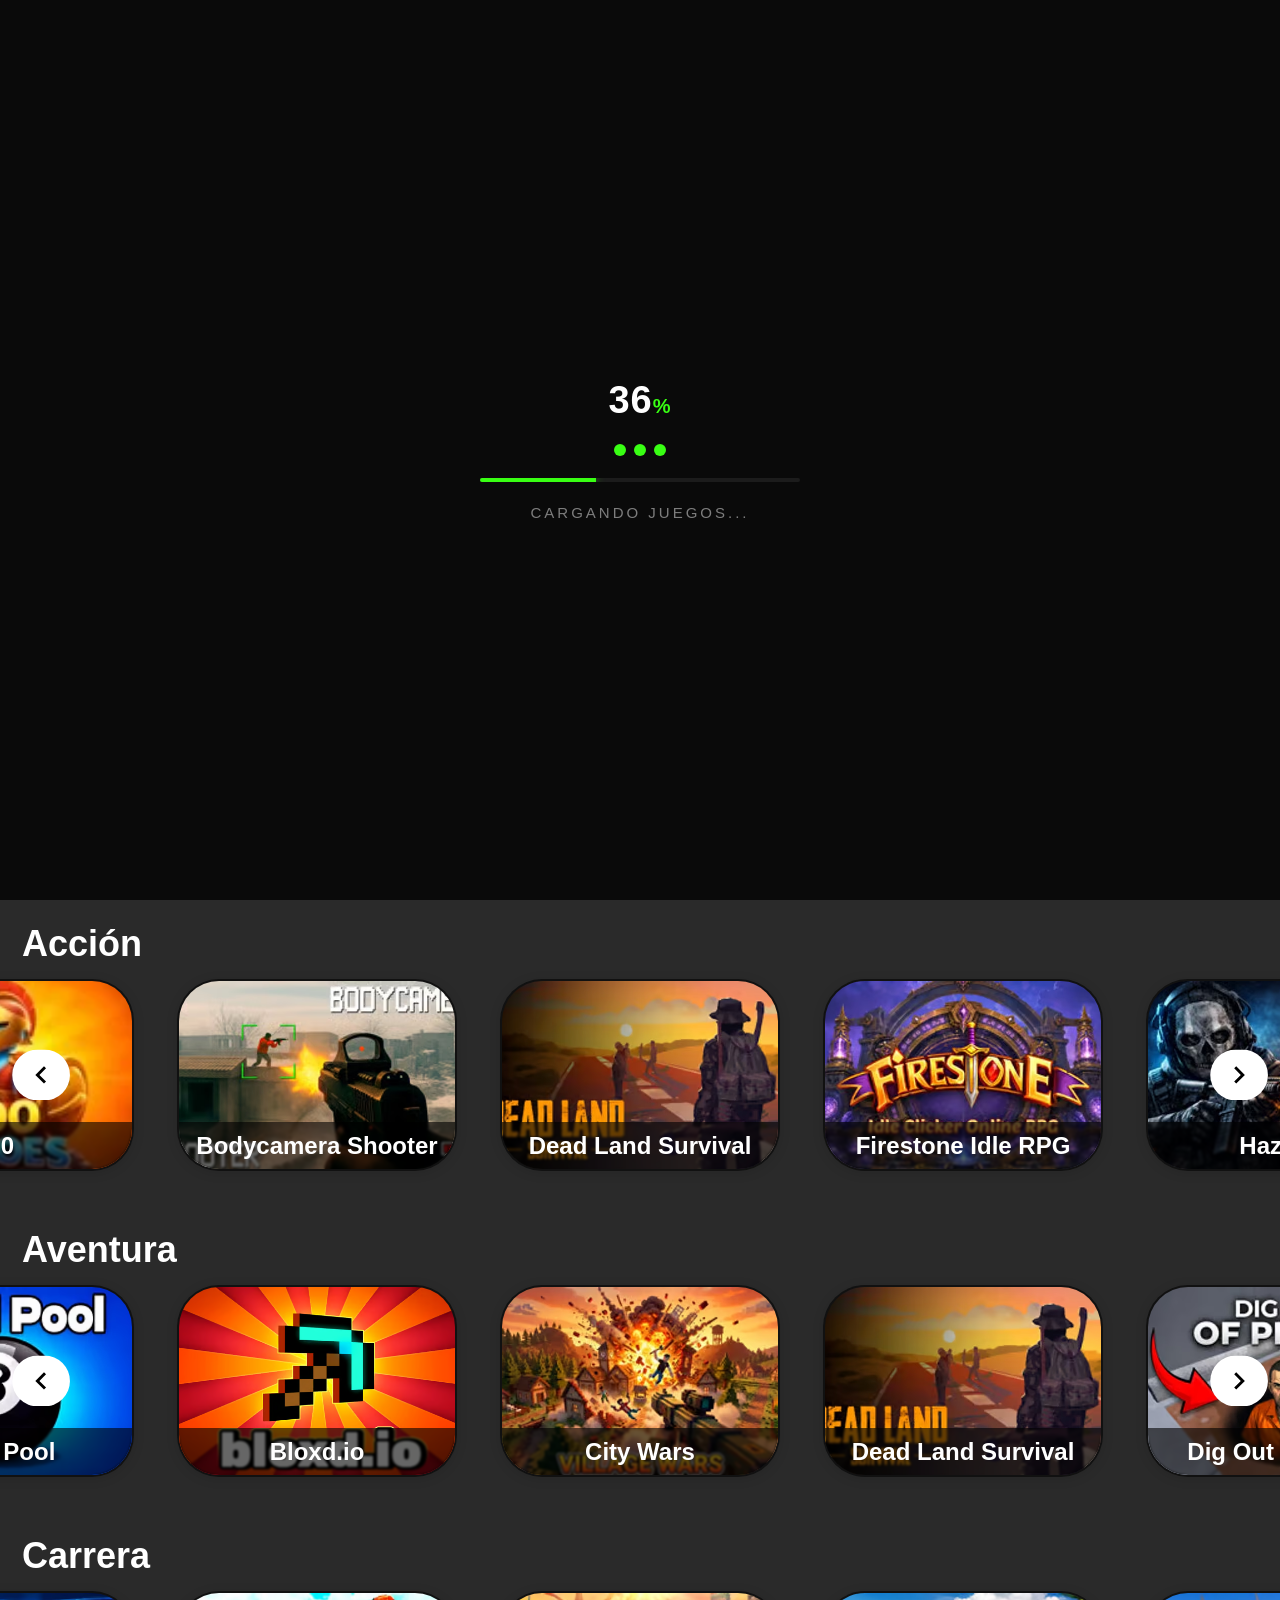
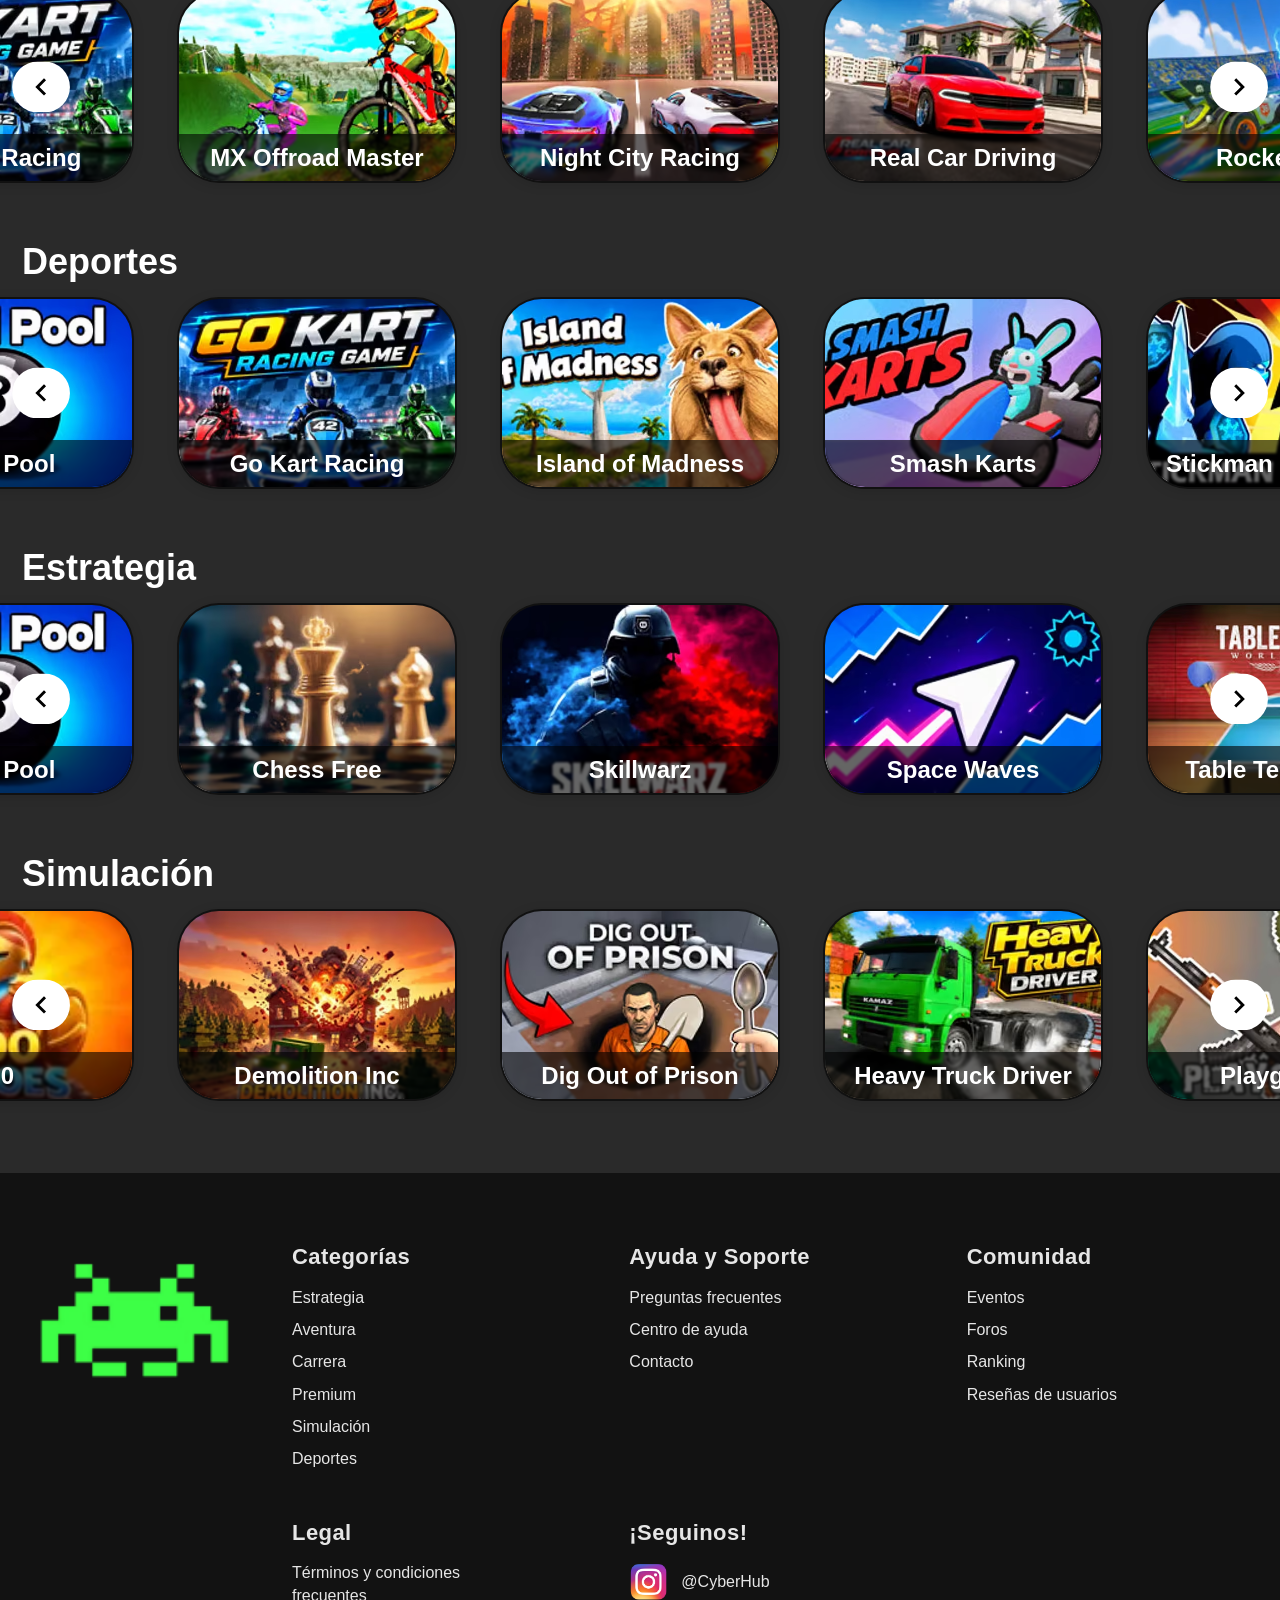
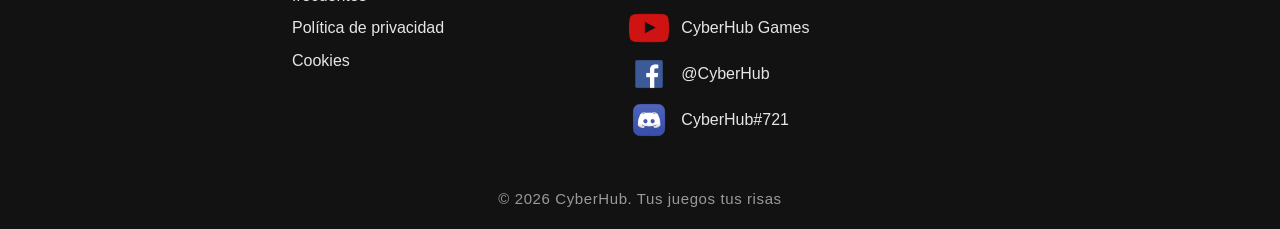
==== commit 1c84185b: "Modularizar JavaScript por página y eliminar duplicaciones - main.js queda sólo con la carga de temp" ====
--- a/index.html
+++ b/index.html
@@ -39,5 +39,6 @@
 <div class="cart-notice" role="status" aria-live="polite"></div>
 <script src="js/main.js" defer></script>
 <script src="js/menu-hambur.js" defer></script>
+<script src="js/home.js" defer></script>
 </body>
 </html>
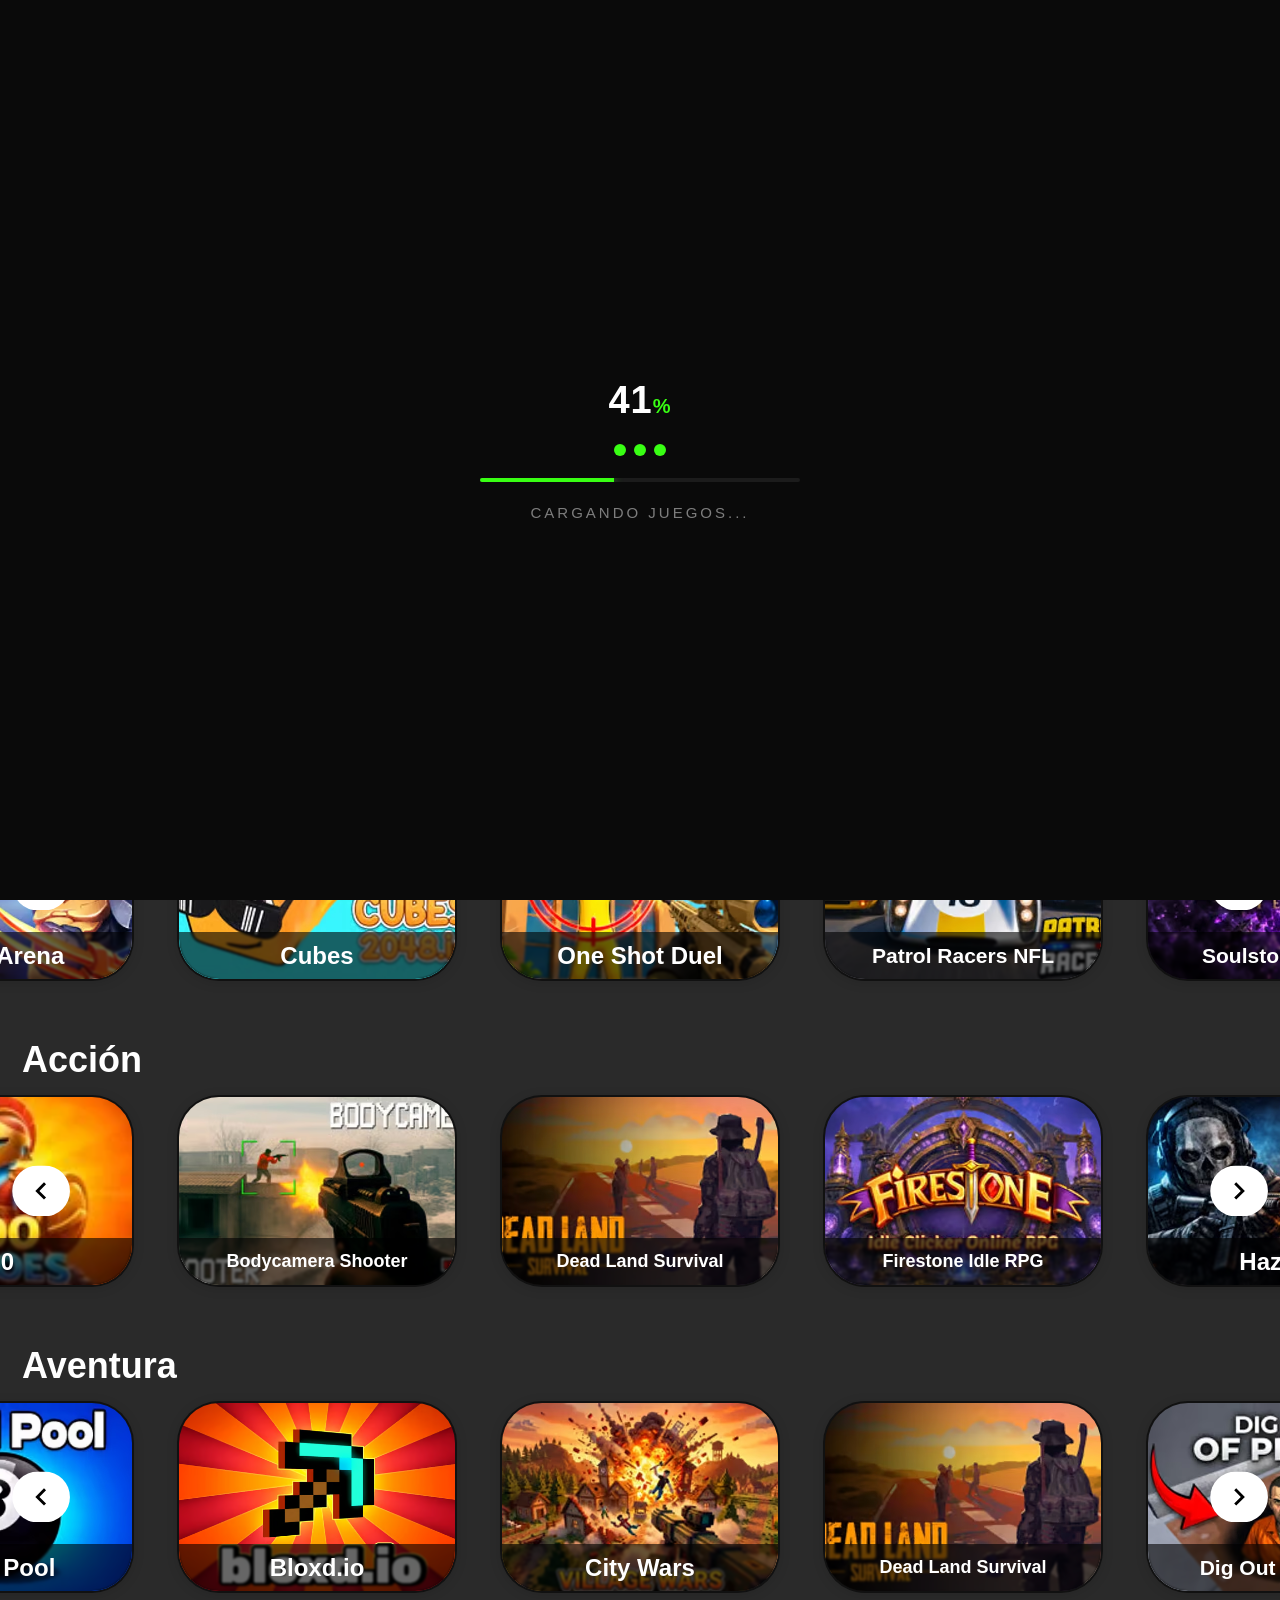
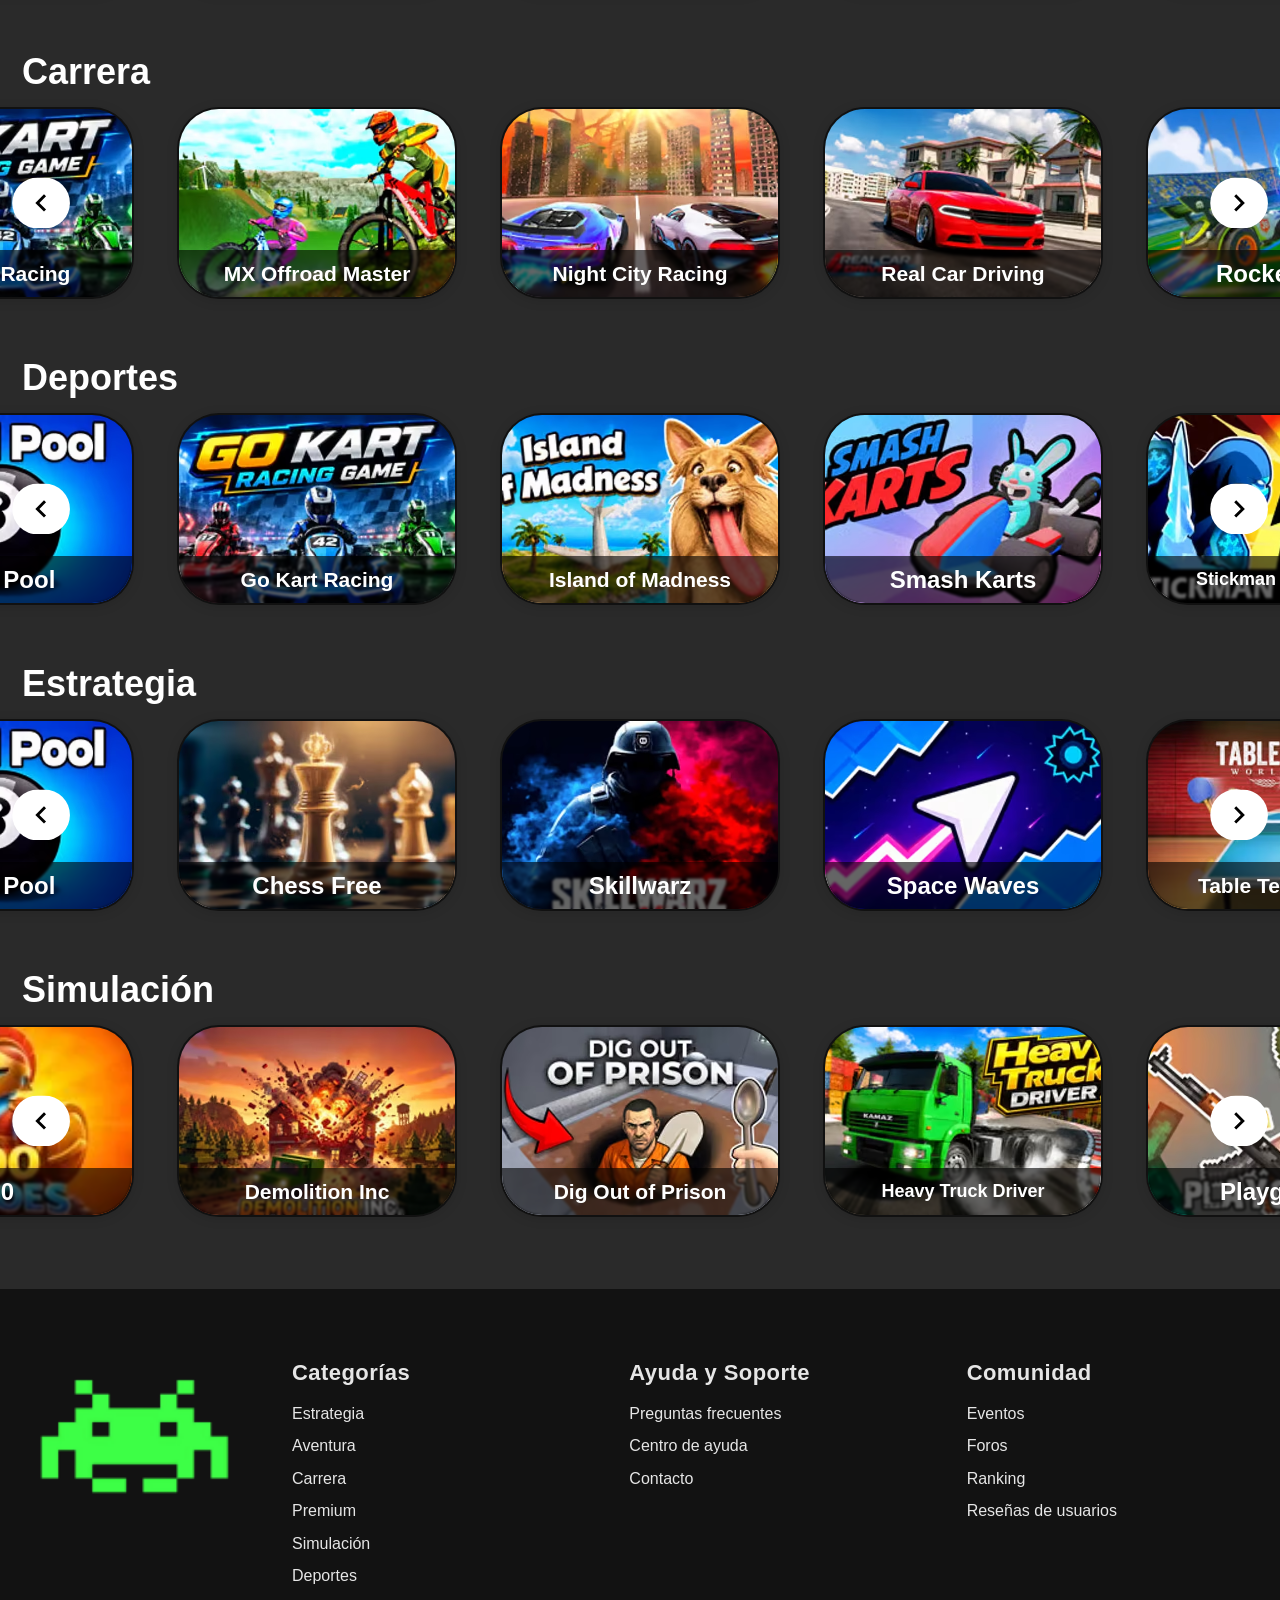
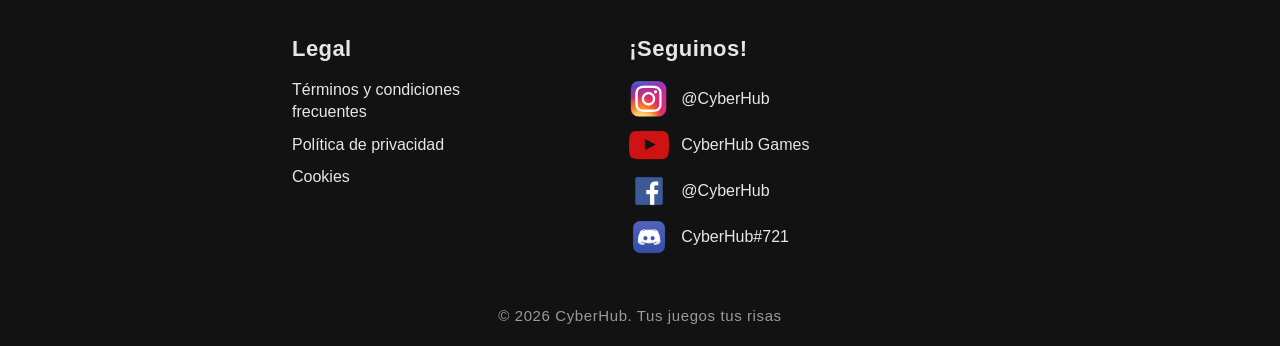
==== commit c89cb2f8: "Limpieza CSS/HTML: neón como variable, fondos y reglas duplicadas, IDs sin uso - #39ff14 -> var(--ne" ====
--- a/index.html
+++ b/index.html
@@ -25,7 +25,7 @@
     <h1 id="featured-title">Juegos del momento</h1>
     <div class="carousel-box carousel-box--featured">
       <div class="carousel carousel--featured">
-        <div class="carousel__track" data-track></div>
+        <div class="carousel__track"></div>
       </div>
     </div>
   </section>
--- a/css/base.css
+++ b/css/base.css
@@ -59,8 +59,6 @@
 :root {
     --neon: #39ff14;
 
-    color: #fff;
-    background: #2a2a2a;
     font-family: "Oxanium", sans-serif;
     font-synthesis: none;
 }
@@ -77,11 +75,19 @@
     scroll-behavior: smooth;
 }
 
+/* El fondo de todas las páginas vive sólo acá. */
 body {
     min-width: 320px;
     min-height: 100%;
     background: #2a2a2a;
     color: #e6e6e6;
+}
+
+/* Si el sistema pide menos movimiento, los saltos a secciones son directos. */
+@media (prefers-reduced-motion: reduce) {
+    html {
+        scroll-behavior: auto;
+    }
 }
 
 /* Los controles de formulario no heredan la tipografía por defecto. */
--- a/css/header.css
+++ b/css/header.css
@@ -2,6 +2,7 @@
    HEADER PRINCIPAL + MENÚ HAMBURGUESA
    Partial templates/header.html (Home y páginas de juego).
    Incluye la barra superior y el menú desplegable de categorías.
+   Mobile first: en celular el panel ocupa todo el ancho.
    ============================================================ */
 
 /* ---------- 1. BARRA ---------- */
@@ -39,6 +40,7 @@
 .header__name {
     font-size: 20px;
     color: #ffffff;
+    text-decoration: none;
     white-space: nowrap;
     flex-shrink: 0;
 }
@@ -89,7 +91,7 @@
     background-color: transparent;
 }
 
-.cart-icon svg {
+.cart-icon img {
     width: 100%;
     height: 100%;
 }
@@ -109,7 +111,7 @@
     overflow: hidden;
 }
 
-.user-avatar svg {
+.user-avatar img {
     width: 75%;
     height: 75%;
 }
@@ -185,13 +187,26 @@
     display: flex;
     flex-direction: column;
     gap: 14px;
-    width: min(300px, 85vw);
+    width: 100%;
     padding: 22px 24px 26px;
     border: 1px solid var(--neon);
     border-top: 0;
-    border-radius: 0 0 14px 14px;
+    border-radius: 0;
     background: #121212;
     box-shadow: 0 18px 40px rgba(0, 0, 0, 0.6);
+    /* Nunca más alto que lo que queda de pantalla bajo el header (66px):
+       en pantallas bajas el panel scrollea y se llega a todas las
+       categorías y a las redes sociales. */
+    max-height: calc(100vh - 66px);   /* respaldo: navegadores sin dvh */
+    max-height: calc(100dvh - 66px);
+    overflow-y: auto;
+    overscroll-behavior: contain;
+    scrollbar-color: var(--neon) #1c1c1c;
+}
+
+/* Sin esto, al limitar el alto los bloques se aplastarían en vez de scrollear. */
+.category-menu__panel > * {
+    flex-shrink: 0;
 }
 
 .category-menu__title {
@@ -276,10 +291,76 @@
     object-fit: contain;
 }
 
-/* ---------- 5. PANTALLAS CHICAS ---------- */
+/* ---------- 5. CELULAR ----------
+   En una sola fila el buscador quedaba aplastado en un cuadradito. En
+   celular el header pasa a dos filas: arriba menú, logo, nombre, carrito
+   y perfil; abajo el buscador a todo el ancho. */
 @media (max-width: 600px) {
+    .header {
+        flex-wrap: wrap;
+        height: auto;
+        padding: 10px 16px 12px;
+        row-gap: 10px;
+    }
+
+    .search-bar {
+        order: 1;           /* pasa a la segunda fila */
+        flex: 1 0 100%;
+        max-width: none;
+        margin: 0;
+    }
+
+    .search-bar input {
+        font-size: 16px;    /* 16px evita el zoom automático de iOS */
+    }
+
+    .cart-icon {
+        margin-left: auto;  /* carrito y perfil a la derecha */
+    }
+
+    /* El header ahora mide ~110px en lugar de 66px */
     .category-menu__panel {
-        width: 100%;
-        border-radius: 0;
-    }
-}
+        max-height: calc(100vh - 110px);
+        max-height: calc(100dvh - 110px);
+    }
+}
+
+/* ---------- 6. PANTALLAS MÁS ANCHAS ---------- */
+@media (min-width: 601px) {
+    .category-menu__panel {
+        width: min(300px, 85vw);
+        border-radius: 0 0 14px 14px;
+    }
+}
+
+/* ---------- 7. PANTALLAS BAJAS ----------
+   Celular horizontal, notebooks con zoom o ventanas chicas: el menú se
+   compacta (categorías en dos columnas y menos aire) para que entren
+   todas las categorías y las redes sin tener que scrollear el panel. */
+@media (max-height: 620px) {
+    .category-menu__panel {
+        gap: 8px;
+        padding: 12px 18px 14px;
+    }
+
+    .category-menu__list {
+        display: grid;
+        grid-template-columns: repeat(2, minmax(0, 1fr));
+        gap: 2px 8px;
+    }
+
+    .category-menu__list a {
+        padding: 6px 10px;
+    }
+
+    .category-menu__social {
+        gap: 8px;
+        padding-top: 8px;
+    }
+}
+
+@media (max-height: 620px) and (min-width: 601px) {
+    .category-menu__panel {
+        width: min(420px, 85vw);
+    }
+}
--- a/css/footer.css
+++ b/css/footer.css
@@ -1,6 +1,8 @@
 /* ============================================================
    FOOTER - CyberHub
    Partial templates/fat-footer.html (Home y páginas de juego).
+   Mobile first: la base es celular (una columna) y cada media
+   query suma columnas a medida que hay más ancho.
    ============================================================ */
 
 :root {
@@ -9,43 +11,33 @@
   --footer-muted: #9a9a9a;
   --footer-accent: var(--neon);
 
-  --footer-height: 400px;
-  --footer-padding-top: 70px;
-  --footer-padding-bottom: 28px;
   --page-padding: 16px;
-
   --columns-gap: 40px;
-  --columns-width: 1200px;
-
-  --title-size: 22px;
-  --link-size: 16px;
-  --copyright-size: 15px;
 }
 
 /* ---------- 1. CONTENEDOR ---------- */
 .cyber-footer {
-  display: grid;
-  grid-template-rows: 1fr auto;
-  align-content: stretch;
-  width: 100%;
-  min-height: var(--footer-height);
-  padding: var(--footer-padding-top) var(--page-padding) var(--footer-padding-bottom);
+  display: block;
+  width: 100%;
+  padding: 40px 24px 24px;
   background-color: var(--footer-background);
   color: var(--footer-text);
 }
 
 .cyber-footer__content {
   display: grid;
-  grid-template-columns: 290px minmax(0, 1fr);
+  grid-template-columns: 1fr;
   align-items: start;
+  column-gap: 36px;
+  row-gap: 40px;
   width: 100%;
 }
 
 /* ---------- 2. LOGO ---------- */
 .cyber-footer__logo {
-  justify-self: start;
+  justify-self: center;
   align-self: start;
-  width: 280px;
+  width: min(100%, 240px);
   min-width: 0;
 }
 
@@ -59,15 +51,10 @@
 /* ---------- 3. COLUMNAS ---------- */
 .cyber-footer__columns {
   display: grid;
-  grid-template-columns:
-    minmax(140px, 0.8fr)
-    minmax(210px, 1.1fr)
-    minmax(180px, 1fr)
-    minmax(190px, 210px)
-    minmax(220px, 1.1fr);
+  grid-template-columns: 1fr;
   gap: var(--columns-gap);
   align-items: start;
-  width: min(100%, var(--columns-width));
+  width: 100%;
   justify-self: center;
 }
 
@@ -78,7 +65,7 @@
 .cyber-footer__column h2 {
   margin: 0 0 16px;
   color: var(--footer-text);
-  font-size: var(--title-size);
+  font-size: 20px;
   font-weight: 700;
   line-height: 1.25;
   letter-spacing: 0.02em;
@@ -100,11 +87,10 @@
   display: inline-block;
   max-width: 100%;
   color: var(--footer-text);
-  font-size: var(--link-size);
+  font-size: 16px;
   font-weight: 400;
   line-height: 1.4;
   text-decoration: none;
-  white-space: normal;
   transition: color 160ms ease, transform 160ms ease;
 }
 
@@ -118,7 +104,6 @@
 /* Legal: los textos largos cortan línea dentro de la columna. */
 .cyber-footer__column--legal {
   width: 100%;
-  max-width: 210px;
 }
 
 .cyber-footer__column--legal ul,
@@ -134,10 +119,6 @@
 }
 
 /* ---------- 4. REDES SOCIALES ---------- */
-.cyber-footer__social {
-  min-width: 220px;
-}
-
 .cyber-footer__social ul {
   gap: 6px;
 }
@@ -148,7 +129,6 @@
   gap: 12px;
   width: fit-content;
   min-height: 40px;
-  white-space: nowrap;
 }
 
 .cyber-footer__social a:hover,
@@ -168,97 +148,105 @@
 .cyber-footer__copyright {
   align-self: end;
   width: 100%;
+  margin-top: 40px;
   color: var(--footer-muted);
-  font-size: var(--copyright-size);
+  font-size: 13px;
   font-weight: 400;
   line-height: 1.4;
   letter-spacing: 0.04em;
   text-align: center;
 }
 
-/* ---------- 6. RESPONSIVE ---------- */
-
-/* Escritorios medianos */
-@media (max-width: 1500px) {
+/* ---------- 6. RESPONSIVE (de menor a mayor) ---------- */
+
+/* Tablets: dos columnas de links */
+@media (min-width: 561px) {
+  /* Grid de dos filas: contenido arriba y copyright pegado abajo. */
   .cyber-footer {
+    display: grid;
+    grid-template-rows: 1fr auto;
+    min-height: 400px;
     padding: 70px var(--page-padding) 20px;
   }
 
+  .cyber-footer__content {
+    row-gap: 48px;
+  }
+
+  .cyber-footer__logo {
+    width: 230px;
+  }
+
+  .cyber-footer__columns {
+    grid-template-columns: repeat(2, minmax(0, 1fr));
+    row-gap: 48px;
+  }
+
+  .cyber-footer__column h2 {
+    font-size: 22px;
+  }
+
+  .cyber-footer__social a {
+    white-space: nowrap;
+  }
+
+  .cyber-footer__copyright {
+    margin-top: 48px;
+    font-size: 15px;
+  }
+}
+
+/* Escritorios medianos: logo a la izquierda y tres columnas */
+@media (min-width: 901px) {
   .cyber-footer__content {
     grid-template-columns: 240px minmax(0, 1fr);
-    column-gap: 36px;
+    row-gap: normal;
   }
 
   .cyber-footer__logo {
-    width: 230px;
+    justify-self: start;
   }
 
   .cyber-footer__columns {
     grid-template-columns: repeat(3, minmax(0, 1fr));
-    row-gap: 48px;
-    width: 100%;
+  }
+
+  .cyber-footer__column--legal {
+    max-width: 210px;
+  }
+}
+
+/* Escritorios grandes: todas las columnas en una fila */
+@media (min-width: 1501px) {
+  .cyber-footer {
+    padding: 70px var(--page-padding) 28px;
+  }
+
+  .cyber-footer__content {
+    grid-template-columns: 290px minmax(0, 1fr);
+    column-gap: normal;
+  }
+
+  .cyber-footer__logo {
+    width: 280px;
+  }
+
+  .cyber-footer__columns {
+    grid-template-columns:
+      minmax(140px, 0.8fr)
+      minmax(210px, 1.1fr)
+      minmax(180px, 1fr)
+      minmax(190px, 210px)
+      minmax(220px, 1.1fr);
+    row-gap: var(--columns-gap);
+    width: min(100%, 1200px);
   }
 
   .cyber-footer__social {
-    min-width: 0;
+    min-width: 220px;
   }
 
   .cyber-footer__copyright {
-    margin-top: 48px;
-  }
-}
-
-/* Tablets */
-@media (max-width: 900px) {
-  .cyber-footer__content {
-    grid-template-columns: 1fr;
-    row-gap: 48px;
-  }
-
-  .cyber-footer__logo {
-    justify-self: center;
-  }
-
-  .cyber-footer__columns {
-    grid-template-columns: repeat(2, minmax(0, 1fr));
-  }
-
-  .cyber-footer__column--legal {
-    max-width: none;
-  }
-}
-
-/* Celulares */
-@media (max-width: 560px) {
-  .cyber-footer {
-    display: block;
-    min-height: 0;
-    padding: 40px 24px 24px;
-  }
-
-  .cyber-footer__content {
-    row-gap: 40px;
-  }
-
-  .cyber-footer__logo {
-    width: min(100%, 240px);
-  }
-
-  .cyber-footer__columns {
-    grid-template-columns: 1fr;
-    row-gap: 40px;
-  }
-
-  .cyber-footer__column h2 {
-    font-size: 20px;
-  }
-
-  .cyber-footer__social a {
-    white-space: normal;
-  }
-
-  .cyber-footer__copyright {
-    margin-top: 40px;
-    font-size: 13px;
-  }
-}
+    margin-top: 0;
+  }
+}
--- a/css/home.css
+++ b/css/home.css
@@ -1,6 +1,8 @@
 /* ============================================================
-   HOME | index.html
+   HOME | index.html — MOBILE FIRST
    Carrusel grande de destacados + carruseles por categoría.
+   Los estilos base son los de celular; el media query
+   (min-width: 901px) del final agrega los de escritorio.
    ============================================================ */
 
 body {
@@ -11,9 +13,8 @@
 .page {
   width: 100%;
   min-height: 100dvh;
-  padding: 44px 0 72px;
+  padding: 28px 0 48px;
   overflow: hidden;
-  background: #2a2a2a;
 }
 
 h1,
@@ -27,13 +28,13 @@
 }
 
 h1 {
-  margin-left: 21px;
-  font-size: 43px;
+  margin-left: 18px;
+  font-size: clamp(29px, 7vw, 40px);
 }
 
 h2 {
-  margin-left: 22px;
-  font-size: 36px;
+  margin-left: 18px;
+  font-size: clamp(24px, 6vw, 32px);
 }
 
 /* ---------- FLECHAS ---------- */
@@ -42,25 +43,19 @@
 .carousel-box {
   /* Las flechas de los carruseles normales son más chicas que las del
      carrusel grande, para no tapar las tarjetas. */
-  --flecha-size: 58px;
-  --flecha-offset: 12px;
+  --flecha-size: 34px;
+  --flecha-offset: 8px;
   position: relative;
 }
 
 .carousel-box--featured {
-  --flecha-size: 118px;
-  --flecha-offset: 52px;
-  --gap: 76.409px;
-  /* La tarjeta ocupa la mitad de lo que sobra tras el hueco central, con tope
-     en 605.394px (el ancho del diseño). Gracias a esto "2 tarjetas + 2 huecos"
-     miden siempre lo mismo que el carrusel, así que al centrar la tarjeta
-     central las dos vecinas quedan cortadas a la mitad en cualquier pantalla.
-     La altura y el radio se derivan del ancho para no deformar la imagen. */
-  --card-w: min(605.394px, calc((100vw - 2 * var(--gap)) / 2));
+  --flecha-size: 44px;
+  --flecha-offset: 6px;
+  /* Ancho de la tarjeta central; la altura y el radio se derivan de él
+     para no deformar la imagen. */
+  --card-w: min(320px, 64vw);
   --card-h: calc(var(--card-w) * 0.7009);
-  --card-r: calc(var(--card-w) * 0.0611);
-  max-width: calc(2 * (var(--card-w) + var(--gap)));
-  margin-inline: auto;
+  --card-r: calc(var(--card-w) * 0.05);
 }
 
 .carousel-arrow {
@@ -74,7 +69,7 @@
   background: transparent;
   transform: translateY(-50%);
   cursor: pointer;
-  transition: filter 160ms ease;
+  transition: opacity 200ms ease;
 }
 
 .carousel-arrow img {
@@ -115,13 +110,19 @@
   }
 }
 
+/* Al llegar a un extremo del carrusel, js/home.js deshabilita la flecha
+   de ese lado y se desvanece. */
+.carousel-arrow:disabled {
+  opacity: 0;
+  pointer-events: none;
+}
+
 /* ---------- CARRUSEL (base común) ---------- */
 .carousel {
   position: relative;
   width: 100%;
   overflow-x: auto;
   overflow-y: hidden;
-  scroll-snap-type: x proximity;
   scrollbar-width: none;
   overscroll-behavior-x: contain;
 }
@@ -137,104 +138,220 @@
   will-change: transform;
 }
 
-/* ---------- CARRUSEL GRANDE (destacados) ---------- */
+/* Transición entre imágenes: mientras js/home.js desliza el carrusel
+   (650ms), las tarjetas se inclinan hacia el lado del movimiento, se
+   achican un poco y vuelven, como si las arrastrara la inercia. */
+.carousel__track.is-sliding-next > * {
+  animation: carousel-slide-next 650ms ease-in-out;
+}
+
+.carousel__track.is-sliding-prev > * {
+  animation: carousel-slide-prev 650ms ease-in-out;
+}
+
+@keyframes carousel-slide-next {
+  0% {
+    transform: none;
+    filter: none;
+  }
+  40% {
+    transform: skewX(-7deg) scale(0.94);
+    filter: brightness(0.8);
+  }
+  75% {
+    transform: skewX(2deg) scale(1.01);
+  }
+  100% {
+    transform: none;
+    filter: none;
+  }
+}
+
+@keyframes carousel-slide-prev {
+  0% {
+    transform: none;
+    filter: none;
+  }
+  40% {
+    transform: skewX(7deg) scale(0.94);
+    filter: brightness(0.8);
+  }
+  75% {
+    transform: skewX(-2deg) scale(1.01);
+  }
+  100% {
+    transform: none;
+    filter: none;
+  }
+}
+
+/* ---------- CARRUSEL GRANDE (destacados): COVERFLOW ---------- */
+/* Escenario: las tarjetas se apilan en el centro y js/home.js le da a cada
+   una un transform según su distancia a la activa (de frente en el medio,
+   giradas en 3D a los costados). Debajo queda lugar para el reflejo. */
 .carousel--featured {
-  /* Igual que en .game-section .carousel: el alto extra y los márgenes
-     negativos se compensan (netos 5px arriba como antes) para que sin mover
-     el layout la tarjeta tenga aire arriba y abajo y no se corte el lift y
-     el glow del hover de .featured-card. */
-  height: calc(var(--card-h) + 56px);
-  padding-block: 28px;
-  margin-top: -23px;
-  margin-bottom: -28px;
+  z-index: 1; /* las flechas (z-index 4) quedan por encima de las tarjetas */
+  height: calc(var(--card-h) * 1.35 + 24px);
+  margin-top: 8px;
+  overflow: hidden;
+  background: radial-gradient(ellipse 60% 55% at 50% 45%, rgba(255, 255, 255, 0.08), transparent 70%);
 }
 
 .carousel--featured .carousel__track {
-  gap: var(--gap);
+  position: relative;
+  width: 100%;
+  height: 100%;
+  perspective: 1000px;
+}
+
+.featured-card {
+  position: absolute;
+  top: 24px;
+  left: 50%;
+  width: var(--card-w);
   height: var(--card-h);
-  /* El padding derecho es el espacio que hace falta para poder desplazar el
-     scroll y dejar la tarjeta central al centro del carrusel. Al desplazarlo,
-     ese espacio se ve como margen a los dos lados de la tarjeta centrada. */
-  padding-right: calc((100% - var(--card-w)) / 2);
-}
-
-.featured-card {
-  position: relative;
-  flex: 0 0 var(--card-w);
-  height: var(--card-h);
-  overflow: hidden;
+  margin-left: calc(var(--card-w) / -2);
+  border: 2px solid transparent;
   border-radius: var(--card-r);
-  scroll-snap-align: center;
   cursor: pointer;
-  border: 2px solid transparent;
-  transition: border-color 180ms ease, box-shadow 180ms ease, transform 180ms ease;
-}
-
-.featured-card:hover {
+  filter: brightness(0.5);
+  /* Esta transición es la animación entre imágenes del carrusel */
+  transition: transform 650ms cubic-bezier(0.25, 0.8, 0.25, 1), opacity 400ms ease,
+    filter 650ms ease, border-color 180ms ease, box-shadow 180ms ease;
+}
+
+.featured-card.is-active {
+  filter: none;
+}
+
+.featured-card.is-active:hover {
   border-color: var(--neon);
   box-shadow: 0 0 26px rgba(57, 255, 20, 0.6), inset 0 0 16px rgba(57, 255, 20, 0.15);
-  transform: translateY(-6px);
-}
-
+}
+
+/* El reflejo en el "piso" va en la imagen y no en la tarjeta, para que no
+   se espeje también el texto (Chrome, Edge y Safari). */
 .featured-card > img {
   display: block;
   width: 100%;
   height: 100%;
   object-fit: cover;
-}
-
+  border-radius: calc(var(--card-r) - 2px);
+  background: #111111;
+  -webkit-box-reflect: below 8px linear-gradient(transparent 62%, rgba(255, 255, 255, 0.28));
+}
+
+/* ---------- JUEGO RECOMENDADO (info de la tarjeta central) ---------- */
+/* Etiqueta arriba a la derecha y título sobre un degradado inferior. Sólo
+   aparecen en la tarjeta activa, apenas termina de llegar al centro. */
+.featured-card__info,
 .featured-card__label {
   position: absolute;
-  top: 1.65%;
-  right: 2.3%;
-  display: flex;
+  opacity: 0;
+  pointer-events: none;
+  transition: opacity 250ms ease, transform 250ms ease;
+}
+
+.featured-card.is-active .featured-card__info,
+.featured-card.is-active .featured-card__label {
+  opacity: 1;
+  transform: none;
+  pointer-events: auto;
+  transition-delay: 300ms;
+}
+
+.featured-card__info {
+  right: 0;
+  bottom: 0;
+  left: 0;
+  padding: 40px 16px 14px;
+  border-radius: 0 0 calc(var(--card-r) - 2px) calc(var(--card-r) - 2px);
+  background: linear-gradient(to top, rgba(0, 0, 0, 0.9), rgba(0, 0, 0, 0.55) 55%, transparent);
+  transform: translateY(14px);
+}
+
+/* Baja desde arriba al aparecer. El fondo oscuro + tinte verde la hace
+   legible sobre cualquier portada. */
+.featured-card__label {
+  top: 12px;
+  right: 12px;
+  display: inline-flex;
   align-items: center;
-  justify-content: center;
-  width: 50%;
-  height: 16.3%;
-  border-radius: 6.4%;
-  background: linear-gradient(90deg, rgba(41, 103, 50, 0.58), rgba(26, 24, 24, 0.58));
+  gap: 6px;
+  padding: 4px 10px;
+  border: 1px solid var(--neon);
+  border-radius: 999px;
+  background: linear-gradient(rgba(57, 255, 20, 0.12), rgba(57, 255, 20, 0.12)), rgba(0, 0, 0, 0.6);
+  transform: translateY(-10px);
   color: var(--neon);
-  font-size: calc(var(--card-w) * 0.0453);
+  font-size: 11px;
   font-weight: 700;
-  opacity: 0.66;
-}
+  letter-spacing: 0.08em;
+  text-transform: uppercase;
+}
+
+/* Punto "en vivo" que late */
+.featured-card__label::before {
+  content: "";
+  width: 7px;
+  height: 7px;
+  border-radius: 50%;
+  background: var(--neon);
+  animation: label-pulse 1.4s ease-in-out infinite;
+}
+
+@keyframes label-pulse {
+  0%, 100% {
+    opacity: 1;
+    transform: scale(1);
+  }
+  50% {
+    opacity: 0.3;
+    transform: scale(0.6);
+  }
+}
+
+.featured-card__title {
+  margin: 0;
+  color: #ffffff;
+  font-size: clamp(17px, calc(var(--card-w) * 0.065), 32px);
+  font-weight: 700;
+  line-height: 1.15;
+  text-shadow: 0 2px 8px rgba(0, 0, 0, 0.6);
+}
+
 
 /* ---------- CARRUSELES POR CATEGORÍA ---------- */
 /* La altura la define el contenido (h2 + fila de tarjetas) para que la
    barra de título de cada tarjeta nunca quede recortada. */
 .game-section {
-  padding-top: 58px;
+  padding-top: 36px;
 }
 
 .game-section .carousel {
-  /* El margin-top compensado con el padding deja 14px netos (como antes):
+  /* En escritorio el margin-top compensado con el padding deja 14px netos:
      el scroll oculta el overflow vertical en los bordes del alto de las
      tarjetas, así que este aire interior es el que evita que la elevación
      y el glow del hover de .game-card se corten arriba/abajo. */
-  margin-top: -10px;
+  margin-top: 10px;
   padding-block: 24px;
   margin-bottom: -24px;
-  /* Sin snap: el desplazamiento inicial deja la primera y la última tarjeta
-     a medio ver, y el snap las llevaría de vuelta al borde. */
-  scroll-snap-type: none;
 }
 
 .game-section .carousel__track {
-  --card-w: 280px;
-  gap: 43px;
-  height: 192px;
+  --card-w: 240px;
+  gap: 18px;
+  height: 165px;
 }
 
 .game-card {
   position: relative;
   flex: 0 0 var(--card-w);
-  height: 192px;
+  height: 165px;
   overflow: hidden;
-  border-radius: 42px;
+  border-radius: 32px;
   background: #111111;
   box-shadow: 0 2px 12px rgba(0, 0, 0, 0.12);
-  scroll-snap-align: none;
   cursor: pointer;
   border: 2px solid transparent;
   transition: border-color 180ms ease, box-shadow 180ms ease, transform 180ms ease;
@@ -266,17 +383,29 @@
   display: flex;
   align-items: center;
   justify-content: center;
-  height: 47px;
+  height: 42px;
   margin: 0;
   padding: 0 10px;
   background: rgba(0, 0, 0, 0.6);
   backdrop-filter: blur(1.3px);
   color: #ffffff;
-  font-size: 24px;
+  font-size: 18px;
   font-weight: 600;
   line-height: normal;
   text-align: center;
   white-space: nowrap;
+}
+
+/* Escalones de tamaño: js/home.js agrega estas clases según cuántos caracteres
+   tiene el título. Los nombres cortos se quedan con el tamaño base de arriba
+   (sin clase); los nombres largos achican la letra para que entre el texto
+   completo en la barra, en vez de que se corte contra el borde de la tarjeta. */
+.game-card__title--med {
+  font-size: 16px;
+}
+
+.game-card__title--chico {
+  font-size: 14px;
 }
 
 /* Precio + botón "Agregar": sólo en la categoría Premium */
@@ -313,11 +442,36 @@
   color: #ffffff;
   font-size: 12px;
   font-weight: 700;
-  transition: filter 160ms ease, transform 160ms ease;
-}
-
-.game-card__add:hover {
-  filter: brightness(1.16);
+  transition: filter 160ms ease, transform 160ms ease, color 300ms ease;
+  /* Contexto para el círculo del hover (queda detrás del texto) */
+  position: relative;
+  overflow: hidden;
+  isolation: isolate;
+}
+
+/* Hover de "Agregar": un círculo neón crece desde el centro hasta cubrir
+   el botón (patrón "círculo que se expande" de la slide). */
+.game-card__add::before {
+  content: "";
+  position: absolute;
+  top: 50%;
+  left: 50%;
+  z-index: -1;
+  width: 70px;
+  height: 70px;
+  margin: -35px 0 0 -35px;
+  border-radius: 50%;
+  background: var(--neon);
+  transform: scale(0);
+  transition: transform 300ms ease;
+}
+
+.game-card__add:hover:not(:disabled)::before {
+  transform: scale(1);
+}
+
+.game-card__add:hover:not(:disabled) {
+  color: #0b0b0b;
 }
 
 .game-card__add:active {
@@ -354,80 +508,80 @@
   transform: translateY(0);
 }
 
-/* ---------- RESPONSIVE ---------- */
-@media (max-width: 900px) {
+/* ---------- ESCRITORIO ---------- */
+@media (min-width: 901px) {
   .page {
-    padding-top: 28px;
-    padding-bottom: 48px;
+    padding-top: 44px;
+    padding-bottom: 72px;
   }
 
   h1 {
-    margin-left: 18px;
-    font-size: clamp(29px, 7vw, 40px);
+    margin-left: 21px;
+    font-size: 43px;
   }
 
   h2 {
-    margin-left: 18px;
-    font-size: clamp(24px, 6vw, 32px);
+    margin-left: 22px;
+    font-size: 36px;
   }
 
   .carousel-box {
-    --flecha-size: 34px;
-    --flecha-offset: 8px;
+    --flecha-size: 58px;
+    --flecha-offset: 12px;
   }
 
   /* --card-h y --card-r se recalculan solos a partir del nuevo --card-w */
   .carousel-box--featured {
-    --flecha-size: 52px;
-    --flecha-offset: 14px;
-    --gap: 20px;
-    --card-w: min(420px, calc((100vw - 2 * var(--gap)) / 2));
-  }
-
-  .carousel--featured {
-    height: var(--card-h);
-    margin-top: 14px;
+    --flecha-size: 118px;
+    --flecha-offset: 52px;
+    --card-w: min(520px, 40vw);
+  }
+
+  .featured-card__info {
+    padding: 60px 26px 22px;
   }
 
   .featured-card__label {
-    top: 9px;
-    right: 10px;
-    width: auto;
-    height: auto;
-    padding: 10px 14px;
-    font-size: 16px;
-  }
-
-  #game-sections .game-section {
-    padding-top: 36px;
+    top: 18px;
+    right: 18px;
+    font-size: 13px;
+  }
+
+  .game-section {
+    padding-top: 58px;
   }
 
   .game-section .carousel {
-    margin-top: 10px;
+    margin-top: -10px;
   }
 
   .game-section .carousel__track {
-    --card-w: 240px;
-    gap: 18px;
-    height: 165px;
+    --card-w: 280px;
+    gap: 43px;
+    height: 192px;
   }
 
   .game-card {
-    height: 165px;
-    border-radius: 32px;
+    height: 192px;
+    border-radius: 42px;
   }
 
   .game-card__title {
-    height: 42px;
+    height: 47px;
+    font-size: 24px;
+  }
+
+  /* Los escalones de tamaño también escalan con la tarjeta */
+  .game-card__title--med {
+    font-size: 21px;
+  }
+
+  .game-card__title--chico {
     font-size: 18px;
   }
 }
 
 @media (prefers-reduced-motion: reduce) {
-  html {
-    scroll-behavior: auto;
-  }
-
   .cart-notice,
   .game-card__add {
     transition: none;
--- a/css/loading.css
+++ b/css/loading.css
@@ -31,7 +31,7 @@
 }
 
 .loader__percent span {
-    color: #39ff14;
+    color: var(--neon);
     font-size: 20px;
 }
 
@@ -47,7 +47,7 @@
     display: block;
     width: 12px;
     height: 12px;
-    background-color: #39ff14;
+    background-color: var(--neon);
     border-radius: 50%;
     /* Va fuera de cualquier media query: si el sistema pide menos
        movimiento igual tiene que verse el loading. */
@@ -71,7 +71,7 @@
 .loader__barra-relleno {
     height: 100%;
     width: 0%;
-    background-color: #39ff14;
+    background-color: var(--neon);
     box-shadow: 0 0 10px rgba(57, 255, 20, 0.7);
     transition: width 0.1s linear;
 }
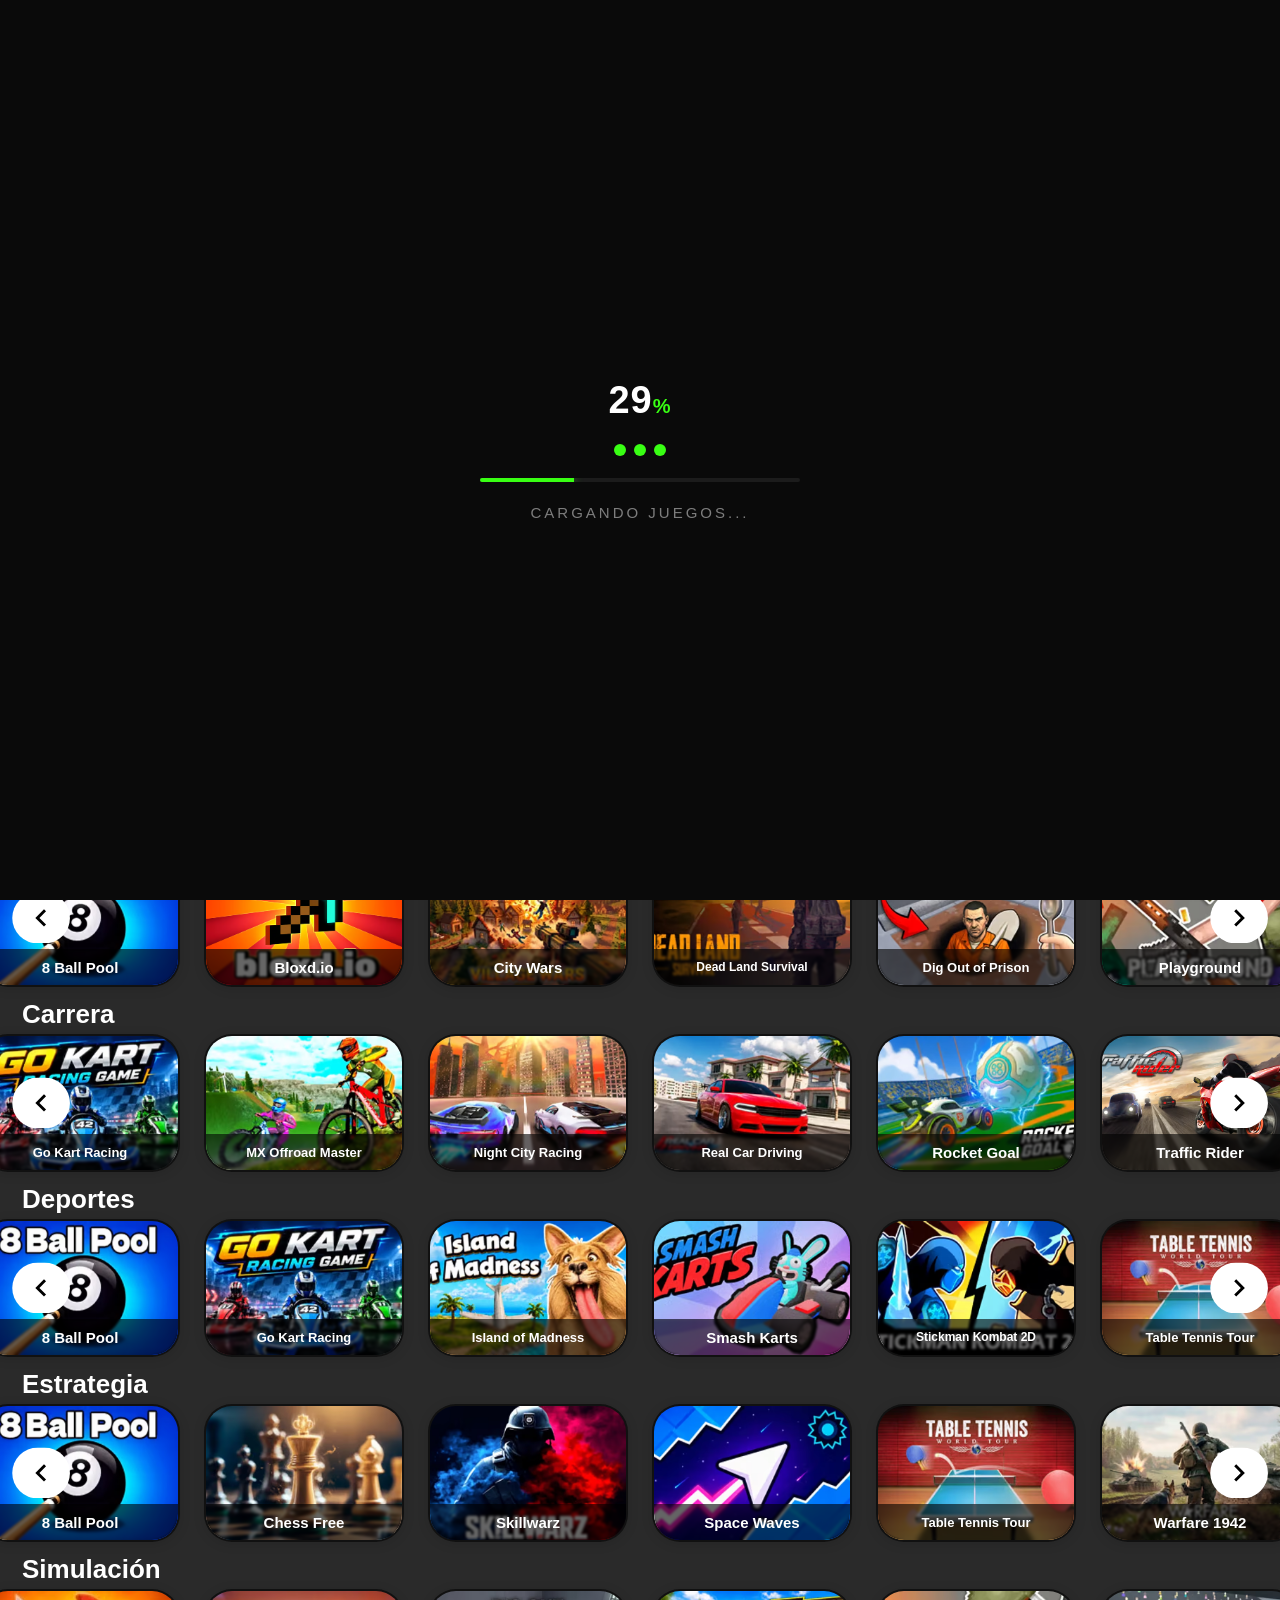
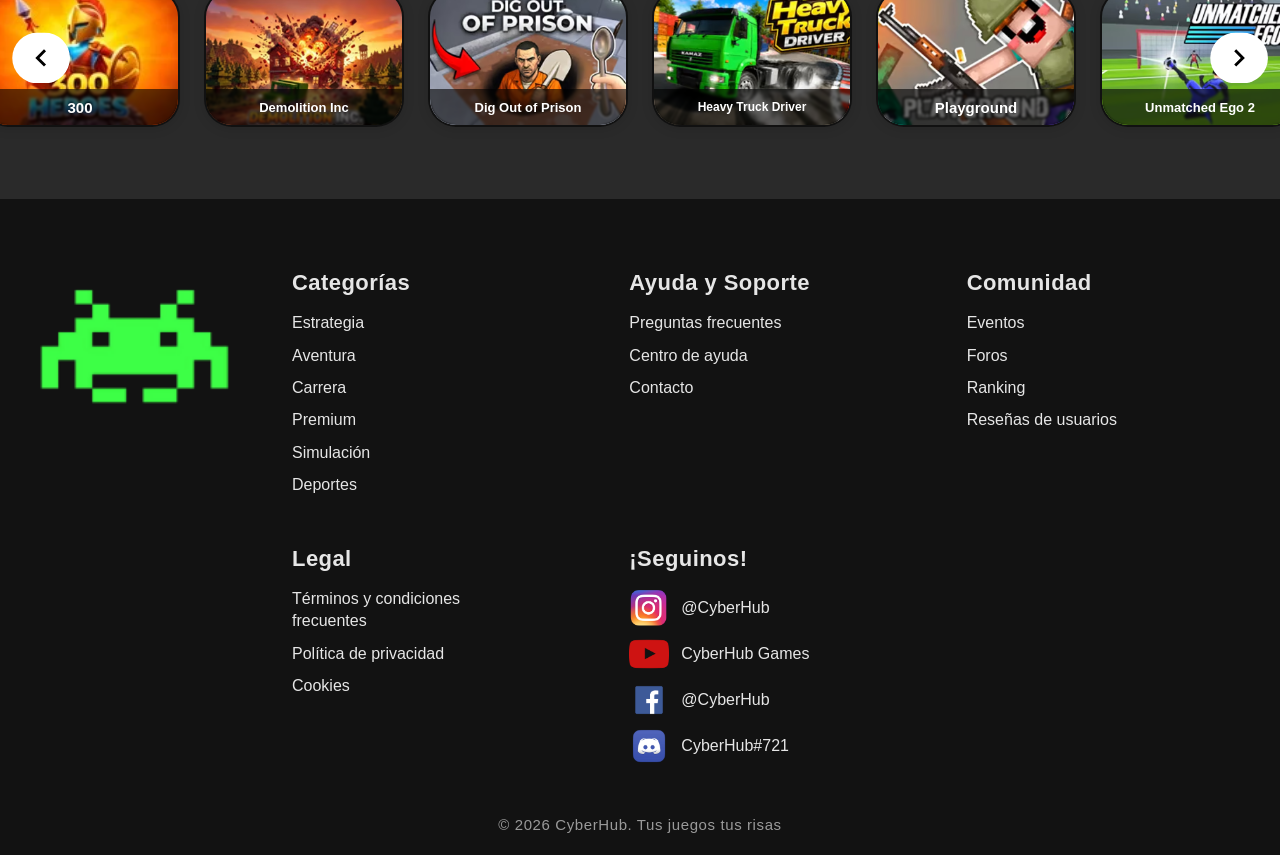
==== commit 0bd9b54b: "cambiosTp2" ====
--- a/index.html
+++ b/index.html
@@ -21,8 +21,7 @@
 <div id="header-container"></div>
 
 <main class="page">
-  <section class="featured" aria-labelledby="featured-title">
-    <h1 id="featured-title">Juegos del momento</h1>
+  <section class="featured" aria-label="Juegos del momento">
     <div class="carousel-box carousel-box--featured">
       <div class="carousel carousel--featured">
         <div class="carousel__track"></div>
--- a/css/home.css
+++ b/css/home.css
@@ -140,44 +140,30 @@
 
 /* Transición entre imágenes: mientras js/home.js desliza el carrusel
    (650ms), las tarjetas se inclinan hacia el lado del movimiento, se
-   achican un poco y vuelven, como si las arrastrara la inercia. */
+   achican un poco y vuelven, como si las arrastrara la inercia.
+   Una sola animación para los dos sentidos: --dir invierte la inclinación
+   (1 = siguiente, -1 = anterior). */
 .carousel__track.is-sliding-next > * {
-  animation: carousel-slide-next 650ms ease-in-out;
+  --dir: 1;
+  animation: carousel-slide 650ms ease-in-out;
 }
 
 .carousel__track.is-sliding-prev > * {
-  animation: carousel-slide-prev 650ms ease-in-out;
-}
-
-@keyframes carousel-slide-next {
+  --dir: -1;
+  animation: carousel-slide 650ms ease-in-out;
+}
+
+@keyframes carousel-slide {
   0% {
     transform: none;
     filter: none;
   }
   40% {
-    transform: skewX(-7deg) scale(0.94);
+    transform: skewX(calc(-7deg * var(--dir))) scale(0.94);
     filter: brightness(0.8);
   }
   75% {
-    transform: skewX(2deg) scale(1.01);
-  }
-  100% {
-    transform: none;
-    filter: none;
-  }
-}
-
-@keyframes carousel-slide-prev {
-  0% {
-    transform: none;
-    filter: none;
-  }
-  40% {
-    transform: skewX(7deg) scale(0.94);
-    filter: brightness(0.8);
-  }
-  75% {
-    transform: skewX(-2deg) scale(1.01);
+    transform: skewX(calc(2deg * var(--dir))) scale(1.01);
   }
   100% {
     transform: none;
@@ -466,7 +452,7 @@
   transition: transform 300ms ease;
 }
 
-.game-card__add:hover:not(:disabled)::before {
+.game-card__add:hover::before {
   transform: scale(1);
 }
 
@@ -511,7 +497,7 @@
 /* ---------- ESCRITORIO ---------- */
 @media (min-width: 901px) {
   .page {
-    padding-top: 44px;
+    padding-top: 12px;
     padding-bottom: 72px;
   }
 
@@ -522,7 +508,7 @@
 
   h2 {
     margin-left: 22px;
-    font-size: 36px;
+    font-size: 26px;
   }
 
   .carousel-box {
@@ -532,9 +518,9 @@
 
   /* --card-h y --card-r se recalculan solos a partir del nuevo --card-w */
   .carousel-box--featured {
-    --flecha-size: 118px;
+    --flecha-size: 48px;
     --flecha-offset: 52px;
-    --card-w: min(520px, 40vw);
+    --card-w: min(340px, 30vw);
   }
 
   .featured-card__info {
@@ -547,37 +533,63 @@
     font-size: 13px;
   }
 
+  /* Tarjetas de categoría con el tamaño base (240x165) para que entren
+     dos carruseles completos debajo del grande sin hacer scroll. */
   .game-section {
-    padding-top: 58px;
+    padding-top: 12px;
   }
 
   .game-section .carousel {
-    margin-top: -10px;
+    margin-top: -20px;
   }
 
   .game-section .carousel__track {
-    --card-w: 280px;
-    gap: 43px;
-    height: 192px;
+    --card-w: 200px;
+    gap: 24px;
+    height: 138px;
   }
 
   .game-card {
-    height: 192px;
-    border-radius: 42px;
+    height: 138px;
+    border-radius: 28px;
+  }
+
+  /* La portada llena la tarjeta en vez de usar medidas fijas */
+  .game-card__cover {
+    left: 0;
+    width: 100%;
+    height: 100%;
   }
 
   .game-card__title {
-    height: 47px;
-    font-size: 24px;
-  }
-
-  /* Los escalones de tamaño también escalan con la tarjeta */
+    height: 36px;
+    font-size: 15px;
+  }
+
   .game-card__title--med {
-    font-size: 21px;
+    font-size: 13px;
   }
 
   .game-card__title--chico {
-    font-size: 18px;
+    font-size: 12px;
+  }
+
+  .game-card__actions {
+    top: 8px;
+    left: 12px;
+    gap: 5px;
+  }
+
+  .game-card__price {
+    width: 56px;
+    height: 22px;
+    font-size: 12px;
+  }
+
+  .game-card__add {
+    width: 52px;
+    height: 22px;
+    font-size: 11px;
   }
 }
 
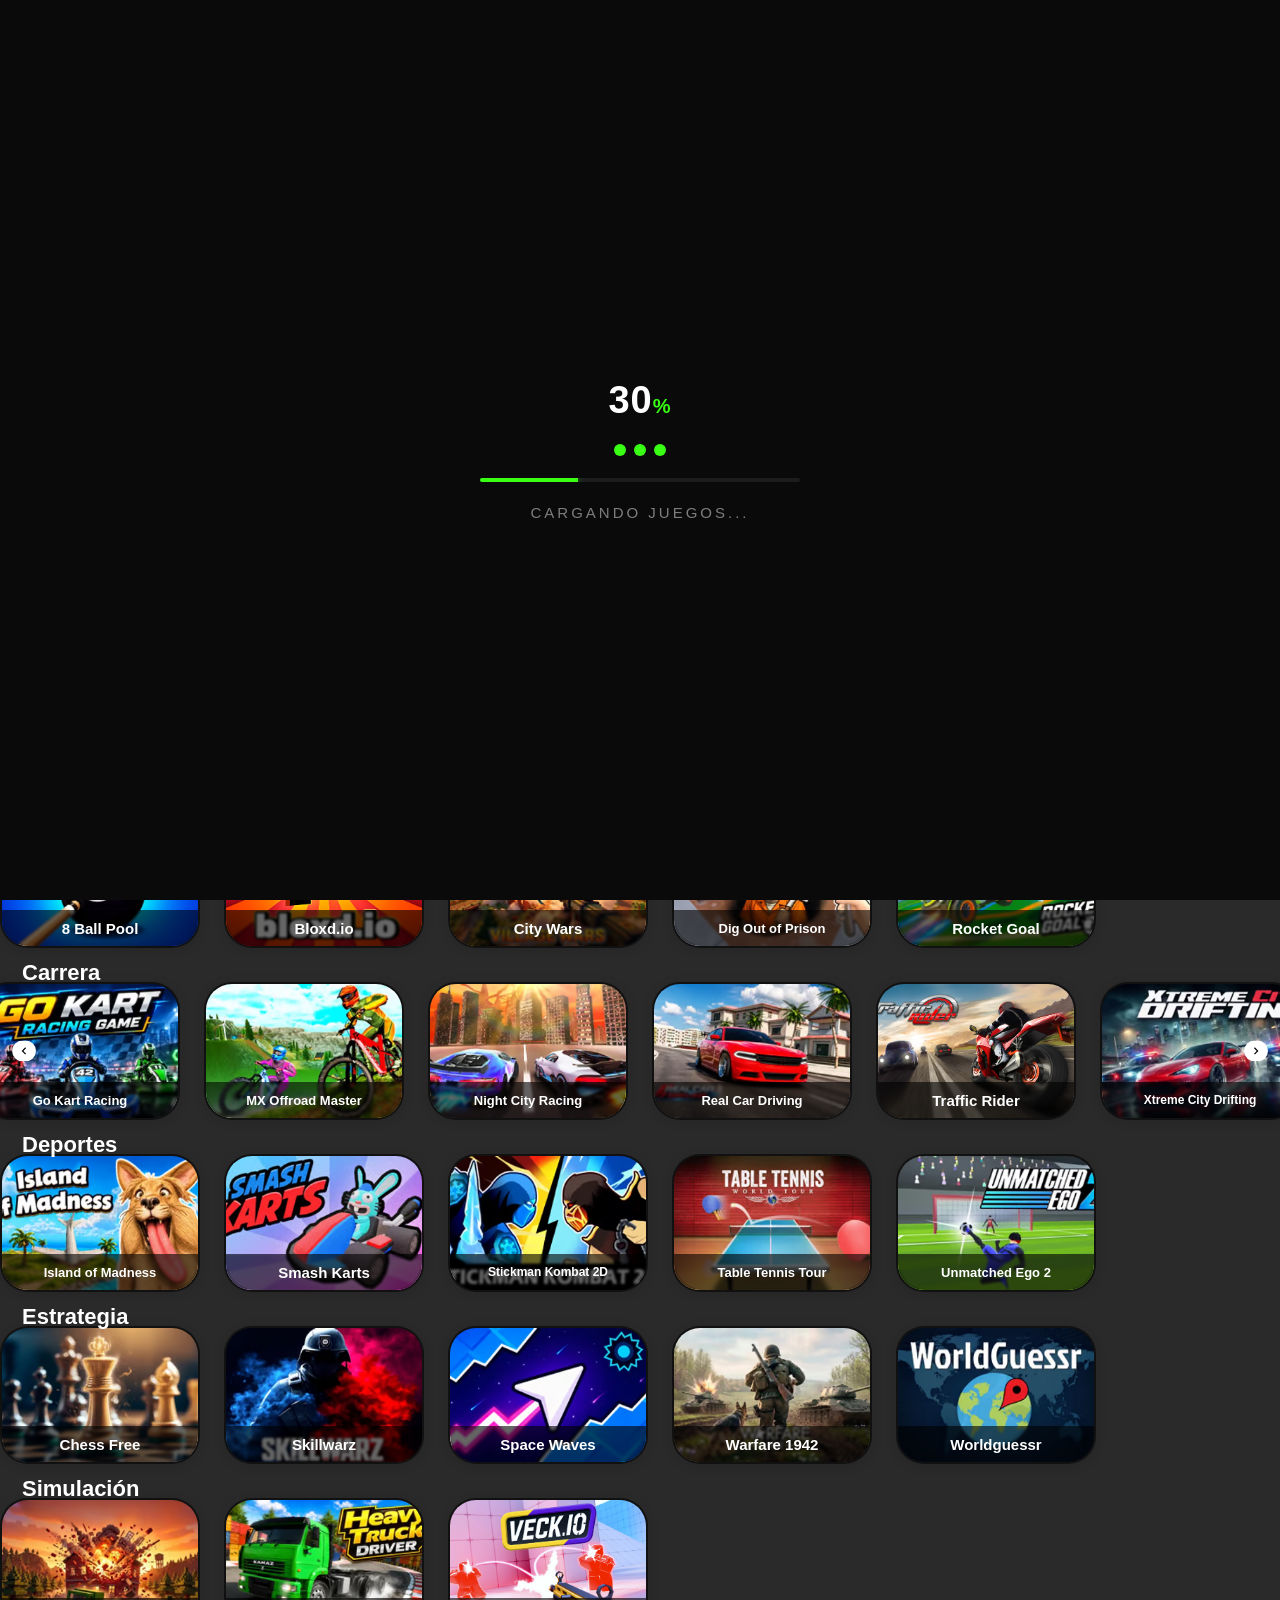
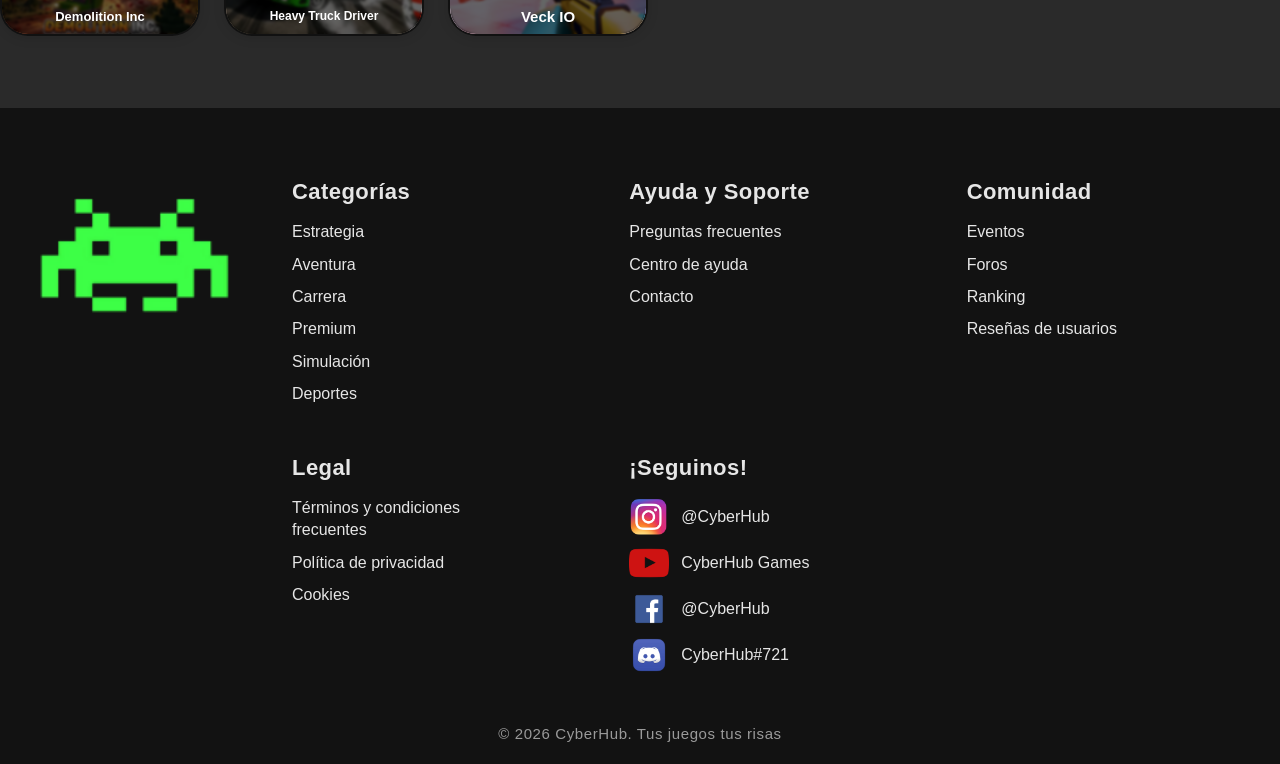
==== commit f65e6949: "finish" ====
--- a/index.html
+++ b/index.html
@@ -15,6 +15,7 @@
     <link rel="stylesheet" href="css/loading.css" />
     <!-- Loading simulado de 5s: porcentaje + barra + animación -->
     <script src="js/loading.js"></script>
+    <link rel="icon" type="image/png" href="assets/icons/logo.png">
   </head>
 <body>
 <!-- Contenedor vacío donde el JavaScript inyectará el header -->
--- a/css/footer.css
+++ b/css/footer.css
@@ -159,6 +159,78 @@
 
 /* ---------- 6. RESPONSIVE (de menor a mayor) ---------- */
 
+/* Versión compacta (sólo celular): en pantallas más anchas se oculta y
+   se ve el footer completo. */
+.cyber-footer__compact {
+  display: none;
+}
+
+@media (max-width: 560px) {
+  .cyber-footer {
+    padding: 16px 16px 12px;
+  }
+
+  .cyber-footer__content {
+    display: none;
+  }
+
+  .cyber-footer__compact {
+    display: flex;
+    flex-direction: column;
+    align-items: center;
+    gap: 12px;
+  }
+
+  .cyber-footer__compact-logo {
+    display: block;
+    width: 90px;
+    height: auto;
+  }
+
+  .cyber-footer__compact-links {
+    display: flex;
+    flex-wrap: wrap;
+    justify-content: center;
+    gap: 6px 16px;
+    margin: 0;
+    padding: 0;
+    list-style: none;
+  }
+
+  .cyber-footer__compact-links a {
+    color: var(--footer-text);
+    font-size: 13px;
+    line-height: 1.4;
+    text-decoration: none;
+    transition: color 160ms ease;
+  }
+
+  .cyber-footer__compact-links a:hover,
+  .cyber-footer__compact-links a:focus-visible {
+    color: var(--footer-accent);
+    outline: none;
+  }
+
+  .cyber-footer__compact-social {
+    display: flex;
+    gap: 14px;
+    margin: 0;
+    padding: 0;
+    list-style: none;
+  }
+
+  .cyber-footer__compact-social .social-icon {
+    flex-basis: 28px;
+    width: 28px;
+    height: 28px;
+  }
+
+  .cyber-footer__copyright {
+    margin-top: 12px;
+    font-size: 12px;
+  }
+}
+
 /* Tablets: dos columnas de links */
 @media (min-width: 561px) {
   /* Grid de dos filas: contenido arriba y copyright pegado abajo. */
--- a/css/home.css
+++ b/css/home.css
@@ -34,7 +34,7 @@
 
 h2 {
   margin-left: 18px;
-  font-size: clamp(24px, 6vw, 32px);
+  font-size: clamp(18px, 4.8vw, 24px);
 }
 
 /* ---------- FLECHAS ---------- */
@@ -43,7 +43,7 @@
 .carousel-box {
   /* Las flechas de los carruseles normales son más chicas que las del
      carrusel grande, para no tapar las tarjetas. */
-  --flecha-size: 34px;
+  --flecha-size: 26px;
   --flecha-offset: 8px;
   position: relative;
 }
@@ -311,7 +311,7 @@
 /* La altura la define el contenido (h2 + fila de tarjetas) para que la
    barra de título de cada tarjeta nunca quede recortada. */
 .game-section {
-  padding-top: 36px;
+  padding-top: 24px;
 }
 
 .game-section .carousel {
@@ -319,23 +319,23 @@
      el scroll oculta el overflow vertical en los bordes del alto de las
      tarjetas, así que este aire interior es el que evita que la elevación
      y el glow del hover de .game-card se corten arriba/abajo. */
-  margin-top: 10px;
+  margin-top: -16px;
   padding-block: 24px;
   margin-bottom: -24px;
 }
 
 .game-section .carousel__track {
-  --card-w: 240px;
-  gap: 18px;
-  height: 165px;
+  --card-w: 118px;
+  gap: 10px;
+  height: 84px;
 }
 
 .game-card {
   position: relative;
   flex: 0 0 var(--card-w);
-  height: 165px;
+  height: 84px;
   overflow: hidden;
-  border-radius: 32px;
+  border-radius: 16px;
   background: #111111;
   box-shadow: 0 2px 12px rgba(0, 0, 0, 0.12);
   cursor: pointer;
@@ -352,10 +352,10 @@
 .game-card__cover {
   position: absolute;
   top: 0;
-  left: -11px;
+  left: 0;
   display: block;
-  width: 301px;
-  height: 192px;
+  width: 100%;
+  height: 100%;
   object-fit: cover;
   border-radius: 4px;
   max-width: none;
@@ -369,13 +369,13 @@
   display: flex;
   align-items: center;
   justify-content: center;
-  height: 42px;
+  height: 22px;
   margin: 0;
-  padding: 0 10px;
+  padding: 0 5px;
   background: rgba(0, 0, 0, 0.6);
   backdrop-filter: blur(1.3px);
   color: #ffffff;
-  font-size: 18px;
+  font-size: 10px;
   font-weight: 600;
   line-height: normal;
   text-align: center;
@@ -387,20 +387,20 @@
    (sin clase); los nombres largos achican la letra para que entre el texto
    completo en la barra, en vez de que se corte contra el borde de la tarjeta. */
 .game-card__title--med {
-  font-size: 16px;
+  font-size: 9px;
 }
 
 .game-card__title--chico {
-  font-size: 14px;
+  font-size: 8px;
 }
 
 /* Precio + botón "Agregar": sólo en la categoría Premium */
 .game-card__actions {
   position: absolute;
-  top: 10px;
-  left: 16px;
+  top: 5px;
+  left: 6px;
   display: flex;
-  gap: 6px;
+  gap: 3px;
   align-items: flex-end;
 }
 
@@ -408,25 +408,25 @@
   display: flex;
   align-items: center;
   justify-content: center;
-  width: 68px;
-  height: 26px;
-  border-radius: 20px;
+  width: 38px;
+  height: 15px;
+  border-radius: 10px;
   background: rgba(30, 30, 30, 0.94);
   color: #ffffff;
-  font-size: 14px;
+  font-size: 8px;
   font-weight: 500;
 }
 
 .game-card__add {
-  width: 61px;
-  height: 26px;
+  width: 36px;
+  height: 15px;
   padding: 0;
   border: 0;
-  border-radius: 16px;
+  border-radius: 10px;
   cursor: pointer;
   background: linear-gradient(180deg, #2e973a 31.25%, #115619);
   color: #ffffff;
-  font-size: 12px;
+  font-size: 7px;
   font-weight: 700;
   transition: filter 160ms ease, transform 160ms ease, color 300ms ease;
   /* Contexto para el círculo del hover (queda detrás del texto) */
@@ -508,18 +508,18 @@
 
   h2 {
     margin-left: 22px;
-    font-size: 26px;
+    font-size: 22px;
   }
 
   .carousel-box {
-    --flecha-size: 58px;
+    --flecha-size: 24px;
     --flecha-offset: 12px;
   }
 
   /* --card-h y --card-r se recalculan solos a partir del nuevo --card-w */
   .carousel-box--featured {
     --flecha-size: 48px;
-    --flecha-offset: 52px;
+    --flecha-offset: 11vw;
     --card-w: min(340px, 30vw);
   }
 
@@ -540,7 +540,7 @@
   }
 
   .game-section .carousel {
-    margin-top: -20px;
+    margin-top: -28px;
   }
 
   .game-section .carousel__track {
